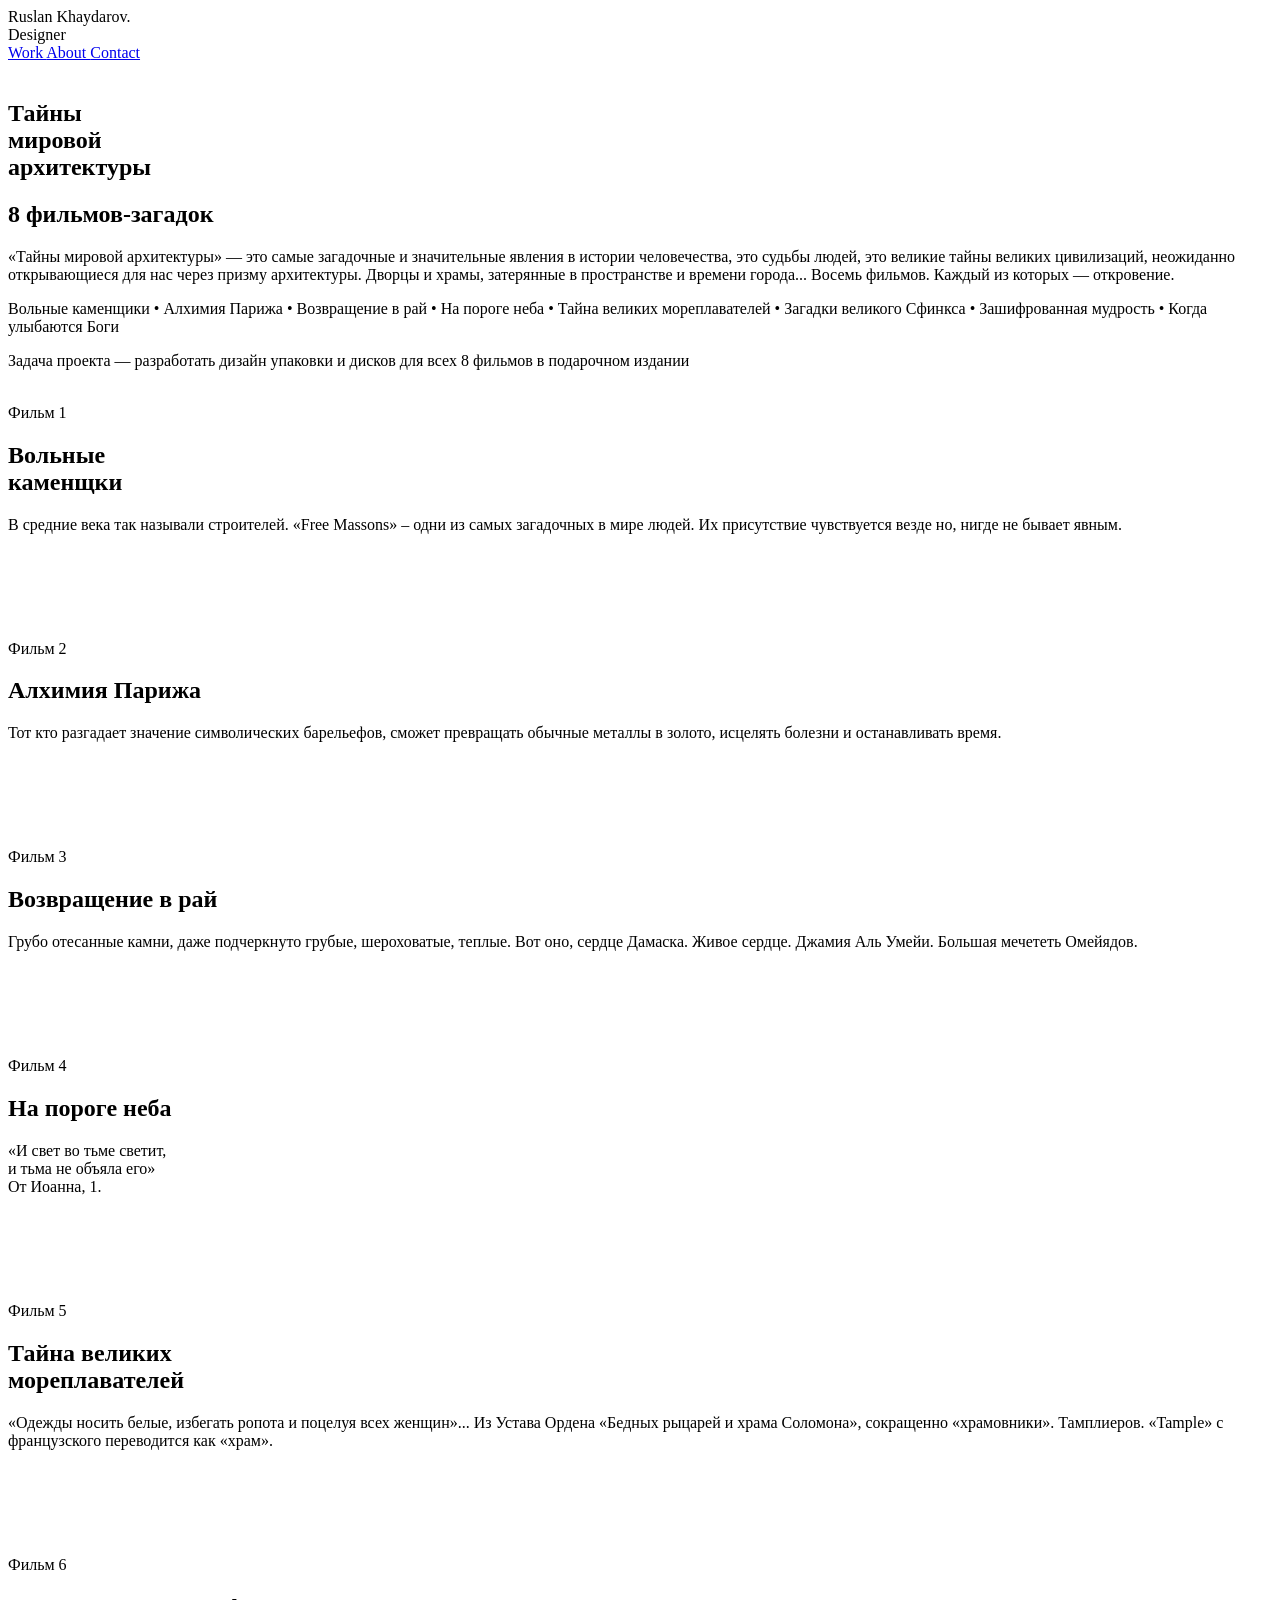
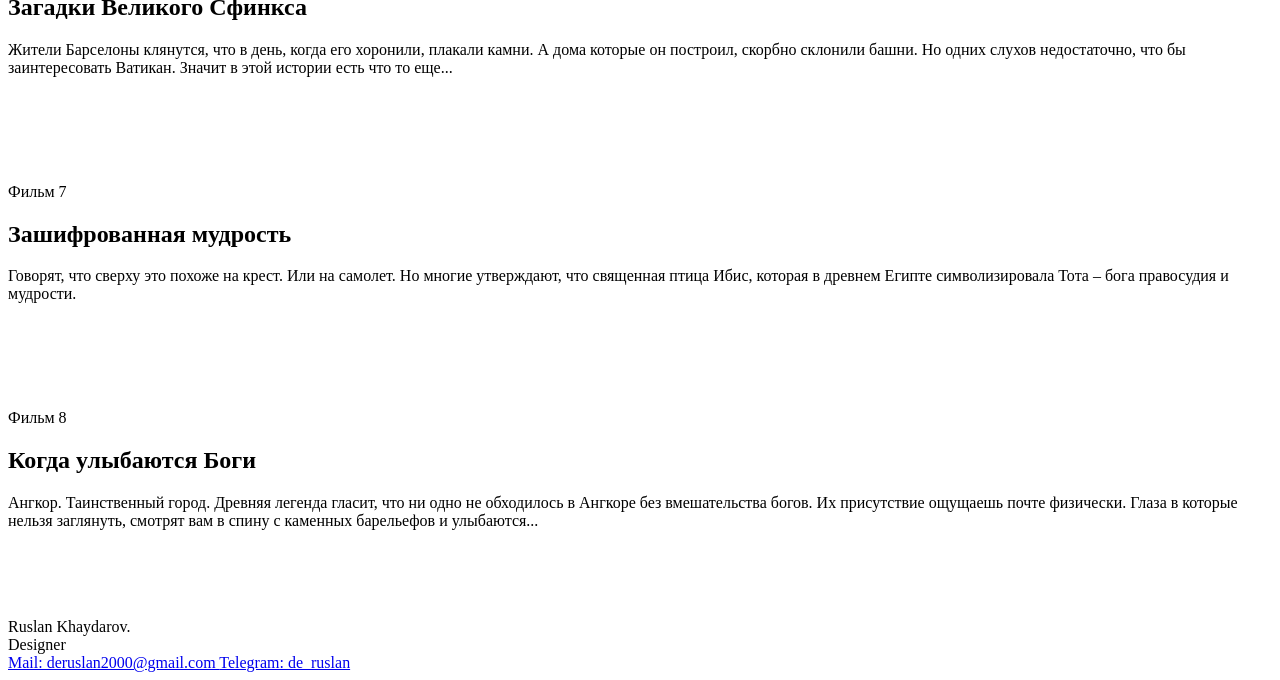
==== index.html @ 14824e4b "Add files via upload" ====
<!DOCTYPE html>
<html lang="ru">
<head>
    <meta charset="UTF-8">
    <meta http-equiv="X-UA-Compatible" content="IE=edge">
    <meta name="viewport" content="width=device-width, initial-scale=1.0">
    <link rel="stylesheet" href="./css/fonts.css">
    <link rel="stylesheet" href="./css/bootstrap-grid.css">
    <link rel="stylesheet" href="./css/bootstrap-reboot.min.css">
    <link rel="stylesheet" href="./css/style.css">
    <title>TMA</title>
</head>
<body>
    <header class="header container">
        <div class="row">
            <div class="header__logo col-3">
                <div class="logo">
                    <div class="logo__text">
                        Ruslan Khaydarov.
                    </div>
                    <div class="logo__text">
                        Designer
                    </div>
                </div>
            </div>
    
            <nav class="header__nav col-3 offset-6">
                <div class="nav row">
                    <a href="#" class="nav__item col">
                        Work
                    </a>
                    <a href="#" class="nav__item col">
                        About
                    </a>
                    <a href="#" class="nav__item col">
                        Contact
                    </a>
                </div>
            </nav>
        </div>
        

    </header>

    <div class="hero u-mb">
        <img 
            class="hero__img"
            srcset="./image/main_img.webp 1x, ./image/main_img_2x.webp 2x"
            src="./image/main_img.webp" 
            alt="" 
            loading="eager"
            fetchpriority="high">
    </div>

    <main class="main container">

        <section class="section-intro u-pb-2x row">
            <div class="section-intro__title col-6">
                <h1 class="section-intro__h1">
                    Тайны <br> мировой <br> архитектуры
                </h1>
            </div>
            <div class="section-intro__text col-6">
                <h2 class="section-intro__h2">
                    8 фильмов-загадок
                </h2>
                <p>
                    «Тайны мировой архитектуры» — это самые загадочные и значительные явления в истории человечества, это судьбы людей, это великие тайны великих цивилизаций, неожиданно открывающиеся для нас через призму архитектуры. Дворцы и храмы, затерянные в пространстве и времени города... Восемь фильмов. Каждый из которых — откровение.
                </p>

                <p>
                    Вольные каменщики • Алхимия Парижа • Возвращение в рай • На пороге неба • Тайна великих мореплавателей • Загадки великого Сфинкса • Зашифрованная мудрость • Когда улыбаются Боги
                </p>

                <p>
                    Задача проекта — разработать дизайн упаковки и дисков для всех 8 фильмов в подарочном издании
                </p>
            </div>
            
        </section>

        <section class="section-book u-pb">
            <div class="section-book__title-img u-mb">
                <img 
                    srcset="./image/section-big-img-1.webp 1x, ./image/section-big-img-1_2x.webp 2x"
                    src="./image/section-big-img-1.webp" 
                    alt="" 
                    loading="lazy">
            </div>
            <div class="section-book__content u-mb row">
                <div class="section-book__text col-3">
                    <span class="section-book__label">Фильм 1</span>
                    <h2 class="section-book__title">Вольные <br> каменщки</h2>
                    <p>
                        В средние века так называли строителей. «Free Massons» – одни из самых загадочных в мире людей. Их присутствие чувствуется везде но, нигде не бывает явным.
                    </p>
                </div>
                <div class="section-book__img col-6 offset-3">
                    <img 
                        srcset="./image/book-img-1.webp 1x, ./image/book-img-1_2x.webp 2x"
                        src="./image/book-img-1.webp.webp" 
                        alt="" 
                        loading="lazy">
                </div>
                
            </div>
            <div class="section-book__gallery u-mb row">
                <div class="section-book__slide col-4">
                    <img 
                        srcset="./image/book-slide-1_1.webp 1x, ./image/book-slide-1_1_2x.webp 2x"
                        src="./image/book-slide-1_1.webp" 
                        alt="" 
                        loading="lazy">
                </div>
                <div class="section-book__slide col-4">
                    <img 
                        srcset="./image/book-slide-1_2.webp 1x, ./image/book-slide-1_2_2x.webp 2x"
                        src="./image/book-slide-1_2.webp" 
                        alt="" 
                        loading="lazy">
                </div>
                <div class="section-book__slide col-4">
                    <img 
                        srcset="./image/book-slide-1_3.webp 1x, ./image/book-slide-1_3_2x.webp 2x"
                        src="./image/book-slide-1_3.webp" 
                        alt="" 
                        loading="lazy">
                </div>
            </div>
        </section>

        <section class="section-book u-pb">
            <div class="section-book__title-img u-mb">
                <img 
                    srcset="./image/section-big-img-2.webp 1x, ./image/section-big-img-2_2x.webp 2x"
                    src="./image/section-big-img-2.webp" 
                    alt="" 
                    loading="lazy">
            </div>
            <div class="section-book__content u-mb row">
                <div class="section-book__text col-3">
                    <span class="section-book__label">Фильм 2</span>
                    <h2 class="section-book__title">Алхимия Парижа</h2>
                    <p>
                        Тот кто разгадает значение символических барельефов, сможет превращать обычные металлы в золото, исцелять болезни и останавливать время.
                    </p>
                </div>
                <div class="section-book__img col-6 offset-3">
                    <img 
                        srcset="./image/book-img-2.webp 1x, ./image/book-img-2_2x.webp 2x"
                        src="./image/book-img-2.webp.webp" 
                        alt="" 
                        loading="lazy">
                </div>
                
            </div>
            <div class="section-book__gallery u-mb row">
                <div class="section-book__slide col-4">
                    <img 
                        srcset="./image/book-slide-2_1.webp 1x, ./image/book-slide-2_1_2x.webp 2x"
                        src="./image/book-slide-2_1.webp" 
                        alt="" 
                        loading="lazy">
                </div>
                <div class="section-book__slide col-4">
                    <img 
                        srcset="./image/book-slide-2_2.webp 1x, ./image/book-slide-2_2_2x.webp 2x"
                        src="./image/book-slide-2_2.webp" 
                        alt="" 
                        loading="lazy">
                </div>
                <div class="section-book__slide col-4">
                    <img 
                        srcset="./image/book-slide-2_3.webp 1x, ./image/book-slide-2_3_2x.webp 2x"
                        src="./image/book-slide-2_3.webp" 
                        alt="" 
                        loading="lazy">
                </div>
            </div>
        </section>

        <section class="section-book u-pb">
            <div class="section-book__title-img u-mb">
                <img 
                    srcset="./image/section-big-img-3.webp 1x, ./image/section-big-img-3_2x.webp 2x"
                    src="./image/section-big-img-3.webp" 
                    alt="" 
                    loading="lazy">
            </div>
            <div class="section-book__content u-mb row">
                <div class="section-book__text col-3">
                    <span class="section-book__label">Фильм 3</span>
                    <h2 class="section-book__title">Возвращение в рай</h2>
                    <p>
                        Грубо отесанные камни, даже подчеркнуто грубые, шероховатые, теплые. Вот оно, сердце Дамаска. Живое сердце. Джамия Аль Умейи. Большая мечететь Омейядов. 
                    </p>
                </div>
                <div class="section-book__img col-6 offset-3">
                    <img 
                        srcset="./image/book-img-3.webp 1x, ./image/book-img-3_2x.webp 2x"
                        src="./image/book-img-3.webp.webp" 
                        alt="" 
                        loading="lazy">
                </div>
                
            </div>
            <div class="section-book__gallery u-mb row">
                <div class="section-book__slide col-4">
                    <img 
                        srcset="./image/book-slide-3_1.webp 1x, ./image/book-slide-3_1_2x.webp 2x"
                        src="./image/book-slide-3_1.webp" 
                        alt="" 
                        loading="lazy">
                </div>
                <div class="section-book__slide col-4">
                    <img 
                        srcset="./image/book-slide-3_2.webp 1x, ./image/book-slide-3_2_2x.webp 2x"
                        src="./image/book-slide-3_2.webp" 
                        alt="" 
                        loading="lazy">
                </div>
                <div class="section-book__slide col-4">
                    <img 
                        srcset="./image/book-slide-3_3.webp 1x, ./image/book-slide-3_3_2x.webp 2x"
                        src="./image/book-slide-3_3.webp" 
                        alt="" 
                        loading="lazy">
                </div>
            </div>
        </section>

        <section class="section-book u-pb">
            <div class="section-book__title-img u-mb">
                <img 
                    srcset="./image/section-big-img-4.webp 1x, ./image/section-big-img-4_2x.webp 2x"
                    src="./image/section-big-img-4.webp" 
                    alt="" 
                    loading="lazy">
            </div>
            <div class="section-book__content u-mb row">
                <div class="section-book__text col-3">
                    <span class="section-book__label">Фильм 4</span>
                    <h2 class="section-book__title">На пороге неба</h2>
                    <p>
                        «И свет во тьме светит, <br> и тьма не объяла его» <br> От Иоанна, 1.
                    </p>
                </div>
                <div class="section-book__img col-6 offset-3">
                    <img 
                        srcset="./image/book-img-4.webp 1x, ./image/book-img-4_2x.webp 2x"
                        src="./image/book-img-4.webp.webp" 
                        alt="" 
                        loading="lazy">
                </div>
                
            </div>
            <div class="section-book__gallery u-mb row">
                <div class="section-book__slide col-4">
                    <img 
                        srcset="./image/book-slide-4_1.webp 1x, ./image/book-slide-4_1_2x.webp 2x"
                        src="./image/book-slide-4_1.webp" 
                        alt="" 
                        loading="lazy">
                </div>
                <div class="section-book__slide col-4">
                    <img 
                        srcset="./image/book-slide-4_2.webp 1x, ./image/book-slide-4_2_2x.webp 2x"
                        src="./image/book-slide-4_2.webp" 
                        alt="" 
                        loading="lazy">
                </div>
                <div class="section-book__slide col-4">
                    <img 
                        srcset="./image/book-slide-4_3.webp 1x, ./image/book-slide-4_3_2x.webp 2x"
                        src="./image/book-slide-4_3.webp" 
                        alt="" 
                        loading="lazy">
                </div>
            </div>
        </section>

        <section class="section-book u-pb">
            <div class="section-book__title-img u-mb">
                <img 
                    srcset="./image/section-big-img-5.webp 1x, ./image/section-big-img-5_2x.webp 2x"
                    src="./image/section-big-img-5.webp" 
                    alt="" 
                    loading="lazy">
            </div>
            <div class="section-book__content u-mb row">
                <div class="section-book__text col-3">
                    <span class="section-book__label">Фильм 5</span>
                    <h2 class="section-book__title">Тайна великих <br> мореплавателей</h2>
                    <p>
                        «Одежды носить белые, избегать ропота и поцелуя всех женщин»... Из Устава Ордена «Бедных рыцарей и храма Соломона», сокращенно «храмовники». Тамплиеров. «Tample» с французского переводится как «храм».
                    </p>
                </div>
                <div class="section-book__img col-6 offset-3">
                    <img 
                        srcset="./image/book-img-5.webp 1x, ./image/book-img-5_2x.webp 2x"
                        src="./image/book-img-5.webp.webp" 
                        alt="" 
                        loading="lazy">
                </div>
                
            </div>
            <div class="section-book__gallery u-mb row">
                <div class="section-book__slide col-4">
                    <img 
                        srcset="./image/book-slide-5_1.webp 1x, ./image/book-slide-5_1_2x.webp 2x"
                        src="./image/book-slide-5_1.webp" 
                        alt="" 
                        loading="lazy">
                </div>
                <div class="section-book__slide col-4">
                    <img 
                        srcset="./image/book-slide-5_2.webp 1x, ./image/book-slide-5_2_2x.webp 2x"
                        src="./image/book-slide-5_2.webp" 
                        alt="" 
                        loading="lazy">
                </div>
                <div class="section-book__slide col-4">
                    <img 
                        srcset="./image/book-slide-5_3.webp 1x, ./image/book-slide-5_3_2x.webp 2x"
                        src="./image/book-slide-5_3.webp" 
                        alt="" 
                        loading="lazy">
                </div>
            </div>
        </section>

        <section class="section-book u-pb">
            <div class="section-book__title-img u-mb">
                <img 
                    srcset="./image/section-big-img-6.webp 1x, ./image/section-big-img-6_2x.webp 2x"
                    src="./image/section-big-img-6.webp" 
                    alt="" 
                    loading="lazy">
            </div>
            <div class="section-book__content u-mb row">
                <div class="section-book__text col-3">
                    <span class="section-book__label">Фильм 6</span>
                    <h2 class="section-book__title">Загадки Великого Сфинкса</h2>
                    <p>
                        Жители Барселоны клянутся, что в день, когда его хоронили, плакали камни. А дома которые он построил, скорбно склонили башни. Но одних слухов недостаточно, что бы заинтересовать Ватикан. Значит в этой истории есть что то еще...
                    </p>
                </div>
                <div class="section-book__img col-6 offset-3">
                    <img 
                        srcset="./image/book-img-6.webp 1x, ./image/book-img-6_2x.webp 2x"
                        src="./image/book-img-6.webp.webp" 
                        alt="" 
                        loading="lazy">
                </div>
                
            </div>
            <div class="section-book__gallery u-mb row">
                <div class="section-book__slide col-4">
                    <img 
                        srcset="./image/book-slide-6_1.webp 1x, ./image/book-slide-6_1_2x.webp 2x"
                        src="./image/book-slide-6_1.webp" 
                        alt="" 
                        loading="lazy">
                </div>
                <div class="section-book__slide col-4">
                    <img 
                        srcset="./image/book-slide-6_2.webp 1x, ./image/book-slide-6_2_2x.webp 2x"
                        src="./image/book-slide-6_2.webp" 
                        alt="" 
                        loading="lazy">
                </div>
                <div class="section-book__slide col-4">
                    <img 
                        srcset="./image/book-slide-6_3.webp 1x, ./image/book-slide-6_3_2x.webp 2x"
                        src="./image/book-slide-6_3.webp" 
                        alt="" 
                        loading="lazy">
                </div>
            </div>
        </section>

        <section class="section-book u-pb">
            <div class="section-book__title-img u-mb">
                <img 
                    srcset="./image/section-big-img-7.webp 1x, ./image/section-big-img-7_2x.webp 2x"
                    src="./image/section-big-img-7.webp" 
                    alt="" 
                    loading="lazy">
            </div>
            <div class="section-book__content u-mb row">
                <div class="section-book__text col-3">
                    <span class="section-book__label">Фильм 7</span>
                    <h2 class="section-book__title">Зашифрованная мудрость</h2>
                    <p>
                        Говорят, что сверху это похоже на крест. Или на самолет. Но многие утверждают, что священная птица Ибис, которая в древнем Египте символизировала Тота – бога правосудия и мудрости.
                    </p>
                </div>
                <div class="section-book__img col-6 offset-3">
                    <img 
                        srcset="./image/book-img-7.webp 1x, ./image/book-img-7_2x.webp 2x"
                        src="./image/book-img-7.webp.webp" 
                        alt="" 
                        loading="lazy">
                </div>
                
            </div>
            <div class="section-book__gallery u-mb row">
                <div class="section-book__slide col-4">
                    <img 
                        srcset="./image/book-slide-7_1.webp 1x, ./image/book-slide-7_1_2x.webp 2x"
                        src="./image/book-slide-7_1.webp" 
                        alt="" 
                        loading="lazy">
                </div>
                <div class="section-book__slide col-4">
                    <img 
                        srcset="./image/book-slide-7_2.webp 1x, ./image/book-slide-7_2_2x.webp 2x"
                        src="./image/book-slide-7_2.webp" 
                        alt="" 
                        loading="lazy">
                </div>
                <div class="section-book__slide col-4">
                    <img 
                        srcset="./image/book-slide-7_3.webp 1x, ./image/book-slide-7_3_2x.webp 2x"
                        src="./image/book-slide-7_3.webp" 
                        alt="" 
                        loading="lazy">
                </div>
            </div>
        </section>

        <section class="section-book u-pb">
            <div class="section-book__title-img u-mb">
                <img 
                    srcset="./image/section-big-img-8.webp 1x, ./image/section-big-img-8_2x.webp 2x"
                    src="./image/section-big-img-8.webp" 
                    alt="" 
                    loading="lazy">
            </div>
            <div class="section-book__content u-mb row">
                <div class="section-book__text col-3">
                    <span class="section-book__label">Фильм 8</span>
                    <h2 class="section-book__title">Когда улыбаются Боги</h2>
                    <p>
                        Ангкор. Таинственный город. Древняя легенда гласит, что ни одно не обходилось в Ангкоре без вмешательства богов. Их присутствие ощущаешь почте физически. Глаза в которые нельзя заглянуть, смотрят вам в спину с каменных барельефов и улыбаются...
                    </p>
                </div>
                <div class="section-book__img col-6 offset-3">
                    <img 
                        srcset="./image/book-img-8.webp 1x, ./image/book-img-8_2x.webp 2x"
                        src="./image/book-img-8.webp.webp" 
                        alt="" 
                        loading="lazy">
                </div>
                
            </div>
            <div class="section-book__gallery u-mb row">
                <div class="section-book__slide col-4">
                    <img 
                        srcset="./image/book-slide-8_1.webp 1x, ./image/book-slide-8_1_2x.webp 2x"
                        src="./image/book-slide-8_1.webp" 
                        alt="" 
                        loading="lazy">
                </div>
                <div class="section-book__slide col-4">
                    <img 
                        srcset="./image/book-slide-8_2.webp 1x, ./image/book-slide-8_2_2x.webp 2x"
                        src="./image/book-slide-8_2.webp" 
                        alt="" 
                        loading="lazy">
                </div>
                <div class="section-book__slide col-4">
                    <img 
                        srcset="./image/book-slide-8_3.webp 1x, ./image/book-slide-8_3_2x.webp 2x"
                        src="./image/book-slide-8_3.webp" 
                        alt="" 
                        loading="lazy">
                </div>
            </div>
        </section>

    </main>

    <footer class="footer">
        <div class="container">
            <div class="row">
                <div class="footer__logo col-3">
                    <div class="logo">
                        <div class="logo__text">
                            Ruslan Khaydarov.
                        </div>
                        <div class="logo__text">
                            Designer
                        </div>
                    </div>
                </div>
                <div class="footer__contacts col-3">
                    <a href="#" class="footer__link">
                        Mail: deruslan2000@gmail.com
                    </a>
                    <a href="#" class="footer__link">
                        Telegram: de_ruslan
                    </a>
                </div>
            </div>
        </div>
    </footer>
</body>
</html>
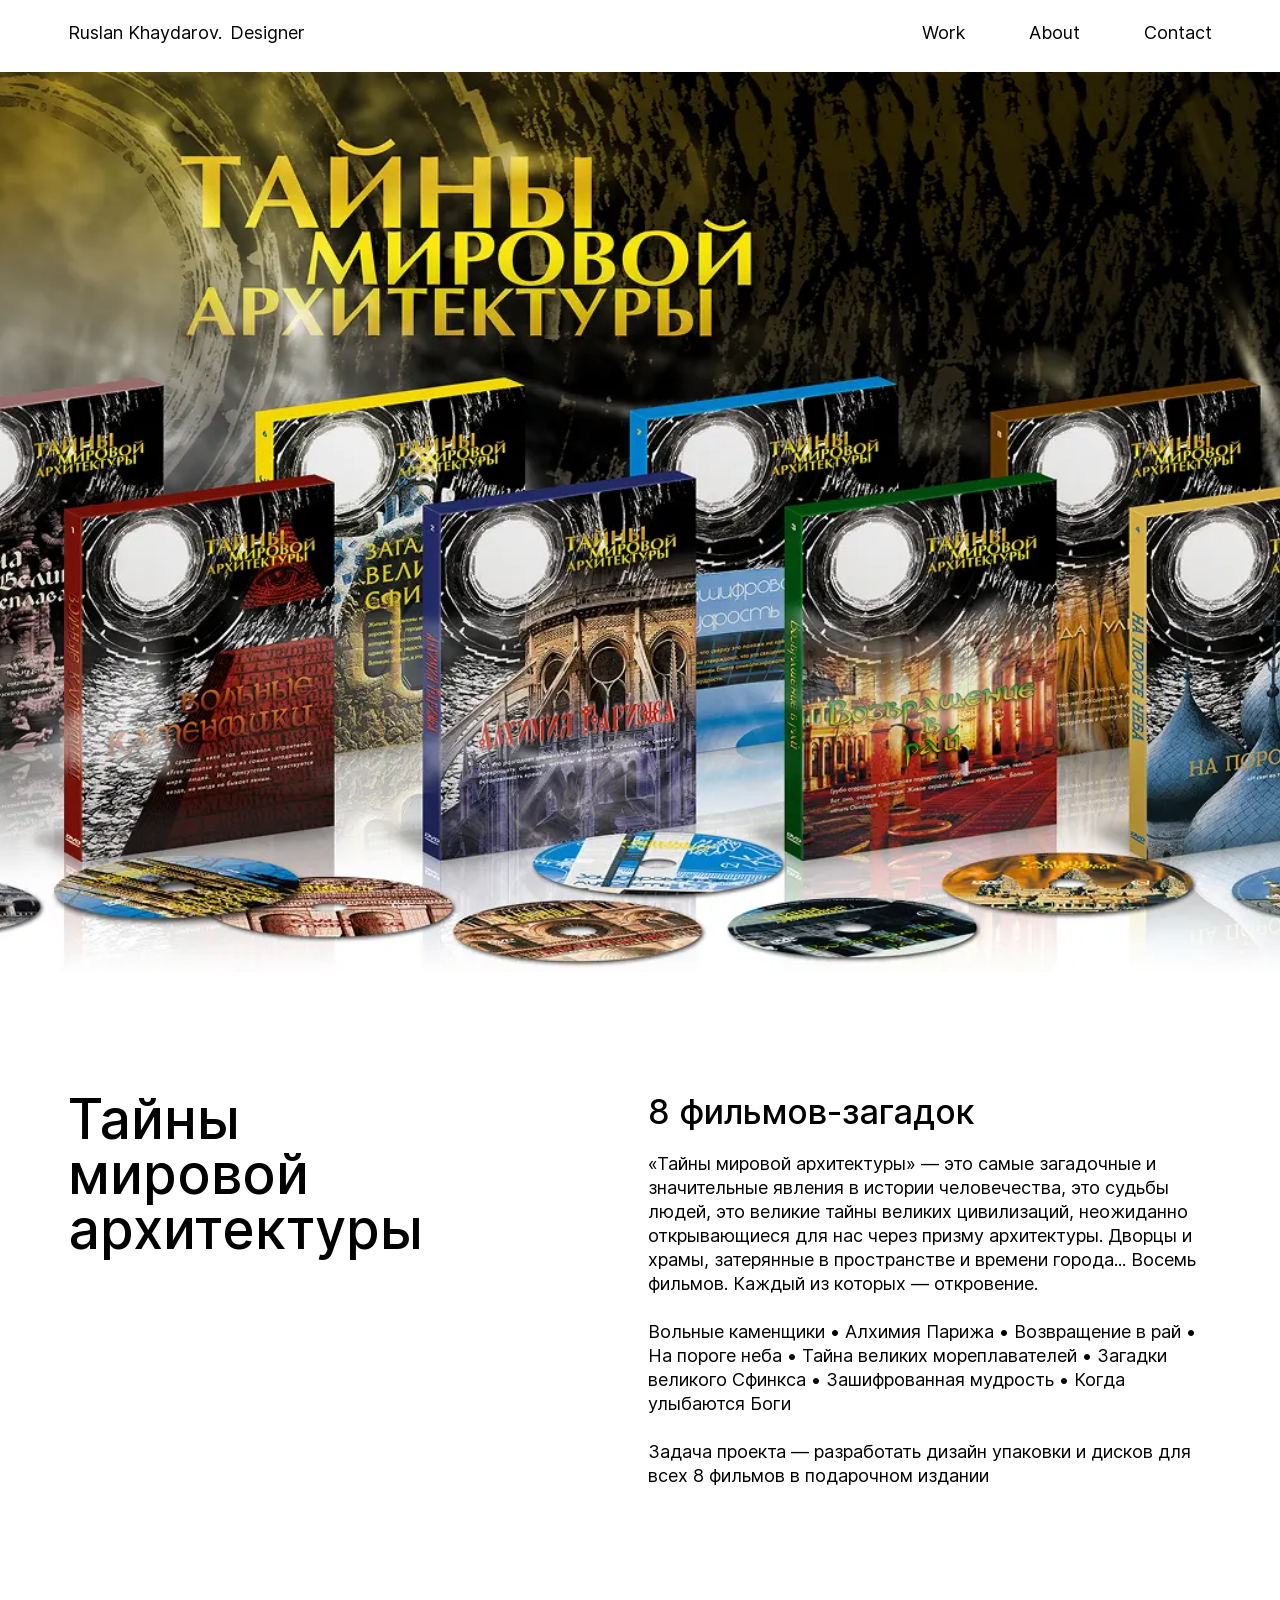
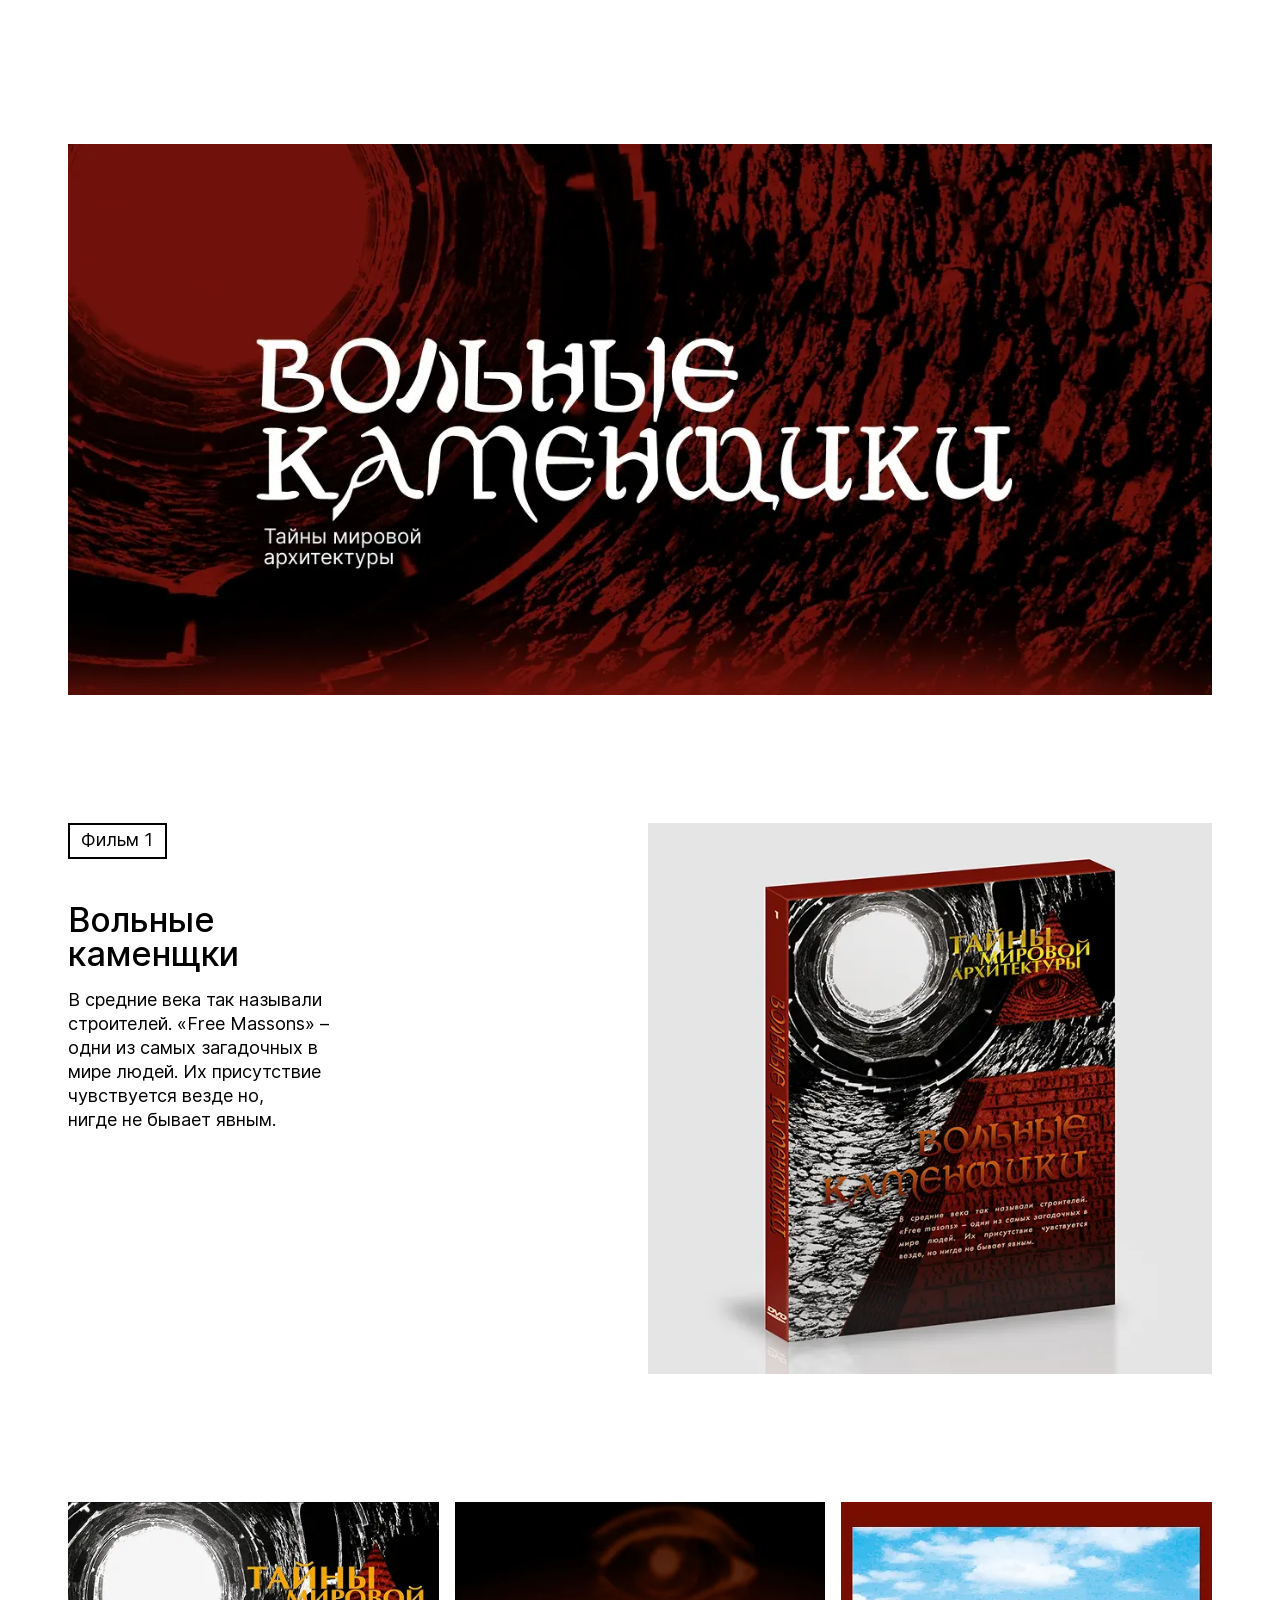
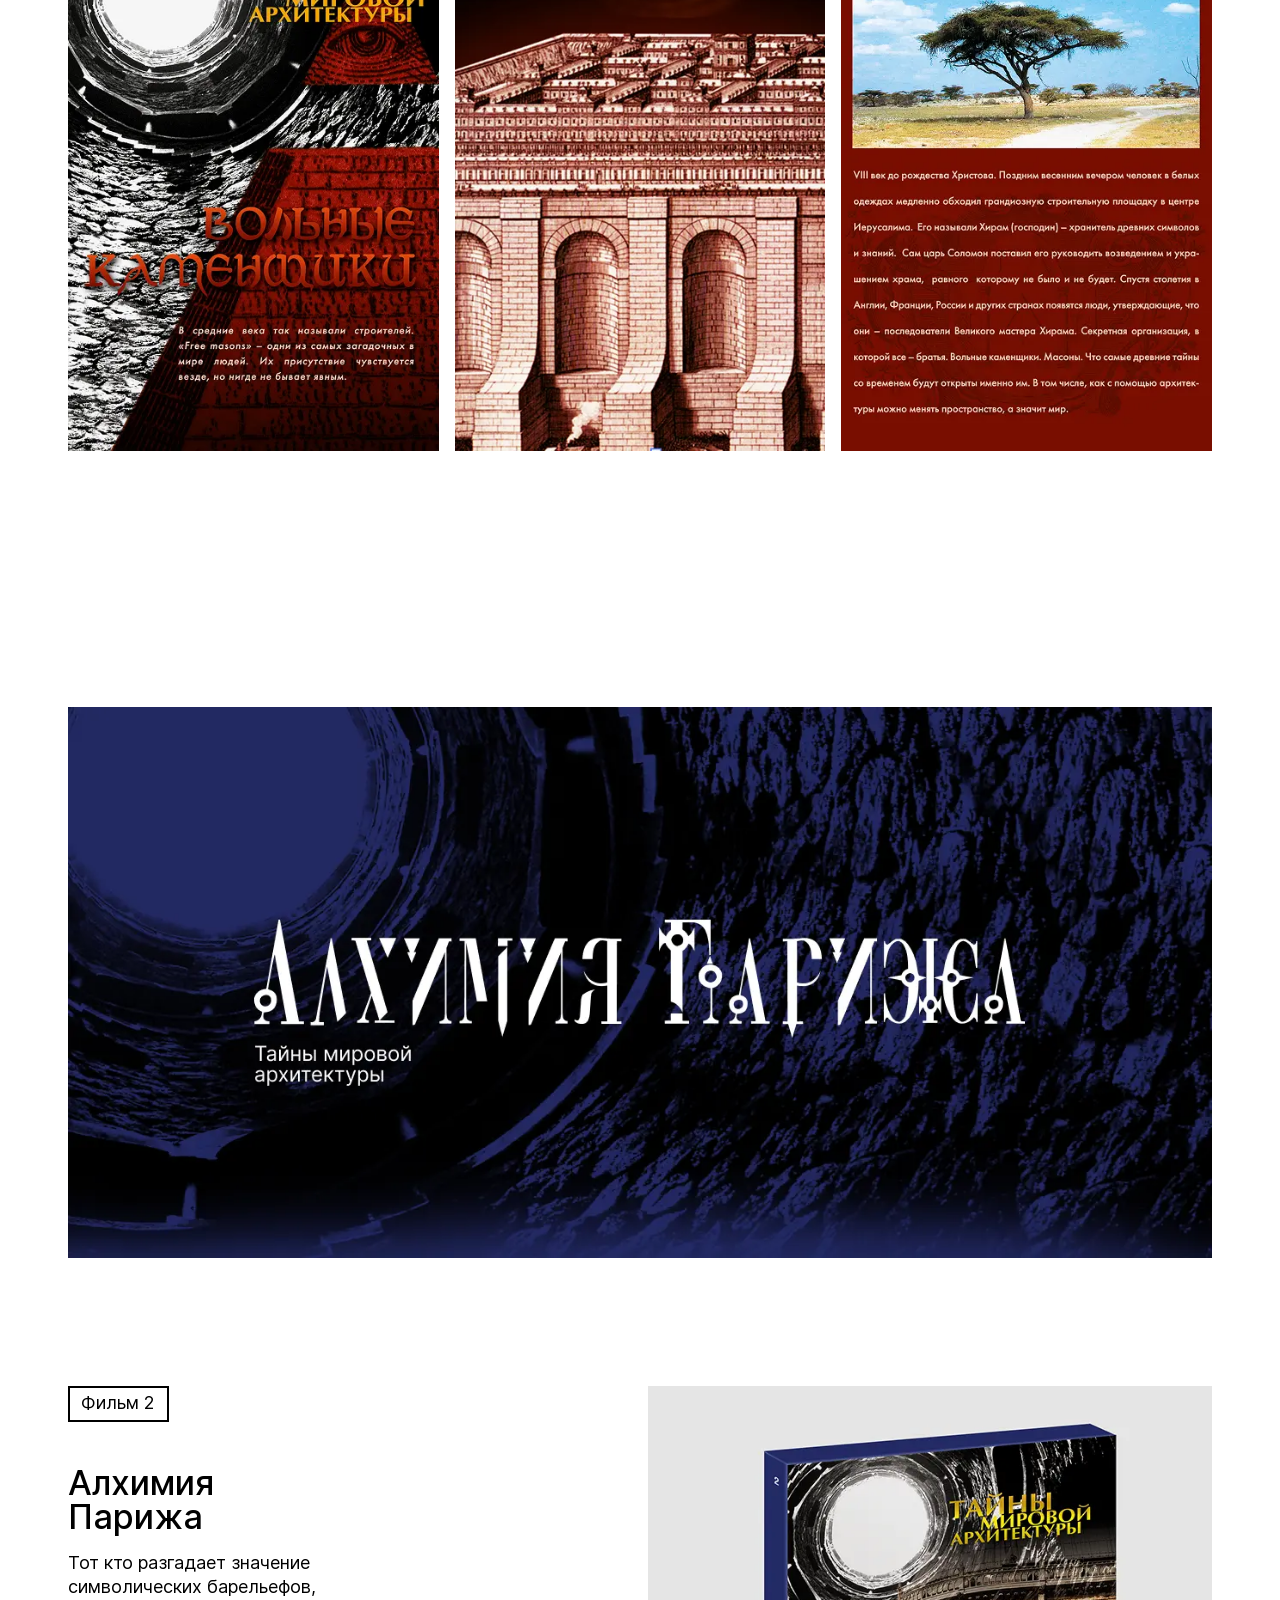
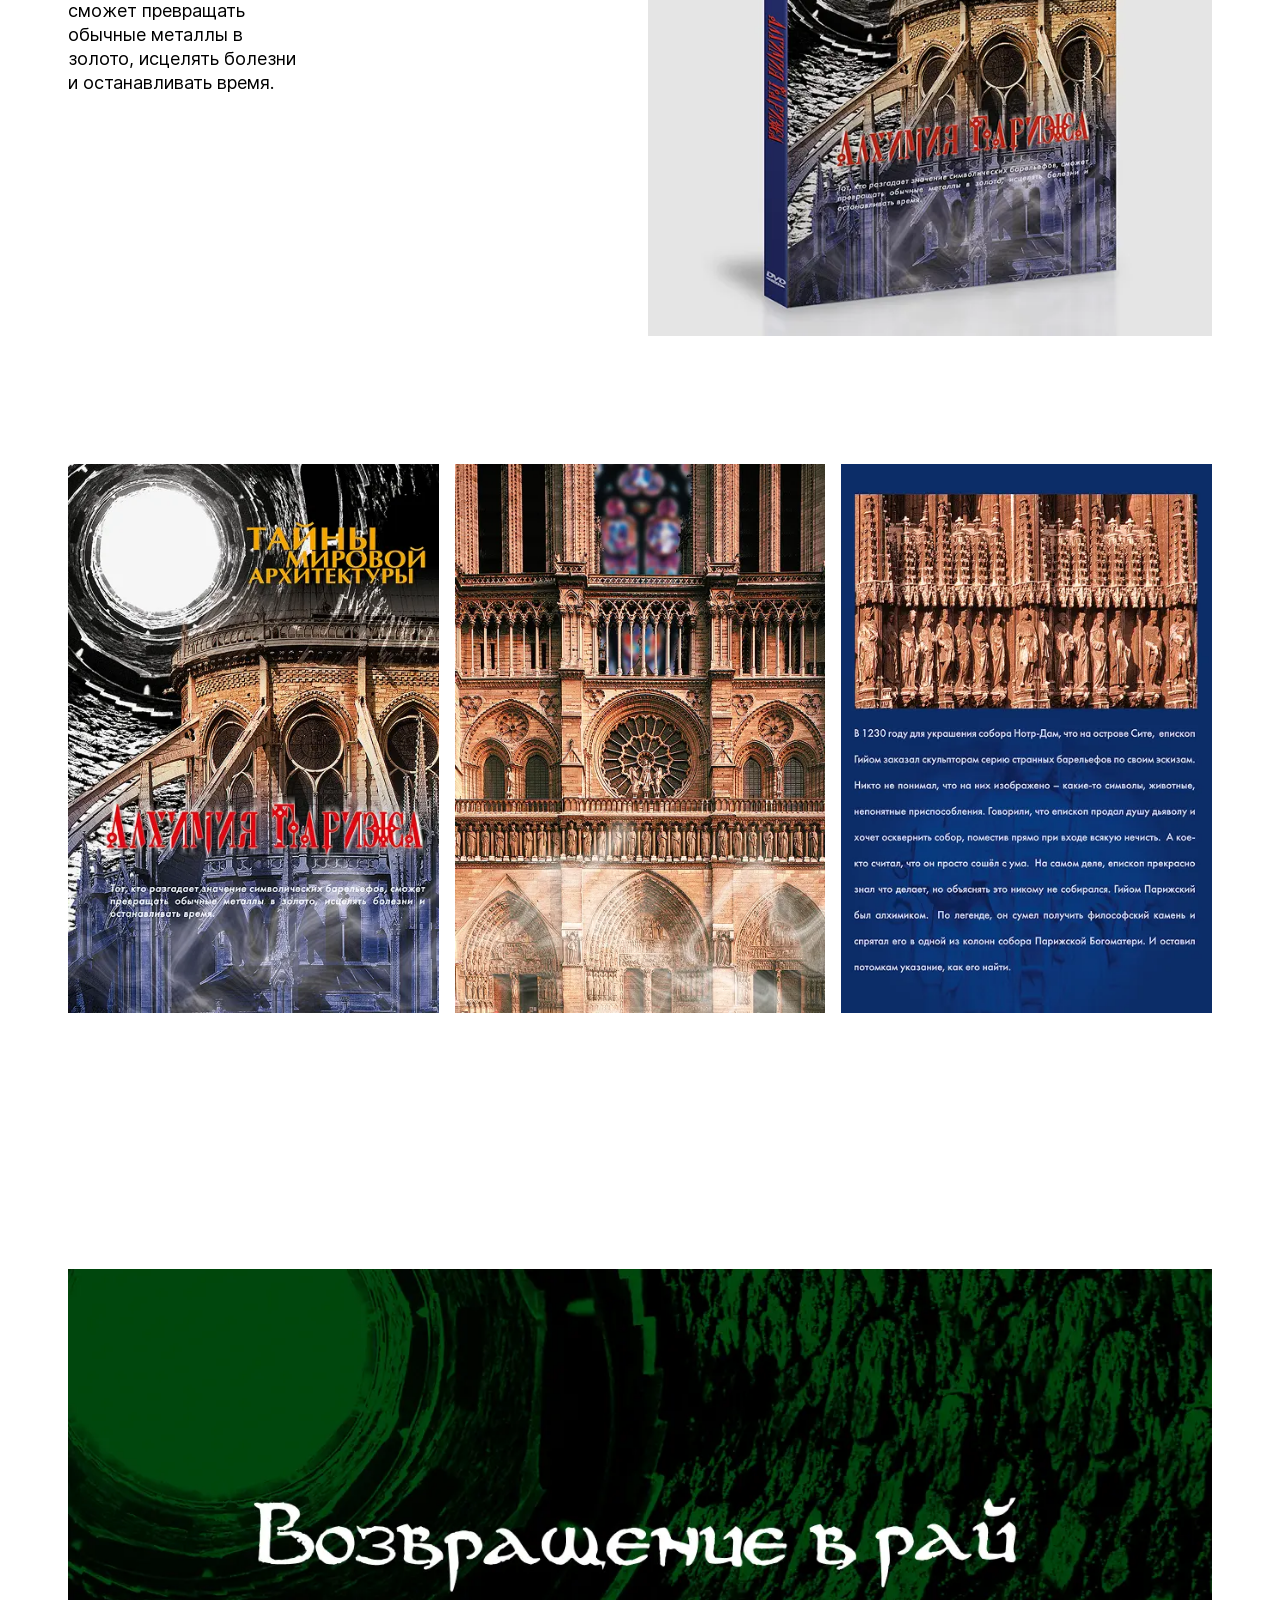
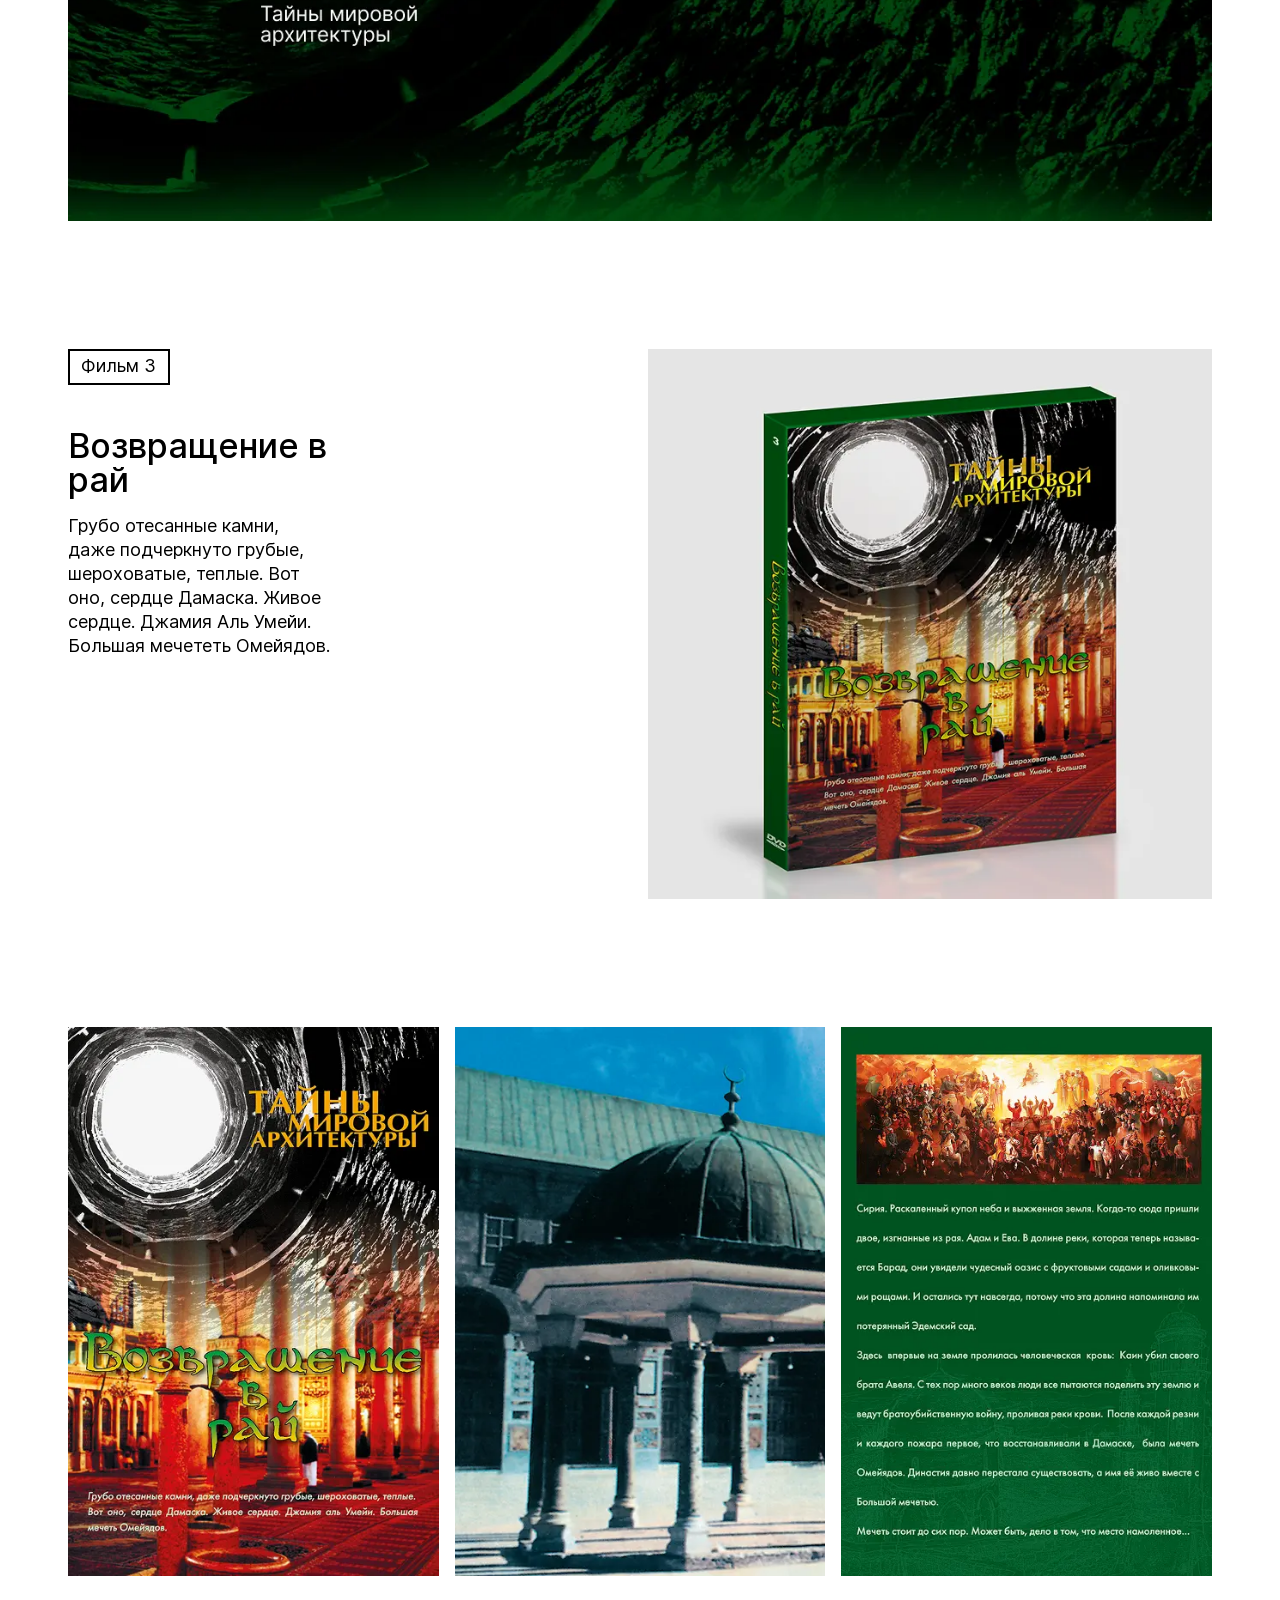
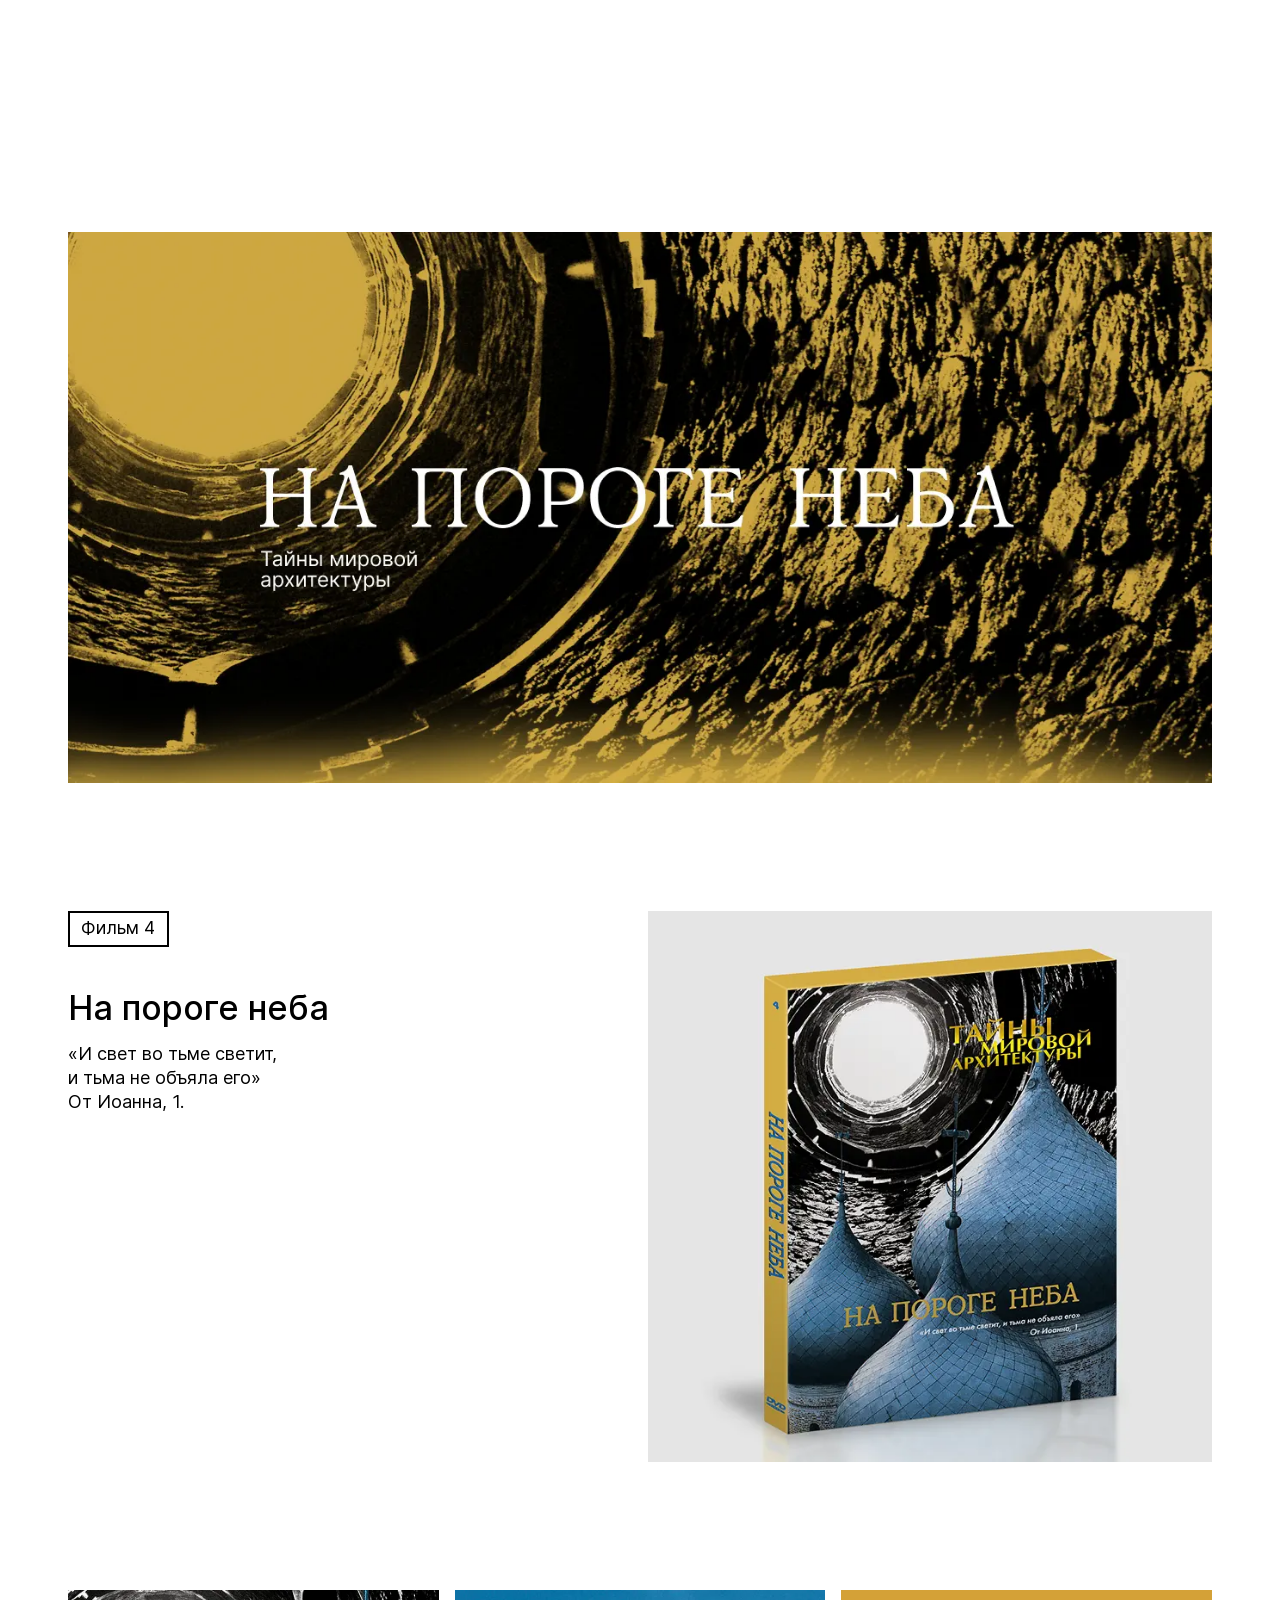
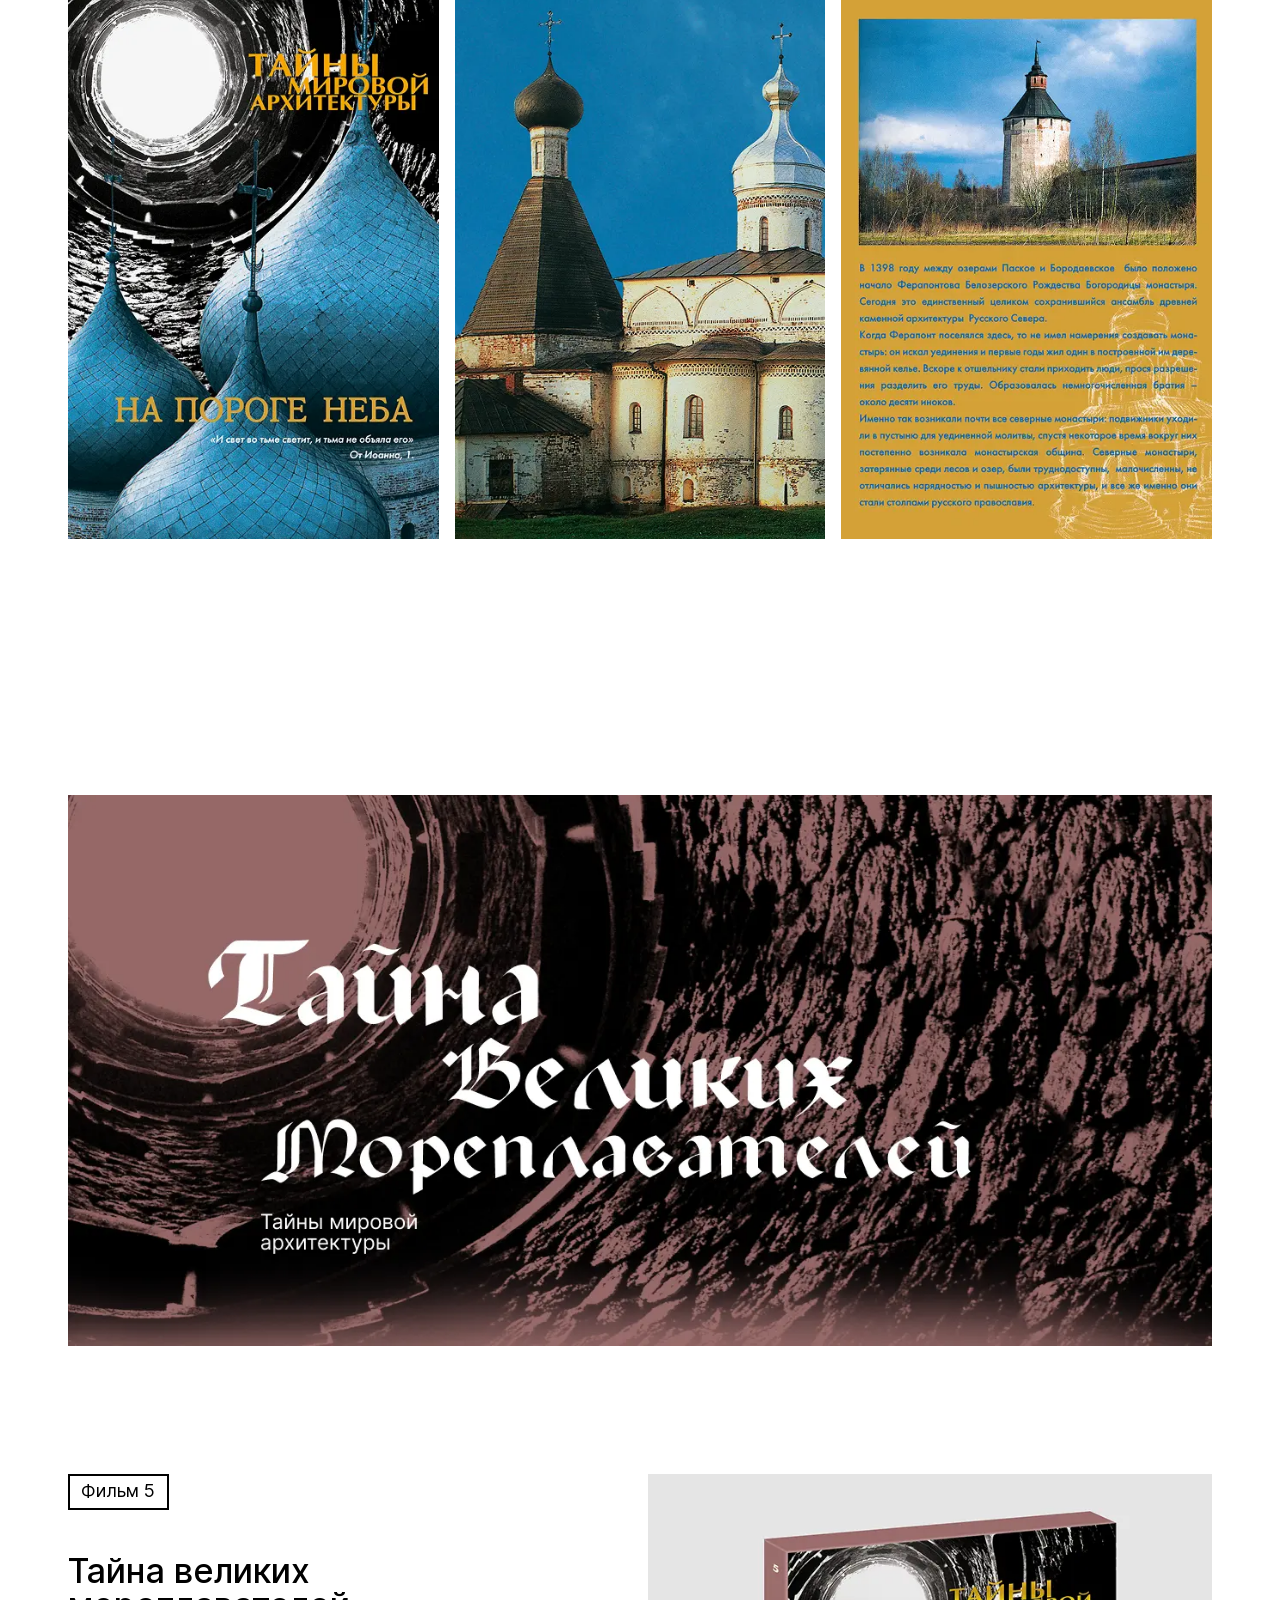
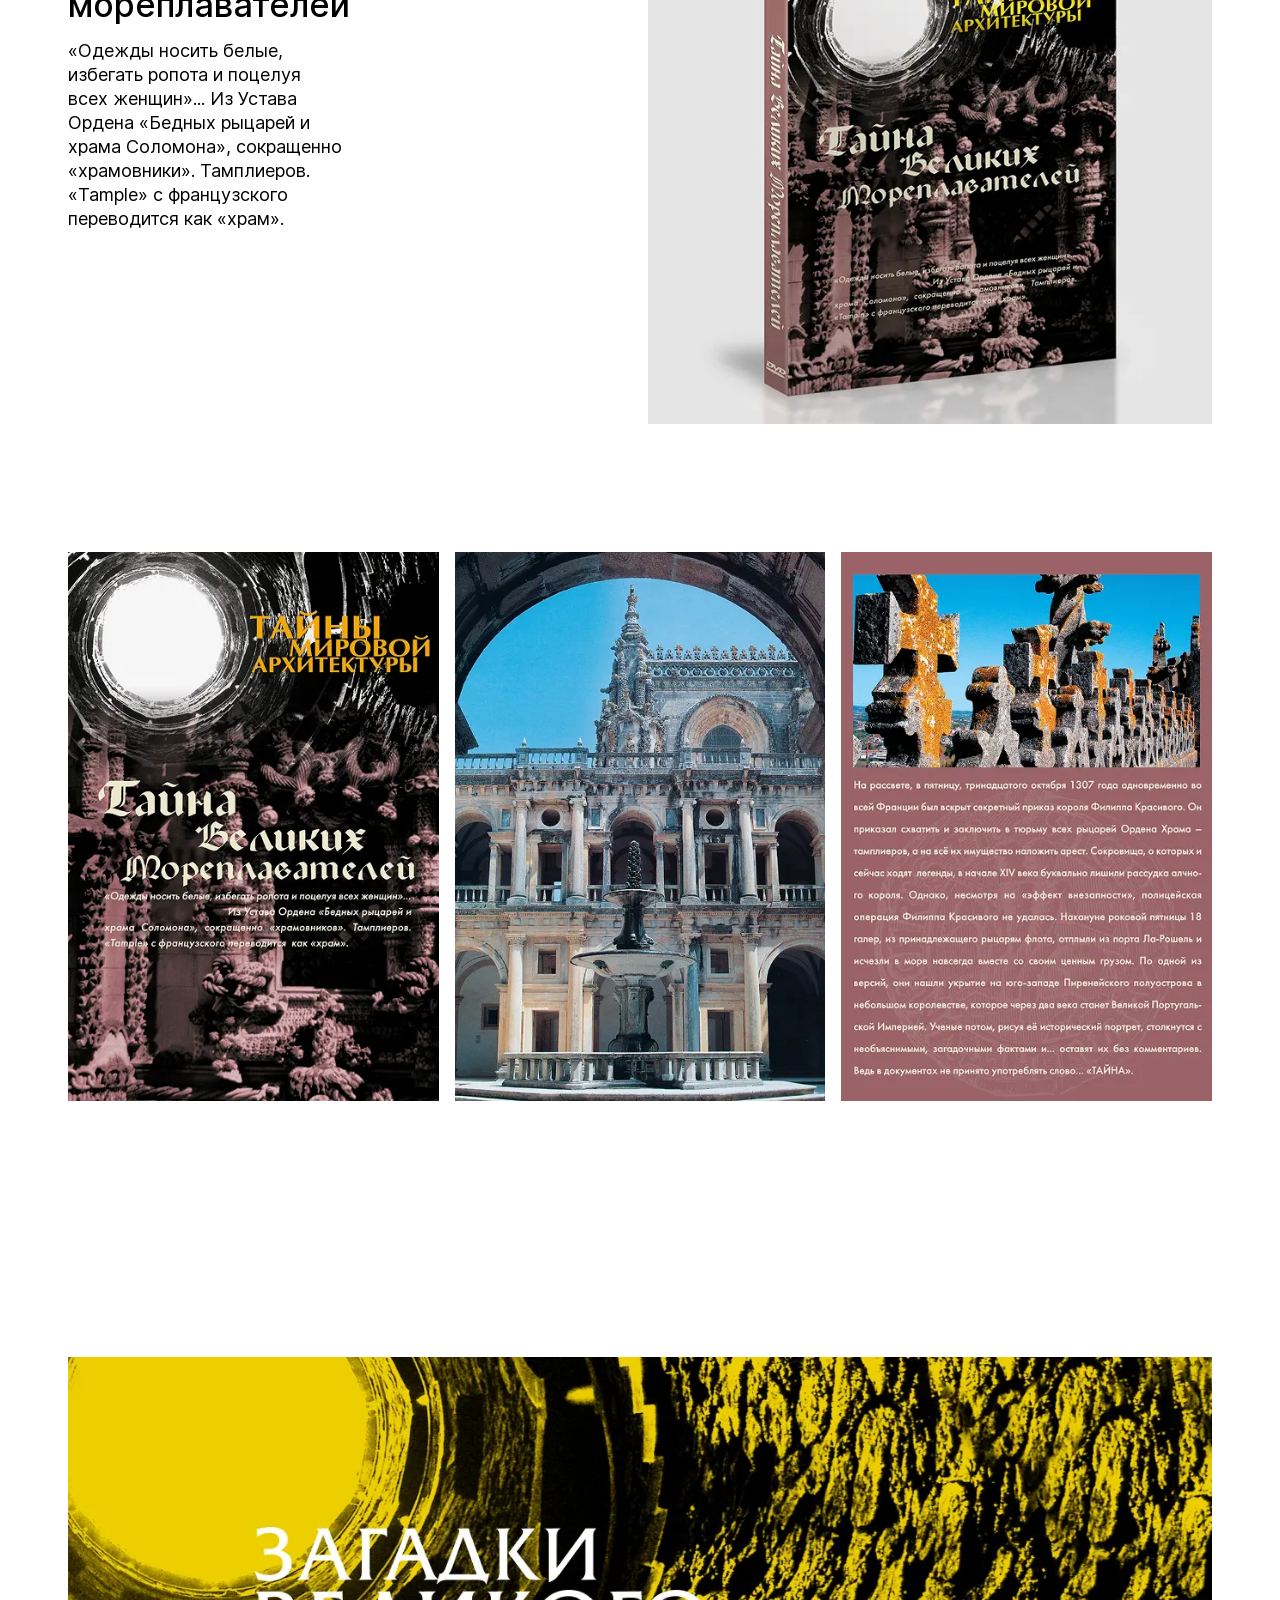
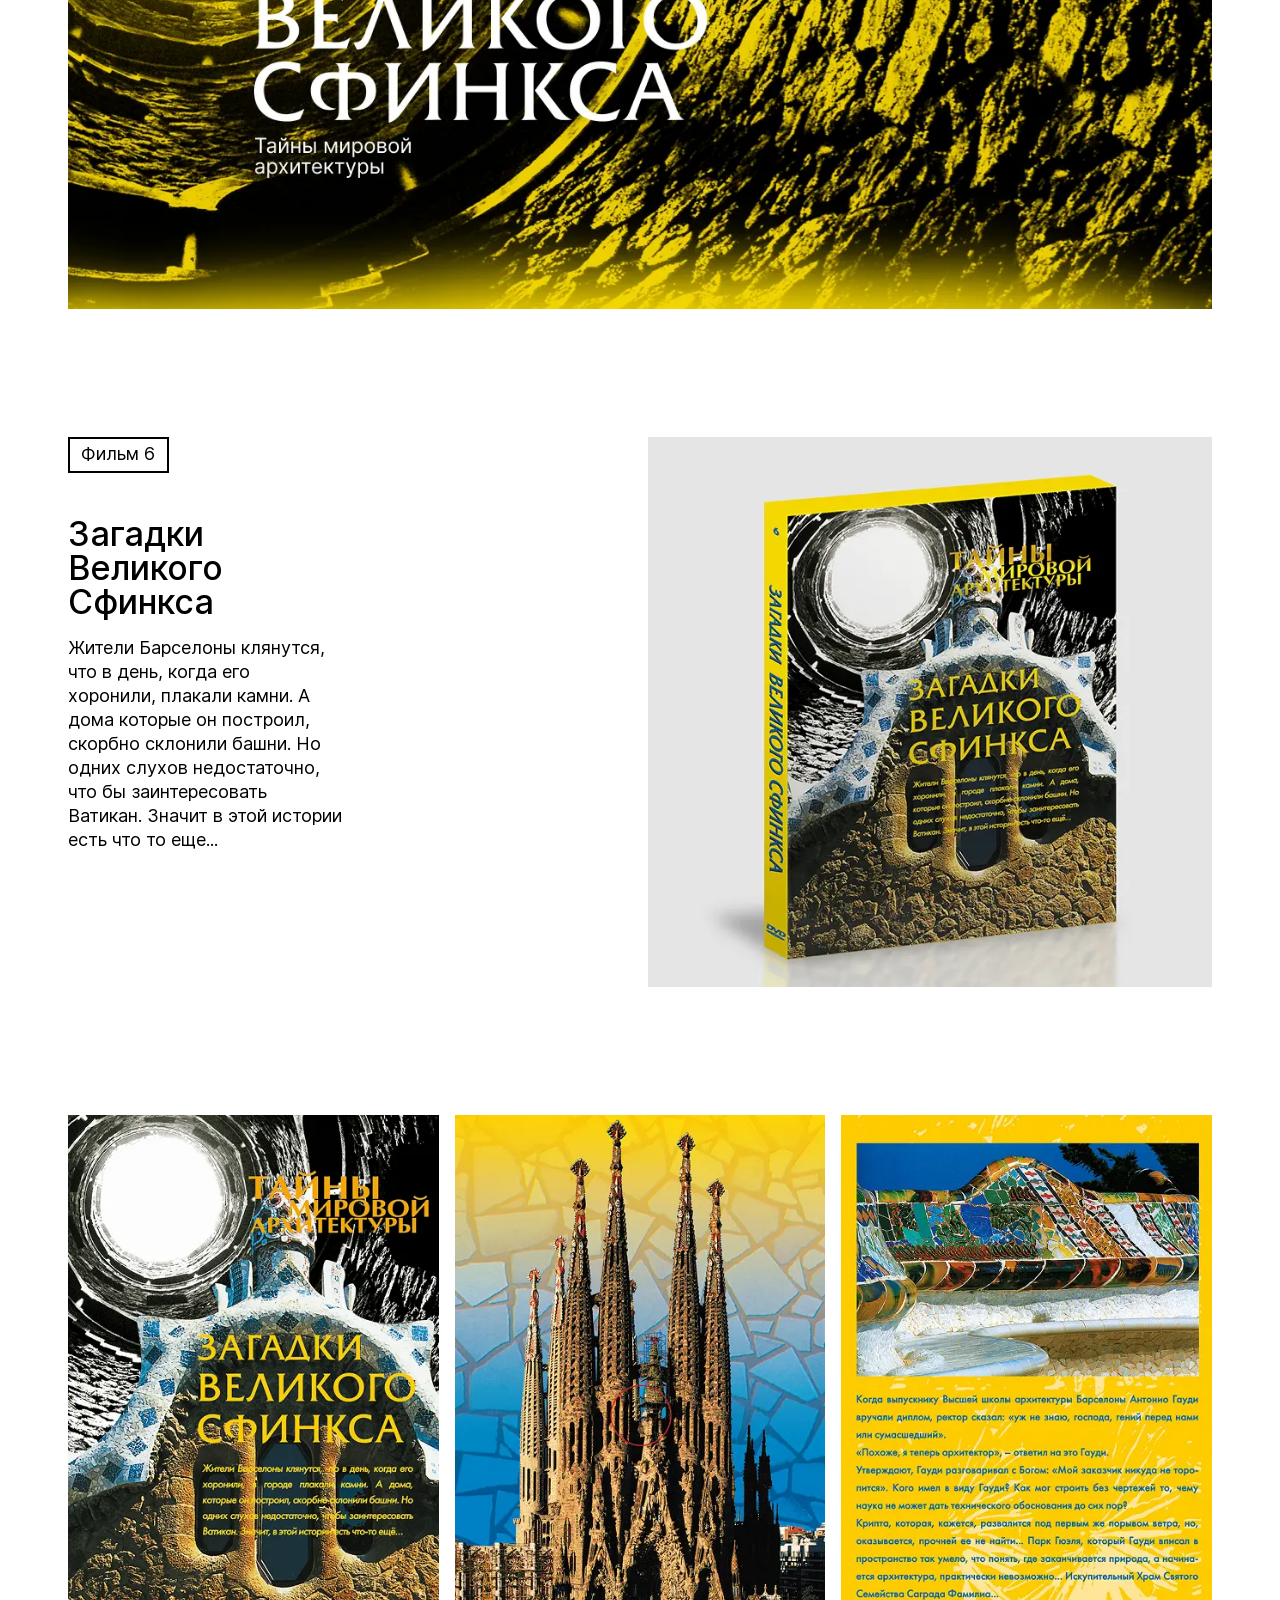
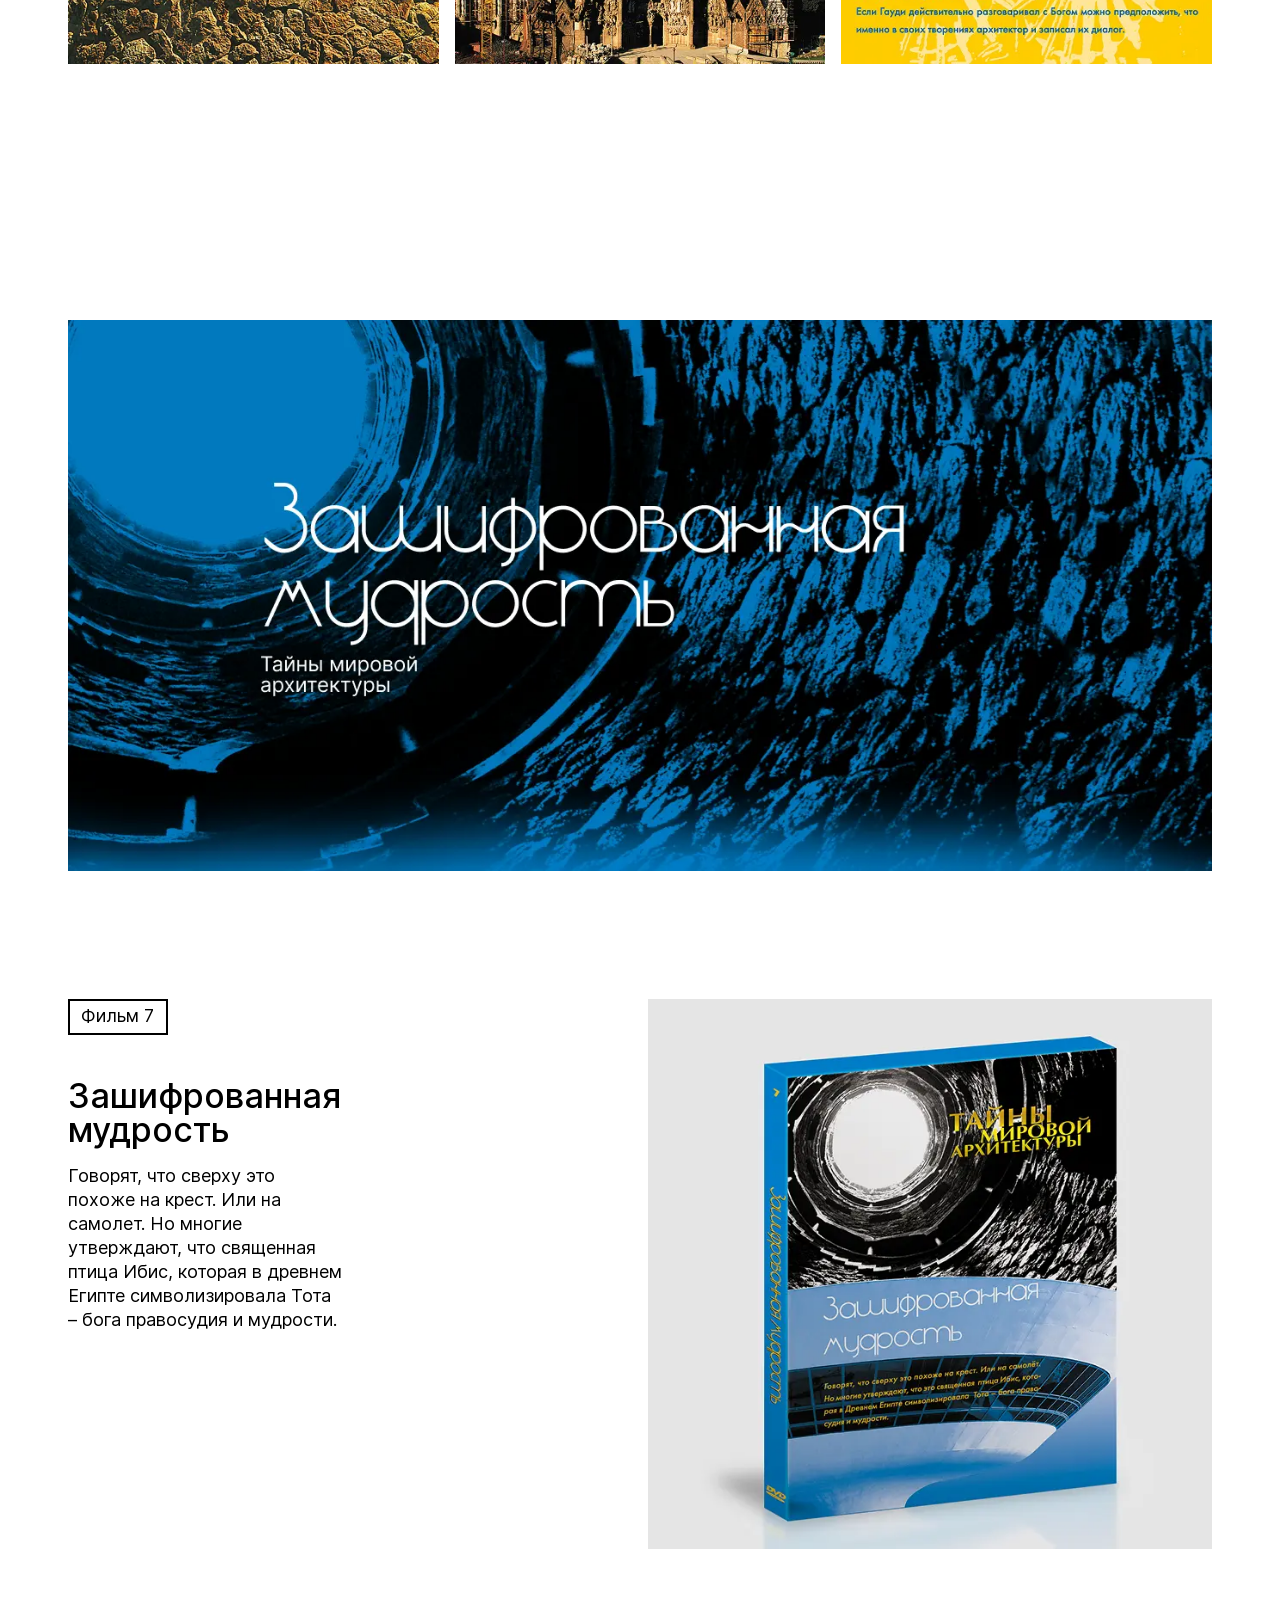
==== commit ec3eafae: "Add files via upload" ====
--- a/index.html
+++ b/index.html
@@ -13,7 +13,7 @@
 <body>
     <header class="header container">
         <div class="row">
-            <div class="header__logo col-3">
+            <div class="header__logo col-4 col-md-3">
                 <div class="logo">
                     <div class="logo__text">
                         Ruslan Khaydarov.
@@ -24,18 +24,25 @@
                 </div>
             </div>
     
-            <nav class="header__nav col-3 offset-6">
-                <div class="nav row">
-                    <a href="#" class="nav__item col">
+            <nav class="header__nav col-8 col-md-9">
+                <button class="burger" type="button" aria-label="Menu" aria-expanded="false">
+                    <span class="burger__line"></span>
+                    <span class="burger__line"></span>
+                </button>
+
+                <div class="nav">
+                    <a href="#" class="nav__item">
                         Work
                     </a>
-                    <a href="#" class="nav__item col">
+                    <a href="#" class="nav__item">
                         About
                     </a>
-                    <a href="#" class="nav__item col">
+                    <a href="#" class="nav__item">
                         Contact
                     </a>
                 </div>
+
+                <div class="nav-overlay" hidden></div>
             </nav>
         </div>
         
@@ -55,12 +62,12 @@
     <main class="main container">
 
         <section class="section-intro u-pb-2x row">
-            <div class="section-intro__title col-6">
+            <div class="section-intro__title col-12 col-md-6">
                 <h1 class="section-intro__h1">
                     Тайны <br> мировой <br> архитектуры
                 </h1>
             </div>
-            <div class="section-intro__text col-6">
+            <div class="section-intro__text col-12 col-md-6">
                 <h2 class="section-intro__h2">
                     8 фильмов-загадок
                 </h2>
@@ -88,14 +95,14 @@
                     loading="lazy">
             </div>
             <div class="section-book__content u-mb row">
-                <div class="section-book__text col-3">
+                <div class="section-book__text col-12 col-md-3">
                     <span class="section-book__label">Фильм 1</span>
                     <h2 class="section-book__title">Вольные <br> каменщки</h2>
                     <p>
                         В средние века так называли строителей. «Free Massons» – одни из самых загадочных в мире людей. Их присутствие чувствуется везде но, нигде не бывает явным.
                     </p>
                 </div>
-                <div class="section-book__img col-6 offset-3">
+                <div class="section-book__img col-12 col-md-6 offset-md-3">
                     <img 
                         srcset="./image/book-img-1.webp 1x, ./image/book-img-1_2x.webp 2x"
                         src="./image/book-img-1.webp.webp" 
@@ -105,21 +112,21 @@
                 
             </div>
             <div class="section-book__gallery u-mb row">
-                <div class="section-book__slide col-4">
+                <div class="section-book__slide col-12 col-md-4">
                     <img 
                         srcset="./image/book-slide-1_1.webp 1x, ./image/book-slide-1_1_2x.webp 2x"
                         src="./image/book-slide-1_1.webp" 
                         alt="" 
                         loading="lazy">
                 </div>
-                <div class="section-book__slide col-4">
+                <div class="section-book__slide col-12 col-md-4">
                     <img 
                         srcset="./image/book-slide-1_2.webp 1x, ./image/book-slide-1_2_2x.webp 2x"
                         src="./image/book-slide-1_2.webp" 
                         alt="" 
                         loading="lazy">
                 </div>
-                <div class="section-book__slide col-4">
+                <div class="section-book__slide col-12 col-md-4">
                     <img 
                         srcset="./image/book-slide-1_3.webp 1x, ./image/book-slide-1_3_2x.webp 2x"
                         src="./image/book-slide-1_3.webp" 
@@ -138,14 +145,14 @@
                     loading="lazy">
             </div>
             <div class="section-book__content u-mb row">
-                <div class="section-book__text col-3">
+                <div class="section-book__text col-12 col-md-3">
                     <span class="section-book__label">Фильм 2</span>
                     <h2 class="section-book__title">Алхимия Парижа</h2>
                     <p>
                         Тот кто разгадает значение символических барельефов, сможет превращать обычные металлы в золото, исцелять болезни и останавливать время.
                     </p>
                 </div>
-                <div class="section-book__img col-6 offset-3">
+                <div class="section-book__img col-12 col-md-6 offset-md-3">
                     <img 
                         srcset="./image/book-img-2.webp 1x, ./image/book-img-2_2x.webp 2x"
                         src="./image/book-img-2.webp.webp" 
@@ -155,21 +162,21 @@
                 
             </div>
             <div class="section-book__gallery u-mb row">
-                <div class="section-book__slide col-4">
+                <div class="section-book__slide col-12 col-md-4">
                     <img 
                         srcset="./image/book-slide-2_1.webp 1x, ./image/book-slide-2_1_2x.webp 2x"
                         src="./image/book-slide-2_1.webp" 
                         alt="" 
                         loading="lazy">
                 </div>
-                <div class="section-book__slide col-4">
+                <div class="section-book__slide col-12 col-md-4">
                     <img 
                         srcset="./image/book-slide-2_2.webp 1x, ./image/book-slide-2_2_2x.webp 2x"
                         src="./image/book-slide-2_2.webp" 
                         alt="" 
                         loading="lazy">
                 </div>
-                <div class="section-book__slide col-4">
+                <div class="section-book__slide col-12 col-md-4">
                     <img 
                         srcset="./image/book-slide-2_3.webp 1x, ./image/book-slide-2_3_2x.webp 2x"
                         src="./image/book-slide-2_3.webp" 
@@ -188,14 +195,14 @@
                     loading="lazy">
             </div>
             <div class="section-book__content u-mb row">
-                <div class="section-book__text col-3">
+                <div class="section-book__text col-12 col-md-3">
                     <span class="section-book__label">Фильм 3</span>
                     <h2 class="section-book__title">Возвращение в рай</h2>
                     <p>
                         Грубо отесанные камни, даже подчеркнуто грубые, шероховатые, теплые. Вот оно, сердце Дамаска. Живое сердце. Джамия Аль Умейи. Большая мечететь Омейядов. 
                     </p>
                 </div>
-                <div class="section-book__img col-6 offset-3">
+                <div class="section-book__img col-12 col-md-6 offset-md-3">
                     <img 
                         srcset="./image/book-img-3.webp 1x, ./image/book-img-3_2x.webp 2x"
                         src="./image/book-img-3.webp.webp" 
@@ -205,21 +212,21 @@
                 
             </div>
             <div class="section-book__gallery u-mb row">
-                <div class="section-book__slide col-4">
+                <div class="section-book__slide col-12 col-md-4">
                     <img 
                         srcset="./image/book-slide-3_1.webp 1x, ./image/book-slide-3_1_2x.webp 2x"
                         src="./image/book-slide-3_1.webp" 
                         alt="" 
                         loading="lazy">
                 </div>
-                <div class="section-book__slide col-4">
+                <div class="section-book__slide col-12 col-md-4">
                     <img 
                         srcset="./image/book-slide-3_2.webp 1x, ./image/book-slide-3_2_2x.webp 2x"
                         src="./image/book-slide-3_2.webp" 
                         alt="" 
                         loading="lazy">
                 </div>
-                <div class="section-book__slide col-4">
+                <div class="section-book__slide col-12 col-md-4">
                     <img 
                         srcset="./image/book-slide-3_3.webp 1x, ./image/book-slide-3_3_2x.webp 2x"
                         src="./image/book-slide-3_3.webp" 
@@ -238,14 +245,14 @@
                     loading="lazy">
             </div>
             <div class="section-book__content u-mb row">
-                <div class="section-book__text col-3">
+                <div class="section-book__text col-12 col-md-3">
                     <span class="section-book__label">Фильм 4</span>
                     <h2 class="section-book__title">На пороге неба</h2>
                     <p>
                         «И свет во тьме светит, <br> и тьма не объяла его» <br> От Иоанна, 1.
                     </p>
                 </div>
-                <div class="section-book__img col-6 offset-3">
+                <div class="section-book__img col-12 col-md-6 offset-md-3">
                     <img 
                         srcset="./image/book-img-4.webp 1x, ./image/book-img-4_2x.webp 2x"
                         src="./image/book-img-4.webp.webp" 
@@ -255,21 +262,21 @@
                 
             </div>
             <div class="section-book__gallery u-mb row">
-                <div class="section-book__slide col-4">
+                <div class="section-book__slide col-12 col-md-4">
                     <img 
                         srcset="./image/book-slide-4_1.webp 1x, ./image/book-slide-4_1_2x.webp 2x"
                         src="./image/book-slide-4_1.webp" 
                         alt="" 
                         loading="lazy">
                 </div>
-                <div class="section-book__slide col-4">
+                <div class="section-book__slide col-12 col-md-4">
                     <img 
                         srcset="./image/book-slide-4_2.webp 1x, ./image/book-slide-4_2_2x.webp 2x"
                         src="./image/book-slide-4_2.webp" 
                         alt="" 
                         loading="lazy">
                 </div>
-                <div class="section-book__slide col-4">
+                <div class="section-book__slide col-12 col-md-4">
                     <img 
                         srcset="./image/book-slide-4_3.webp 1x, ./image/book-slide-4_3_2x.webp 2x"
                         src="./image/book-slide-4_3.webp" 
@@ -288,14 +295,14 @@
                     loading="lazy">
             </div>
             <div class="section-book__content u-mb row">
-                <div class="section-book__text col-3">
+                <div class="section-book__text col-12 col-md-3">
                     <span class="section-book__label">Фильм 5</span>
                     <h2 class="section-book__title">Тайна великих <br> мореплавателей</h2>
                     <p>
                         «Одежды носить белые, избегать ропота и поцелуя всех женщин»... Из Устава Ордена «Бедных рыцарей и храма Соломона», сокращенно «храмовники». Тамплиеров. «Tample» с французского переводится как «храм».
                     </p>
                 </div>
-                <div class="section-book__img col-6 offset-3">
+                <div class="section-book__img col-12 col-md-6 offset-md-3">
                     <img 
                         srcset="./image/book-img-5.webp 1x, ./image/book-img-5_2x.webp 2x"
                         src="./image/book-img-5.webp.webp" 
@@ -305,21 +312,21 @@
                 
             </div>
             <div class="section-book__gallery u-mb row">
-                <div class="section-book__slide col-4">
+                <div class="section-book__slide col-12 col-md-4">
                     <img 
                         srcset="./image/book-slide-5_1.webp 1x, ./image/book-slide-5_1_2x.webp 2x"
                         src="./image/book-slide-5_1.webp" 
                         alt="" 
                         loading="lazy">
                 </div>
-                <div class="section-book__slide col-4">
+                <div class="section-book__slide col-12 col-md-4">
                     <img 
                         srcset="./image/book-slide-5_2.webp 1x, ./image/book-slide-5_2_2x.webp 2x"
                         src="./image/book-slide-5_2.webp" 
                         alt="" 
                         loading="lazy">
                 </div>
-                <div class="section-book__slide col-4">
+                <div class="section-book__slide col-12 col-md-4">
                     <img 
                         srcset="./image/book-slide-5_3.webp 1x, ./image/book-slide-5_3_2x.webp 2x"
                         src="./image/book-slide-5_3.webp" 
@@ -338,14 +345,14 @@
                     loading="lazy">
             </div>
             <div class="section-book__content u-mb row">
-                <div class="section-book__text col-3">
+                <div class="section-book__text col-12 col-md-3">
                     <span class="section-book__label">Фильм 6</span>
                     <h2 class="section-book__title">Загадки Великого Сфинкса</h2>
                     <p>
                         Жители Барселоны клянутся, что в день, когда его хоронили, плакали камни. А дома которые он построил, скорбно склонили башни. Но одних слухов недостаточно, что бы заинтересовать Ватикан. Значит в этой истории есть что то еще...
                     </p>
                 </div>
-                <div class="section-book__img col-6 offset-3">
+                <div class="section-book__img col-12 col-md-6 offset-md-3">
                     <img 
                         srcset="./image/book-img-6.webp 1x, ./image/book-img-6_2x.webp 2x"
                         src="./image/book-img-6.webp.webp" 
@@ -355,21 +362,21 @@
                 
             </div>
             <div class="section-book__gallery u-mb row">
-                <div class="section-book__slide col-4">
+                <div class="section-book__slide col-12 col-md-4">
                     <img 
                         srcset="./image/book-slide-6_1.webp 1x, ./image/book-slide-6_1_2x.webp 2x"
                         src="./image/book-slide-6_1.webp" 
                         alt="" 
                         loading="lazy">
                 </div>
-                <div class="section-book__slide col-4">
+                <div class="section-book__slide col-12 col-md-4">
                     <img 
                         srcset="./image/book-slide-6_2.webp 1x, ./image/book-slide-6_2_2x.webp 2x"
                         src="./image/book-slide-6_2.webp" 
                         alt="" 
                         loading="lazy">
                 </div>
-                <div class="section-book__slide col-4">
+                <div class="section-book__slide col-12 col-md-4">
                     <img 
                         srcset="./image/book-slide-6_3.webp 1x, ./image/book-slide-6_3_2x.webp 2x"
                         src="./image/book-slide-6_3.webp" 
@@ -388,14 +395,14 @@
                     loading="lazy">
             </div>
             <div class="section-book__content u-mb row">
-                <div class="section-book__text col-3">
+                <div class="section-book__text col-12 col-md-3">
                     <span class="section-book__label">Фильм 7</span>
                     <h2 class="section-book__title">Зашифрованная мудрость</h2>
                     <p>
                         Говорят, что сверху это похоже на крест. Или на самолет. Но многие утверждают, что священная птица Ибис, которая в древнем Египте символизировала Тота – бога правосудия и мудрости.
                     </p>
                 </div>
-                <div class="section-book__img col-6 offset-3">
+                <div class="section-book__img col-12 col-md-6 offset-md-3">
                     <img 
                         srcset="./image/book-img-7.webp 1x, ./image/book-img-7_2x.webp 2x"
                         src="./image/book-img-7.webp.webp" 
@@ -405,21 +412,21 @@
                 
             </div>
             <div class="section-book__gallery u-mb row">
-                <div class="section-book__slide col-4">
+                <div class="section-book__slide col-12 col-md-4">
                     <img 
                         srcset="./image/book-slide-7_1.webp 1x, ./image/book-slide-7_1_2x.webp 2x"
                         src="./image/book-slide-7_1.webp" 
                         alt="" 
                         loading="lazy">
                 </div>
-                <div class="section-book__slide col-4">
+                <div class="section-book__slide col-12 col-md-4">
                     <img 
                         srcset="./image/book-slide-7_2.webp 1x, ./image/book-slide-7_2_2x.webp 2x"
                         src="./image/book-slide-7_2.webp" 
                         alt="" 
                         loading="lazy">
                 </div>
-                <div class="section-book__slide col-4">
+                <div class="section-book__slide col-12 col-md-4">
                     <img 
                         srcset="./image/book-slide-7_3.webp 1x, ./image/book-slide-7_3_2x.webp 2x"
                         src="./image/book-slide-7_3.webp" 
@@ -438,14 +445,14 @@
                     loading="lazy">
             </div>
             <div class="section-book__content u-mb row">
-                <div class="section-book__text col-3">
+                <div class="section-book__text col-12 col-md-3">
                     <span class="section-book__label">Фильм 8</span>
                     <h2 class="section-book__title">Когда улыбаются Боги</h2>
                     <p>
                         Ангкор. Таинственный город. Древняя легенда гласит, что ни одно не обходилось в Ангкоре без вмешательства богов. Их присутствие ощущаешь почте физически. Глаза в которые нельзя заглянуть, смотрят вам в спину с каменных барельефов и улыбаются...
                     </p>
                 </div>
-                <div class="section-book__img col-6 offset-3">
+                <div class="section-book__img col-12 col-md-6 offset-md-3">
                     <img 
                         srcset="./image/book-img-8.webp 1x, ./image/book-img-8_2x.webp 2x"
                         src="./image/book-img-8.webp.webp" 
@@ -455,21 +462,21 @@
                 
             </div>
             <div class="section-book__gallery u-mb row">
-                <div class="section-book__slide col-4">
+                <div class="section-book__slide col-12 col-md-4">
                     <img 
                         srcset="./image/book-slide-8_1.webp 1x, ./image/book-slide-8_1_2x.webp 2x"
                         src="./image/book-slide-8_1.webp" 
                         alt="" 
                         loading="lazy">
                 </div>
-                <div class="section-book__slide col-4">
+                <div class="section-book__slide col-12 col-md-4">
                     <img 
                         srcset="./image/book-slide-8_2.webp 1x, ./image/book-slide-8_2_2x.webp 2x"
                         src="./image/book-slide-8_2.webp" 
                         alt="" 
                         loading="lazy">
                 </div>
-                <div class="section-book__slide col-4">
+                <div class="section-book__slide col-12 col-md-4">
                     <img 
                         srcset="./image/book-slide-8_3.webp 1x, ./image/book-slide-8_3_2x.webp 2x"
                         src="./image/book-slide-8_3.webp" 
@@ -484,7 +491,7 @@
     <footer class="footer">
         <div class="container">
             <div class="row">
-                <div class="footer__logo col-3">
+                <div class="footer__logo col-12 col-md-3">
                     <div class="logo">
                         <div class="logo__text">
                             Ruslan Khaydarov.
@@ -494,7 +501,7 @@
                         </div>
                     </div>
                 </div>
-                <div class="footer__contacts col-3">
+                <div class="footer__contacts col-12 col-md-3">
                     <a href="#" class="footer__link">
                         Mail: deruslan2000@gmail.com
                     </a>
@@ -505,5 +512,7 @@
             </div>
         </div>
     </footer>
+
+    <script src="./js/main.js"></script>
 </body>
 </html>
--- a/css/fonts.css
+++ b/css/fonts.css
@@ -0,0 +1,143 @@
+@font-face {
+    font-family: 'Inter';
+    src: url('../fonts/Inter-BoldItalic.woff2') format('woff2');
+    font-weight: 700;
+    font-style: italic;
+    font-display: swap;
+}
+
+@font-face {
+    font-family: 'Inter';
+    src: url('../fonts/Inter-MediumItalic.woff2') format('woff2');
+    font-weight: 500;
+    font-style: italic;
+    font-display: swap;
+}
+
+@font-face {
+    font-family: 'Inter';
+    src: url('../fonts/Inter-ThinItalicBETA.woff2') format('woff2');
+    font-weight: 100;
+    font-style: italic;
+    font-display: swap;
+}
+
+@font-face {
+    font-family: 'Inter';
+    src: url('../fonts/Inter-Regular.woff2') format('woff2');
+    font-weight: 400;
+    font-style: normal;
+    font-display: swap;
+}
+
+@font-face {
+    font-family: 'Inter';
+    src: url('../fonts/Inter-Black.woff2') format('woff2');
+    font-weight: 900;
+    font-style: normal;
+    font-display: swap;
+}
+
+@font-face {
+    font-family: 'Inter';
+    src: url('../fonts/Inter-BlackItalic.woff2') format('woff2');
+    font-weight: 900;
+    font-style: italic;
+    font-display: swap;
+}
+
+@font-face {
+    font-family: 'Inter';
+    src: url('../fonts/Inter-LightBETA.woff2') format('woff2');
+    font-weight: 300;
+    font-style: normal;
+    font-display: swap;
+}
+
+@font-face {
+    font-family: 'Inter';
+    src: url('../fonts/Inter-SemiBold.woff2') format('woff2');
+    font-weight: 600;
+    font-style: normal;
+    font-display: swap;
+}
+
+@font-face {
+    font-family: 'Inter';
+    src: url('../fonts/Inter-ExtraBoldItalic.woff2') format('woff2');
+    font-weight: 800;
+    font-style: italic;
+    font-display: swap;
+}
+
+@font-face {
+    font-family: 'Inter';
+    src: url('../fonts/Inter-Bold.woff2') format('woff2');
+    font-weight: 700;
+    font-style: normal;
+    font-display: swap;
+}
+
+@font-face {
+    font-family: 'Inter';
+    src: url('../fonts/Inter-ExtraLightItalicBETA.woff2') format('woff2');
+    font-weight: 200;
+    font-style: italic;
+    font-display: swap;
+}
+
+@font-face {
+    font-family: 'Inter';
+    src: url('../fonts/Inter-ExtraLightBETA.woff2') format('woff2');
+    font-weight: 200;
+    font-style: normal;
+    font-display: swap;
+}
+
+@font-face {
+    font-family: 'Inter';
+    src: url('../fonts/Inter-ExtraBold.woff2') format('woff2');
+    font-weight: 800;
+    font-style: normal;
+    font-display: swap;
+}
+
+@font-face {
+    font-family: 'Inter';
+    src: url('../fonts/Inter-ThinBETA.woff2') format('woff2');
+    font-weight: 100;
+    font-style: normal;
+    font-display: swap;
+}
+
+@font-face {
+    font-family: 'Inter';
+    src: url('../fonts/Inter-LightItalicBETA.woff2') format('woff2');
+    font-weight: 300;
+    font-style: italic;
+    font-display: swap;
+}
+
+@font-face {
+    font-family: 'Inter';
+    src: url('../fonts/Inter-Italic.woff2') format('woff2');
+    font-weight: 400;
+    font-style: italic;
+    font-display: swap;
+}
+
+@font-face {
+    font-family: 'Inter';
+    src: url('../fonts/Inter-SemiBoldItalic.woff2') format('woff2');
+    font-weight: 600;
+    font-style: italic;
+    font-display: swap;
+}
+
+@font-face {
+    font-family: 'Inter';
+    src: url('../fonts/Inter-Medium.woff2') format('woff2');
+    font-weight: 500;
+    font-style: normal;
+    font-display: swap;
+}
--- a/css/style.css
+++ b/css/style.css
@@ -0,0 +1,315 @@
+.row {
+    --bs-gutter-x: 16px
+}
+
+.container,
+.container-fluid,
+.container-xxl,
+.container-xl,
+.container-lg,
+.container-md,
+.container-sm {
+    max-width: calc(100% - 32px);
+}
+
+@media (min-width: 576px) {
+    .container-sm, .container {
+      max-width: calc(100% - 32px);
+    }
+  }
+@media (min-width: 768px) {
+    .container-md, .container-sm, .container {
+        max-width: calc(100% - 112px);
+    }
+}
+@media (min-width: 992px) {
+    .container-lg, .container-md, .container-sm, .container {
+        max-width: calc(100% - 112px);
+    }
+}
+@media (min-width: 1200px) {
+    .container-xl, .container-lg, .container-md, .container-sm, .container {
+        max-width: calc(100% - 112px);
+    }
+}
+@media (min-width: 1400px) {
+    .container-xxl, .container-xl, .container-lg, .container-md, .container-sm, .container {
+        max-width: calc(100% - 112px);
+    }
+}
+
+body {
+    font-family: "Inter";
+    font-size: 18px;
+    line-height: 24px;
+    color: #000;
+}
+
+a {
+    color: inherit;
+    text-decoration: none;
+}
+
+img {
+    width: 100%;
+    height: auto;
+}
+
+h1 {
+    font-size: 55px;
+    line-height: 1;
+}
+
+h2 {
+    font-size: 34px;
+    line-height: 1;
+}
+
+h3 {
+    font-size: 24px;
+}
+
+p {
+    margin-bottom: 24px;
+}
+
+p:last-child {
+    margin-bottom: 0;
+}
+
+.u-mb {
+    margin-bottom: 128px;
+}
+
+.u-pb {
+    padding-bottom: 128px;
+}
+
+.u-pb-2x {
+    padding-bottom: 256px;
+}
+
+.header {
+    padding-top: 21px;
+    padding-bottom: 27px;
+}
+
+.logo {
+    display: flex;
+    flex-wrap: wrap;
+}
+
+.logo__text {
+    white-space: nowrap;
+}
+
+.logo__text:nth-child(1) {
+    margin-right: 8px;
+}
+
+.nav {
+    display: flex;
+    gap: 64px;
+    justify-content: flex-end;
+}
+
+.burger{
+    display:none;
+    width:32px;
+    height:32px;
+    padding:20px;
+    border:0;
+    background:transparent;
+    cursor:pointer;
+    position:relative;
+    z-index:1002;
+    margin-left: auto;
+  }
+
+  .burger__line{
+    position:absolute;
+    left:4px;
+    width:32px;
+    height:2px;
+    background:#000;
+    transition: transform .25s ease, top .25s ease;
+  }
+  .burger__line:first-child{ top:9px; }
+  .burger__line:last-child{ top:23px; }
+  
+  .nav-overlay{ display:none; }
+
+.hero {
+    width: 100%;
+    height: 100vh;
+}
+
+.hero__img {
+    height: 100vh;
+    object-fit: cover;
+}
+
+.section-intro__h1 {
+    position: relative;
+    top: -8px;
+}
+
+.section-intro__h2 {
+    position: relative;
+    top: -5px;
+    margin-bottom: 18px;
+}
+
+.section-book__label {
+    display: inline-block;
+    border: 2px solid #000;
+    padding: 3px 12px 5px 11px;
+    margin-bottom: 44px;
+}
+
+.section-book__title {
+    margin-bottom: 17px;
+}
+
+.section-book__text p {
+    text-wrap: balance;
+}
+
+.section-book__slide img {
+    max-height: 640px;
+    object-fit: cover;
+}
+
+.footer {
+    background-color: #000;
+    color: #fff;
+    padding-top: 21px;
+    padding-bottom: 347px;
+}
+
+.footer__logo .logo {
+    display: flex;
+    flex-direction: column;
+    gap: 0;
+}
+
+.footer__contacts {
+    display: flex;
+    flex-direction: column;
+}
+
+@media(max-width: 1024px) {
+    .nav {
+        gap: 32px;
+    }
+}
+
+@media(max-width: 768px) {
+    .section-book__slide {
+        margin-bottom: 16px;
+    }
+
+    .section-book__title br {
+        display: none;
+    }
+
+    .footer__logo {
+        margin-bottom: 16px;
+    }
+
+    .section-book__text {
+        margin-bottom: 64px;
+      }
+
+      .u-mb {
+        margin-bottom: 64px;
+      }
+
+      .u-pb {
+        padding-bottom: 64px;
+      }
+      .hero__img {
+        height: auto;
+      }
+      .hero {
+        height: auto;
+      }
+      .u-pb-2x {
+        padding-bottom: 128px;
+      }
+
+      .section-intro__title {
+        margin-bottom: 23px;
+      }
+
+      p {
+        margin-bottom: 20px;
+      }
+
+      .section-intro__h2 {
+        margin-bottom: 20px;
+      }
+}
+
+@media(max-width: 576px) {
+    body {
+        font-size: 16px;
+        line-height: 20px;
+    }
+    .burger{ display:block; }
+
+  .nav{
+    position: absolute;
+    right: 0;
+    top: 100%;
+    padding: 16px 16px;
+    background: #c8c8c8;
+    display: flex;
+    width: 200px;
+    flex-direction: column;
+    align-items: flex-start;
+    gap: 12px;
+    transform-origin: top;
+    transform: scaleY(0);
+    opacity: 0;
+    pointer-events: none;
+    transition: transform .25s ease, opacity .2s ease;
+    z-index: 1001;
+  }
+
+  .header__nav.is-open .nav{
+    transform: scaleY(1);
+    opacity: 1;
+    pointer-events: auto;
+  }
+
+  /* оверлей для клика вне */
+  .nav-overlay{
+    position: fixed;
+    inset: 0;
+    /* background: rgba(0,0,0,.35); */
+    z-index: 1000;
+  }
+  .header__nav.is-open .nav-overlay{ display:block; }
+
+  /* бургер -> крестик */
+  .header__nav.is-open .burger__line:first-child{
+    top: 20px;
+    transform: rotate(45deg);
+  }
+  .header__nav.is-open .burger__line:last-child{
+    top: 20px;
+    transform: rotate(-45deg);
+  }
+  .is-open .burger {
+    background: #c8c8c8;
+  }
+  
+  .section-book__title br {
+    display: none;
+  }
+
+  .section-book__text {
+    margin-bottom: 64px;
+  }
+}
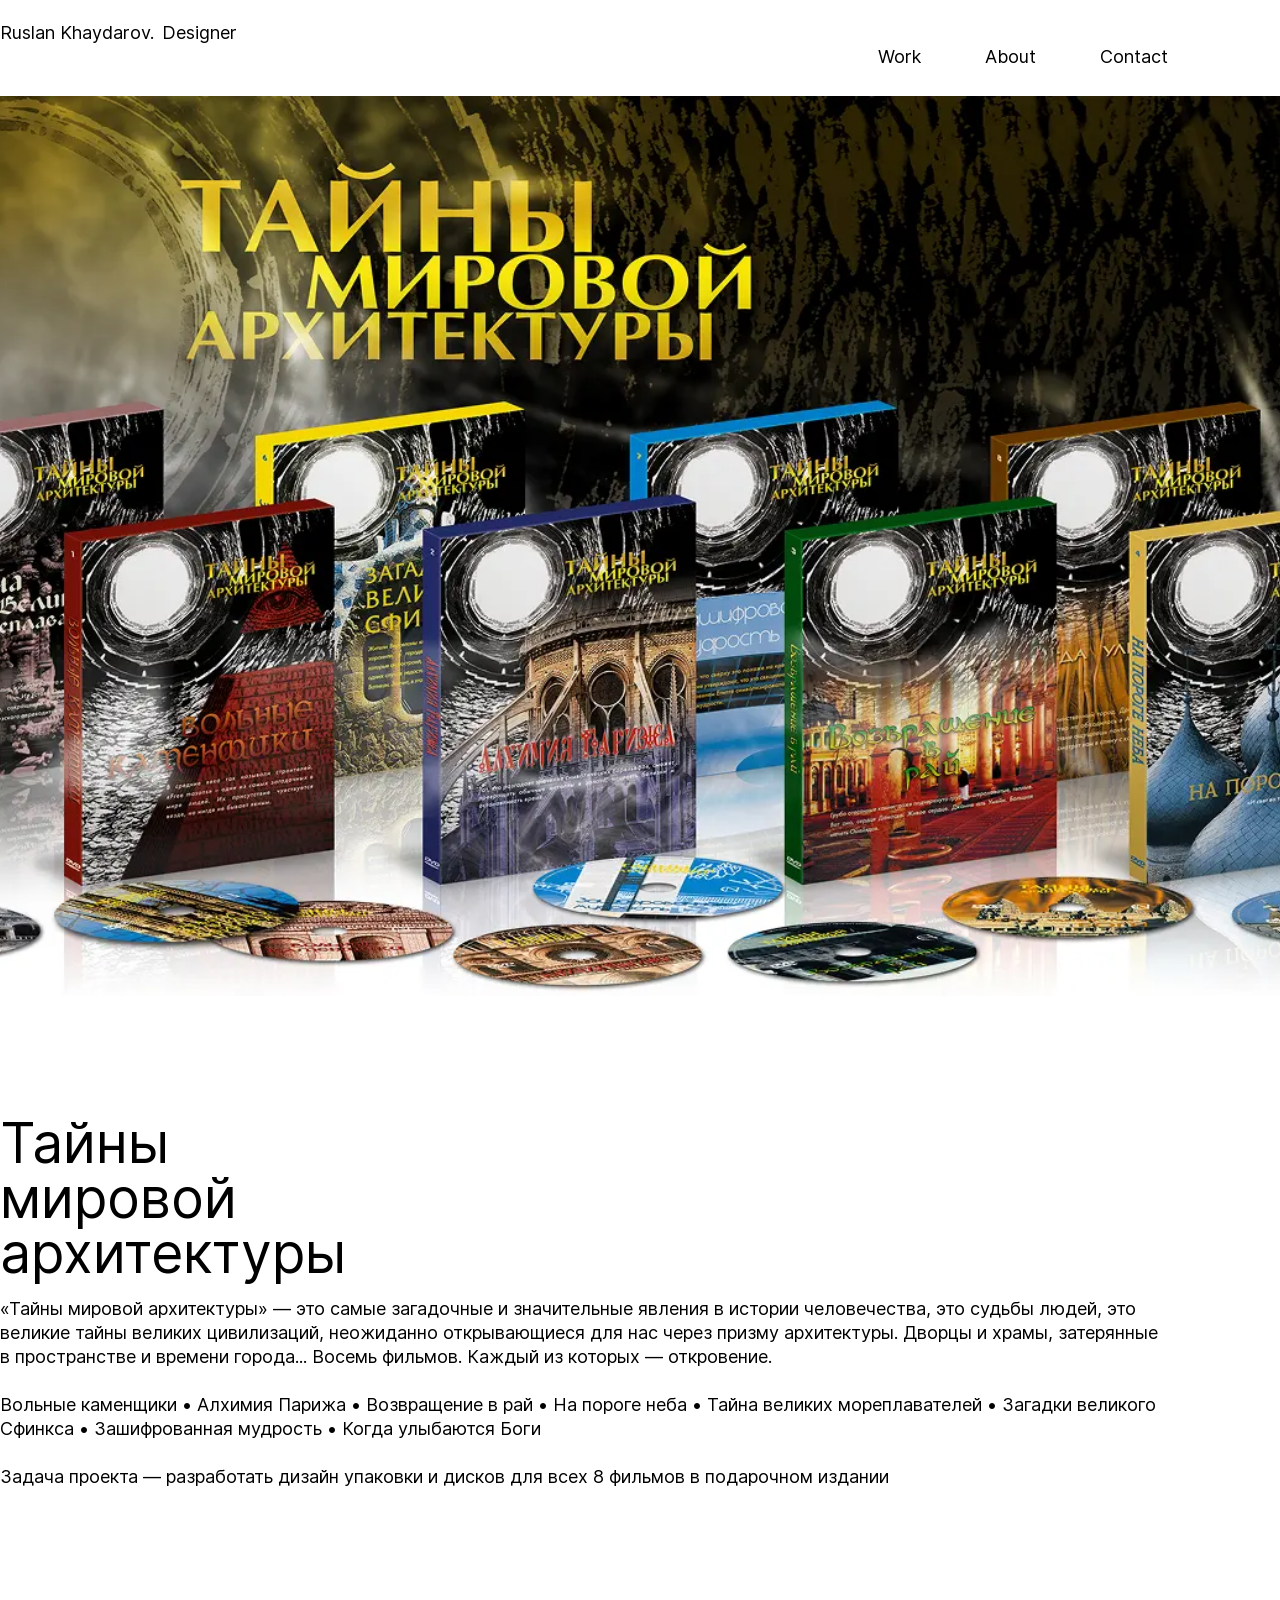
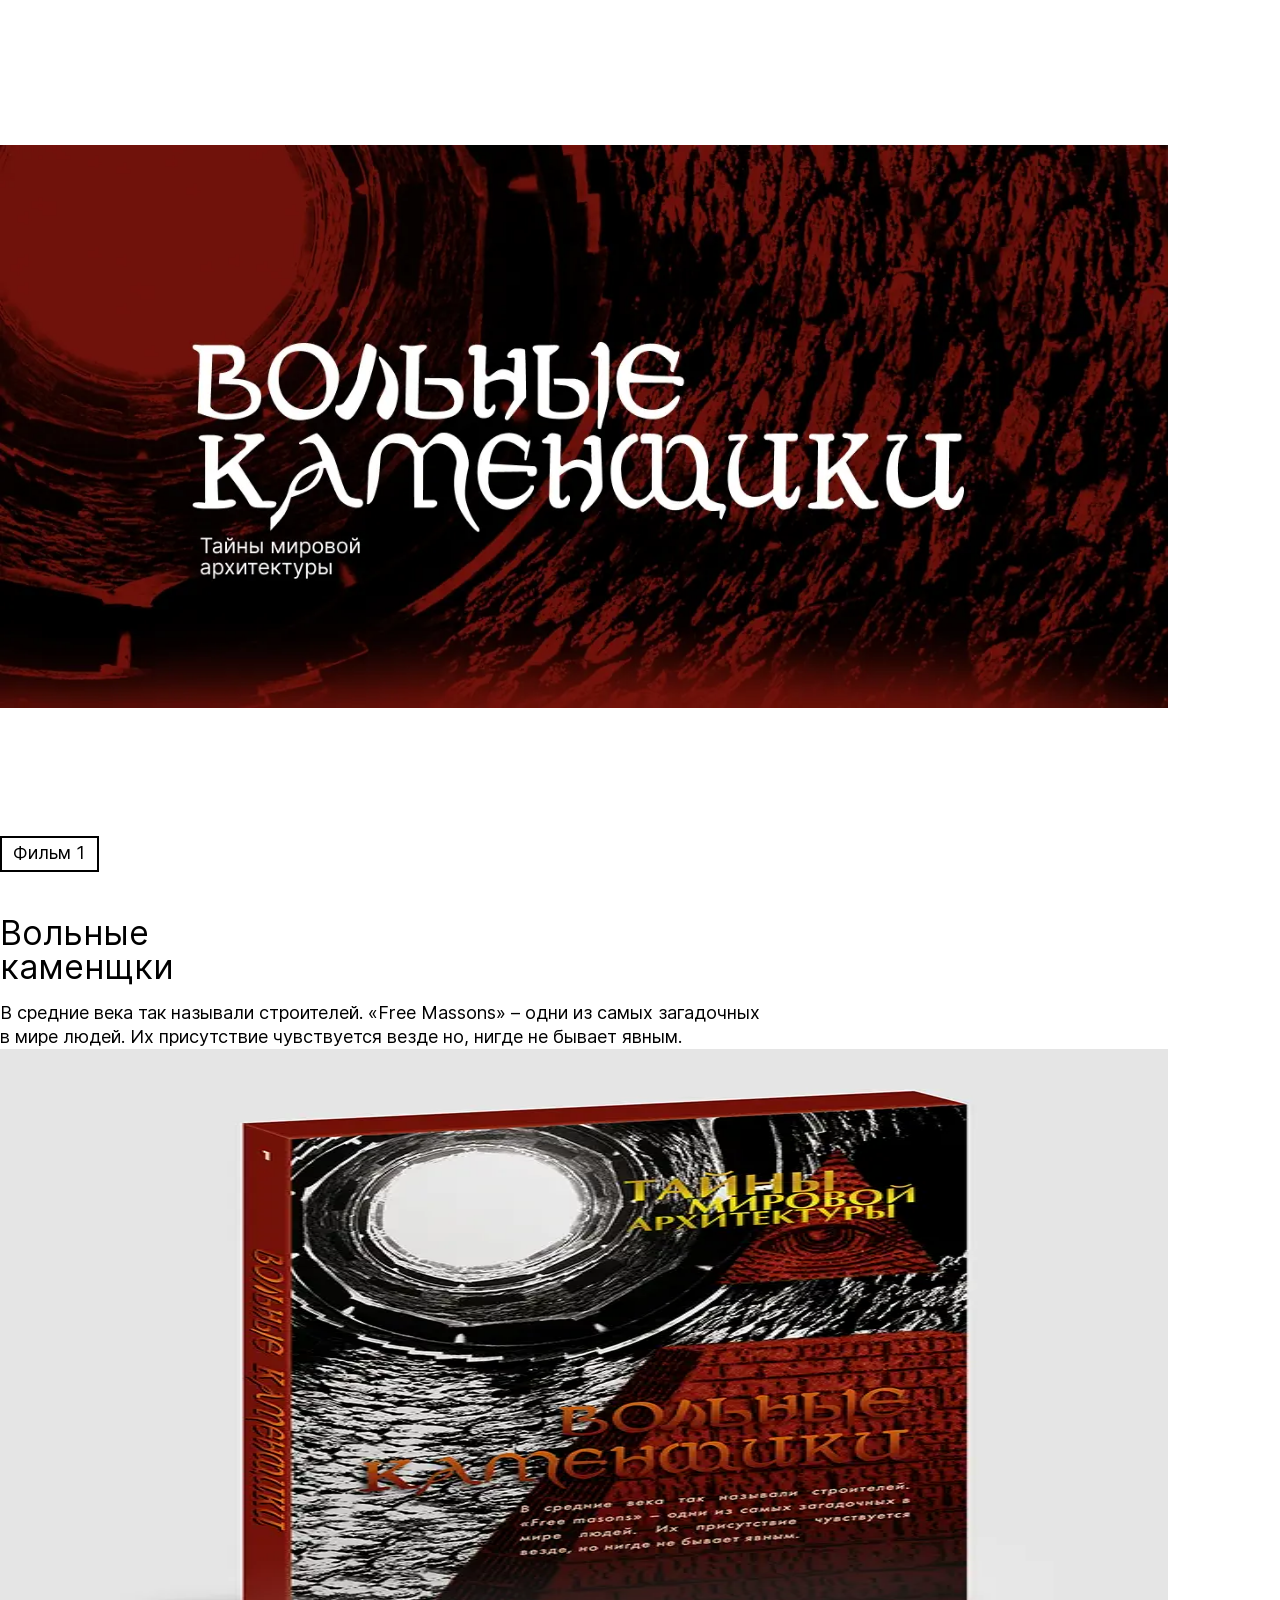
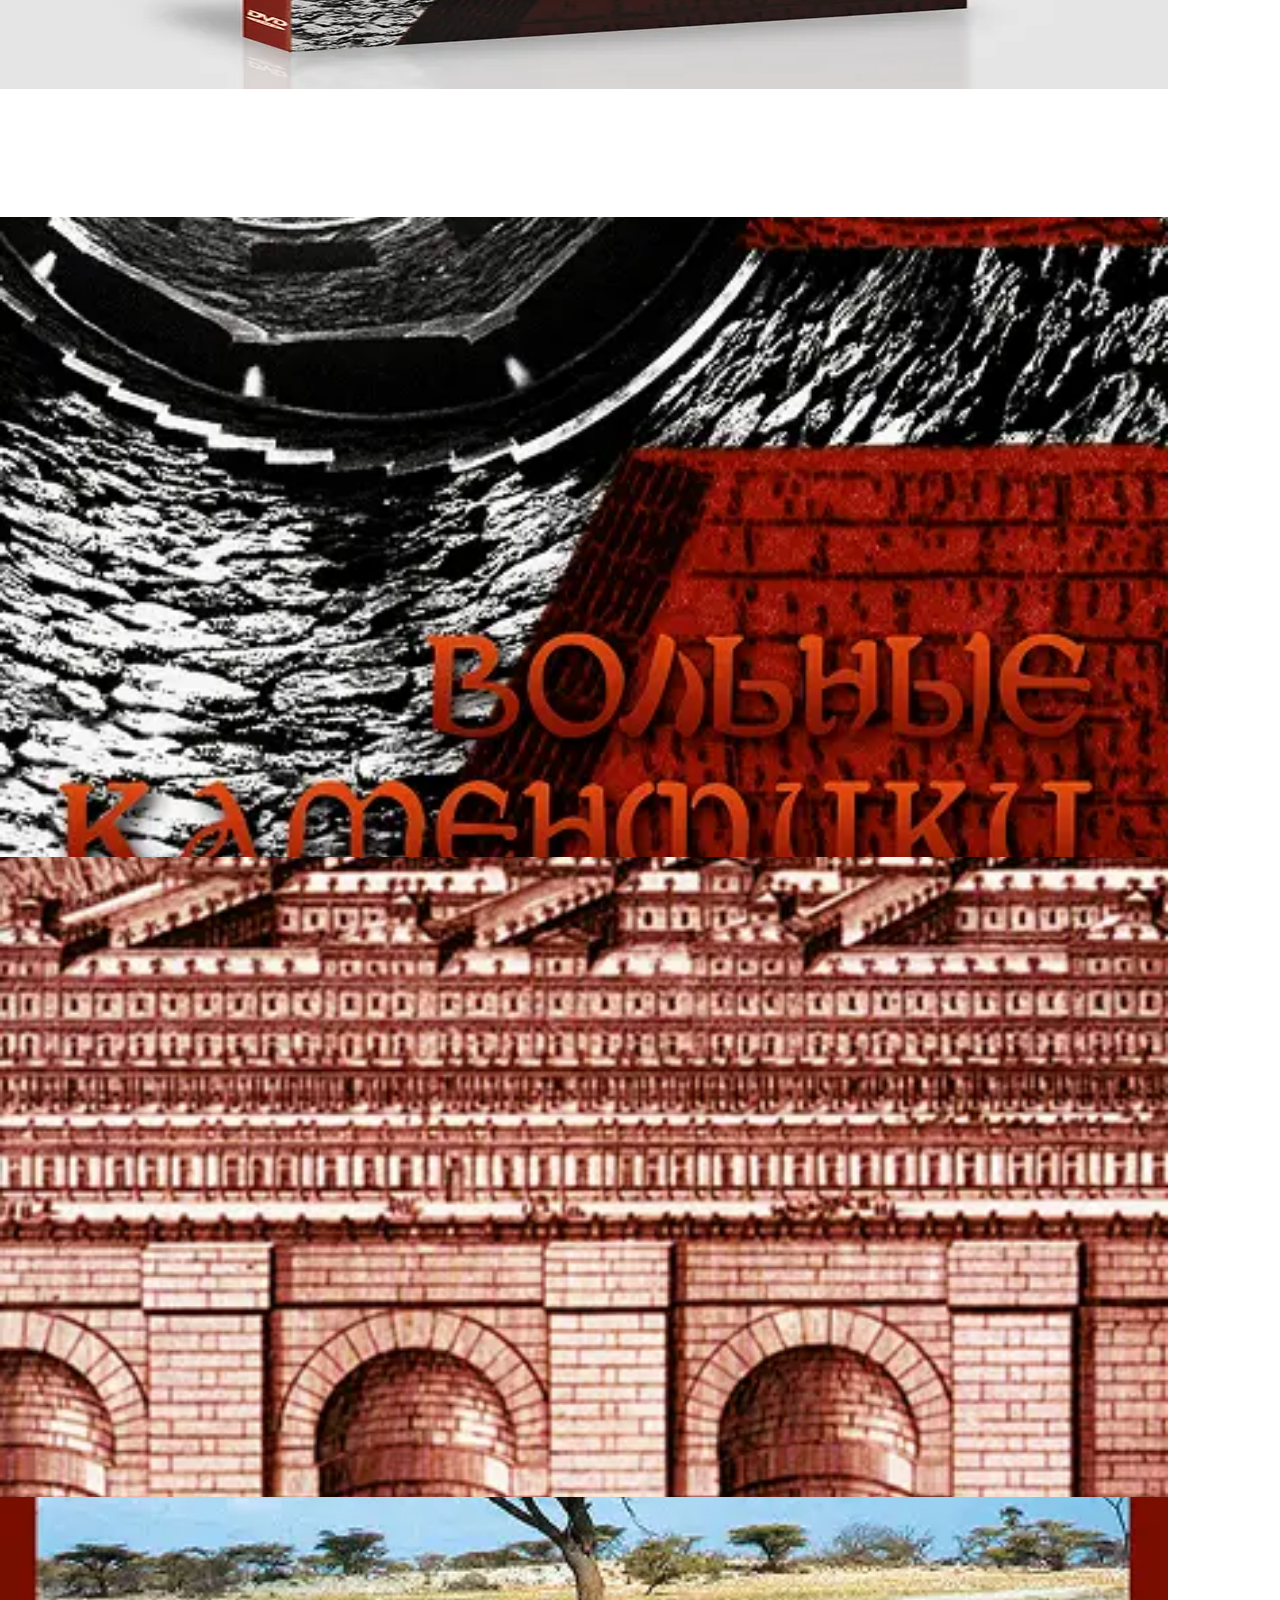
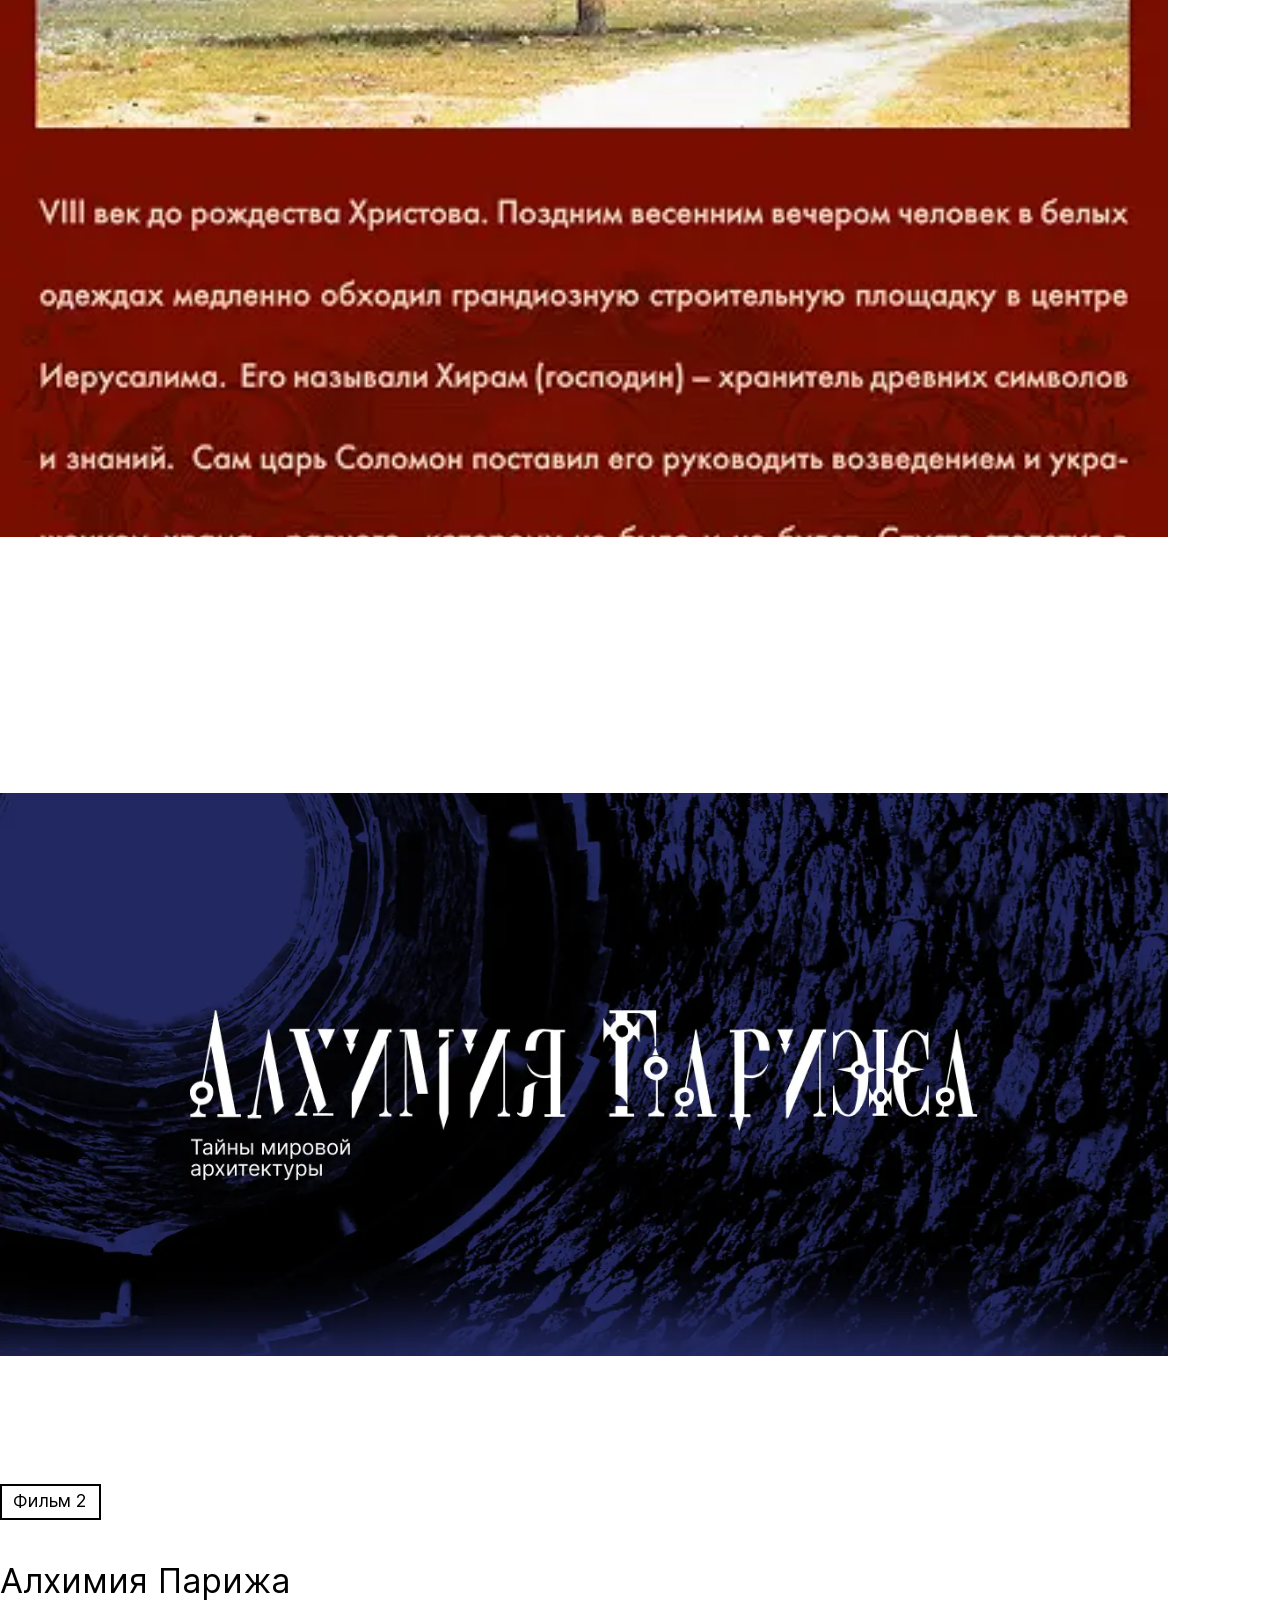
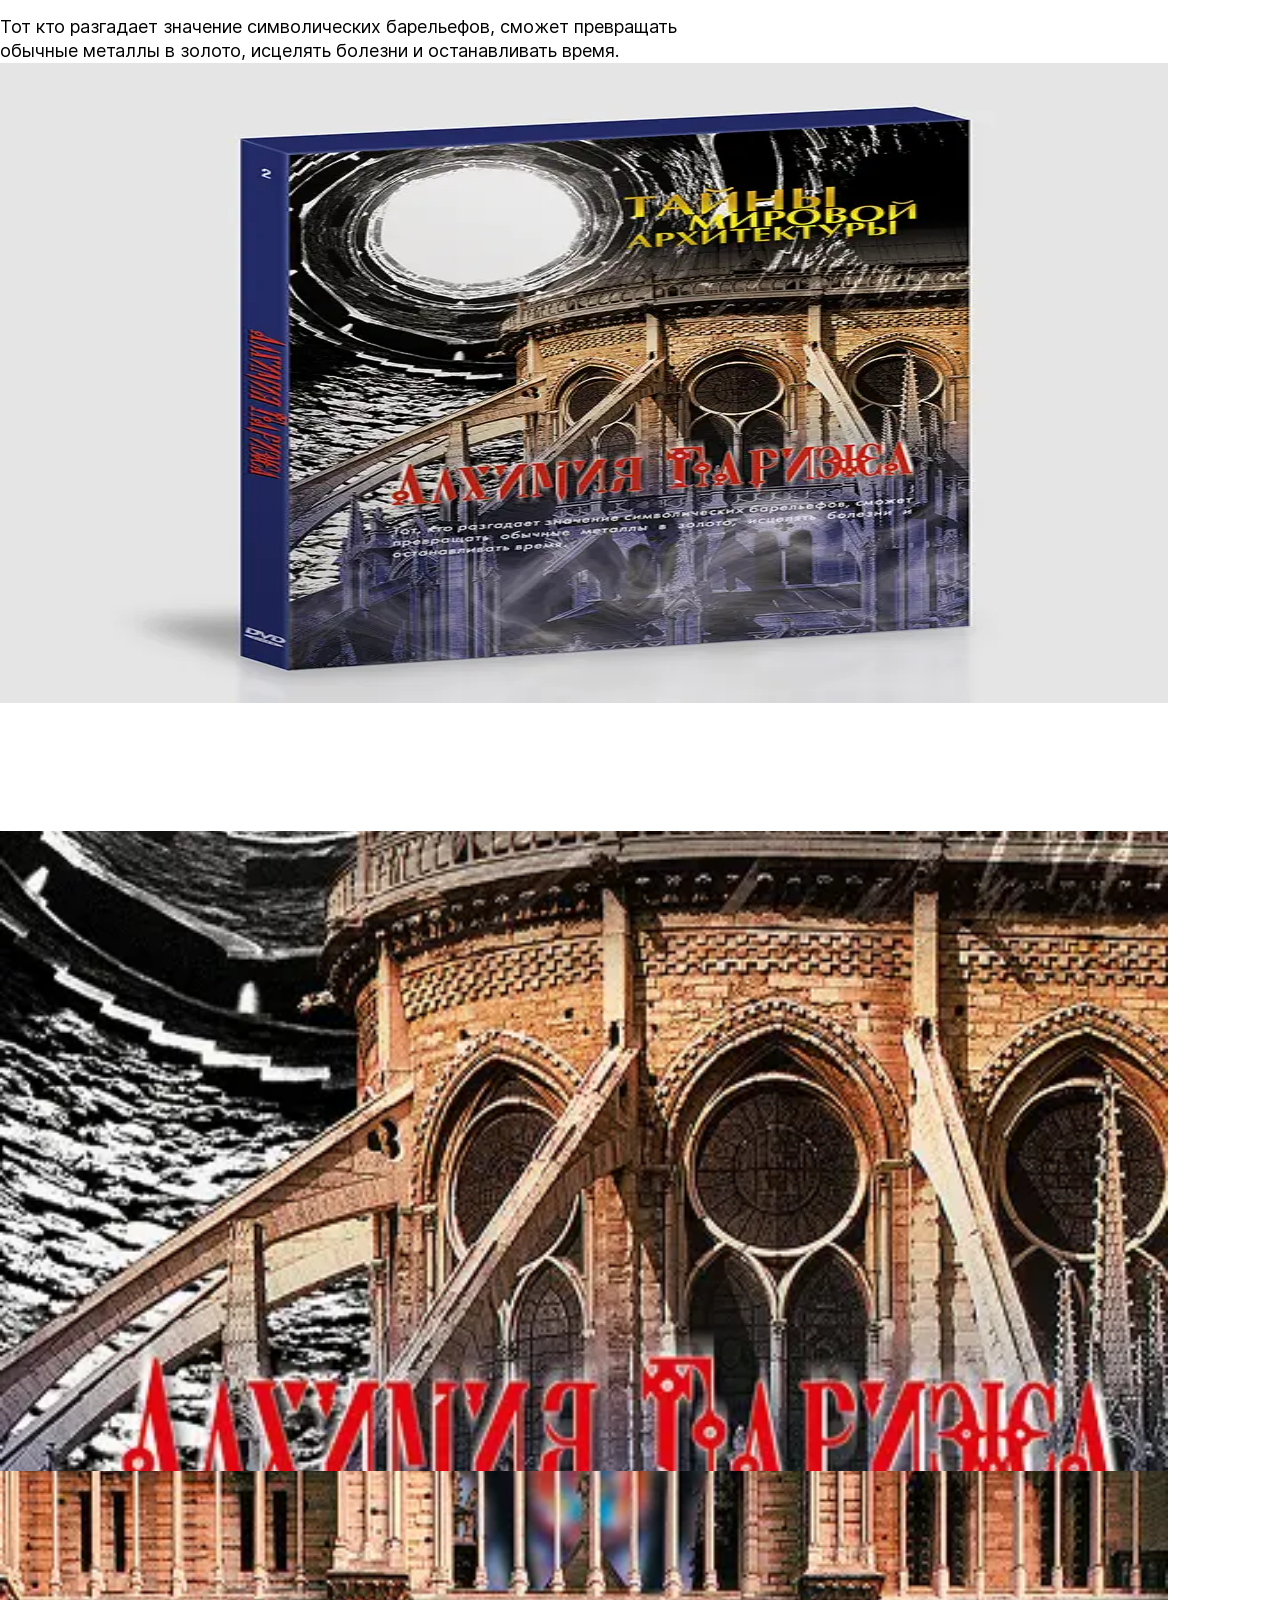
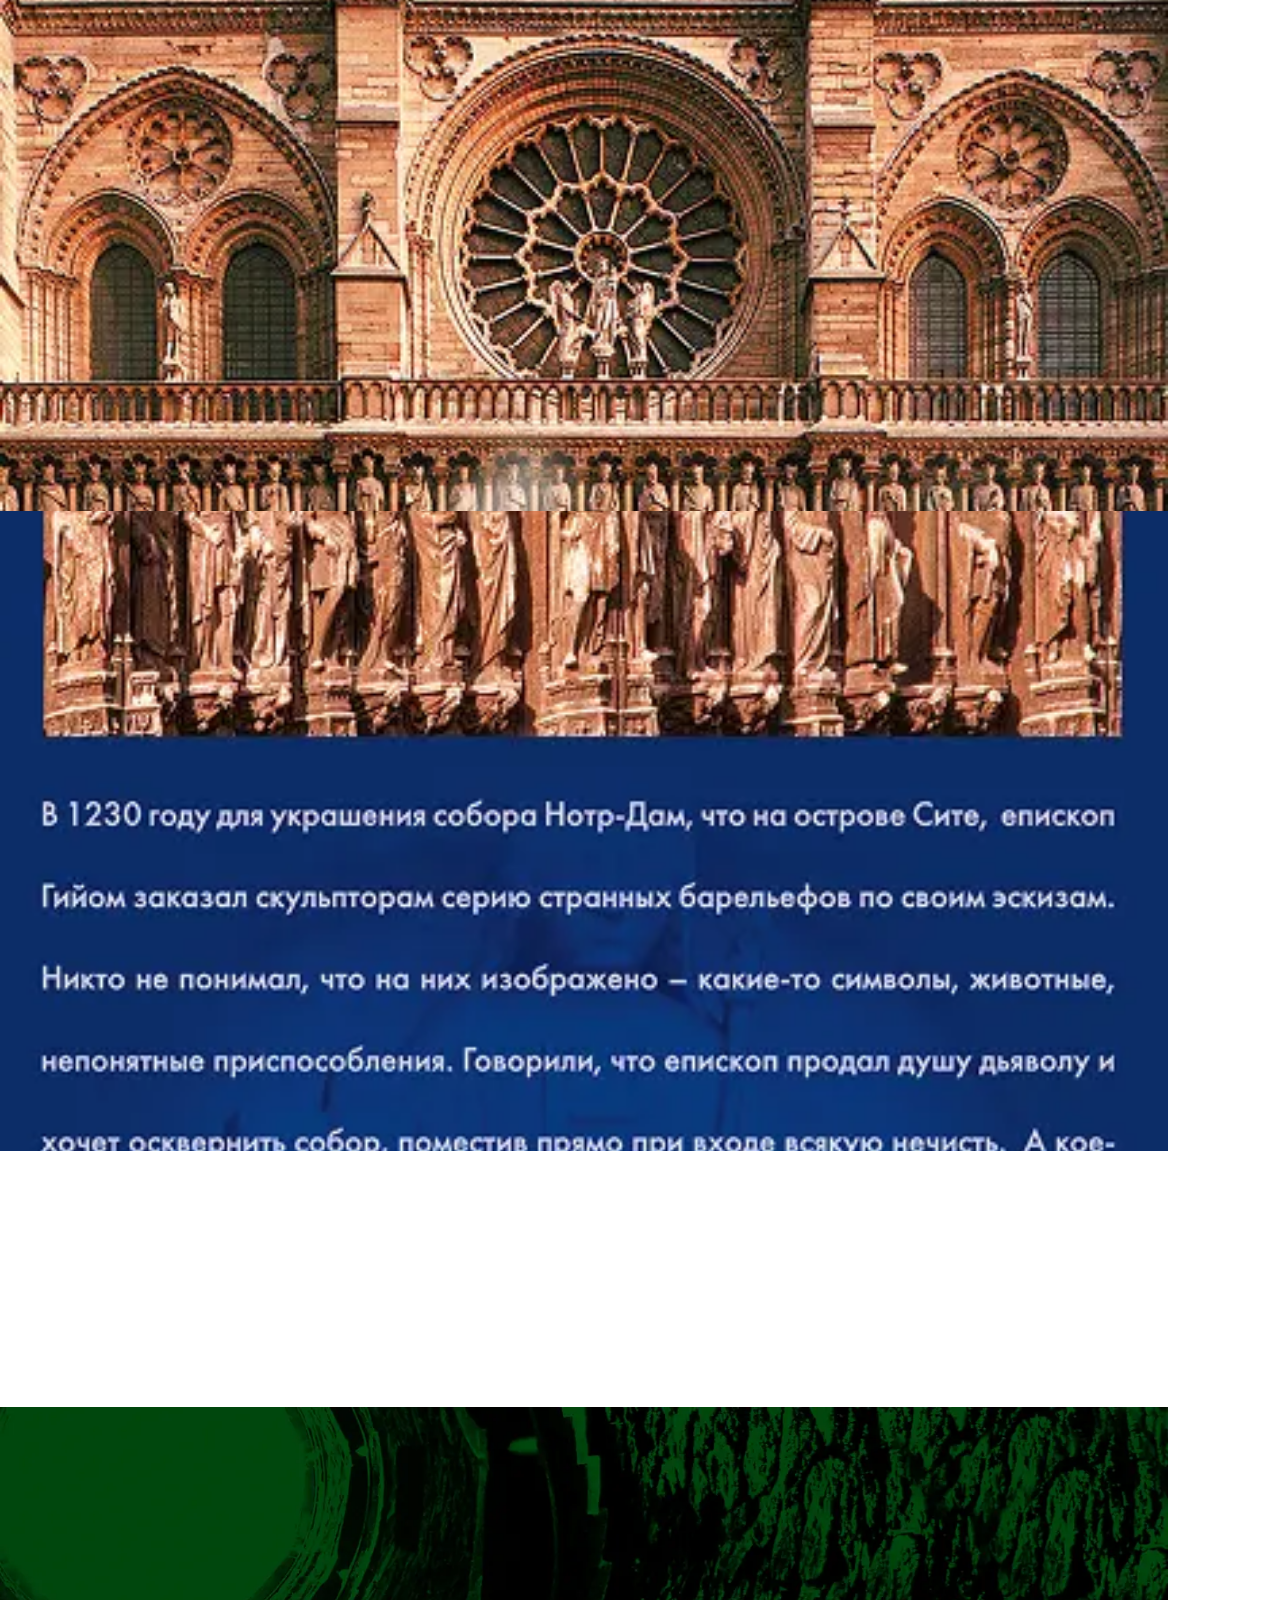
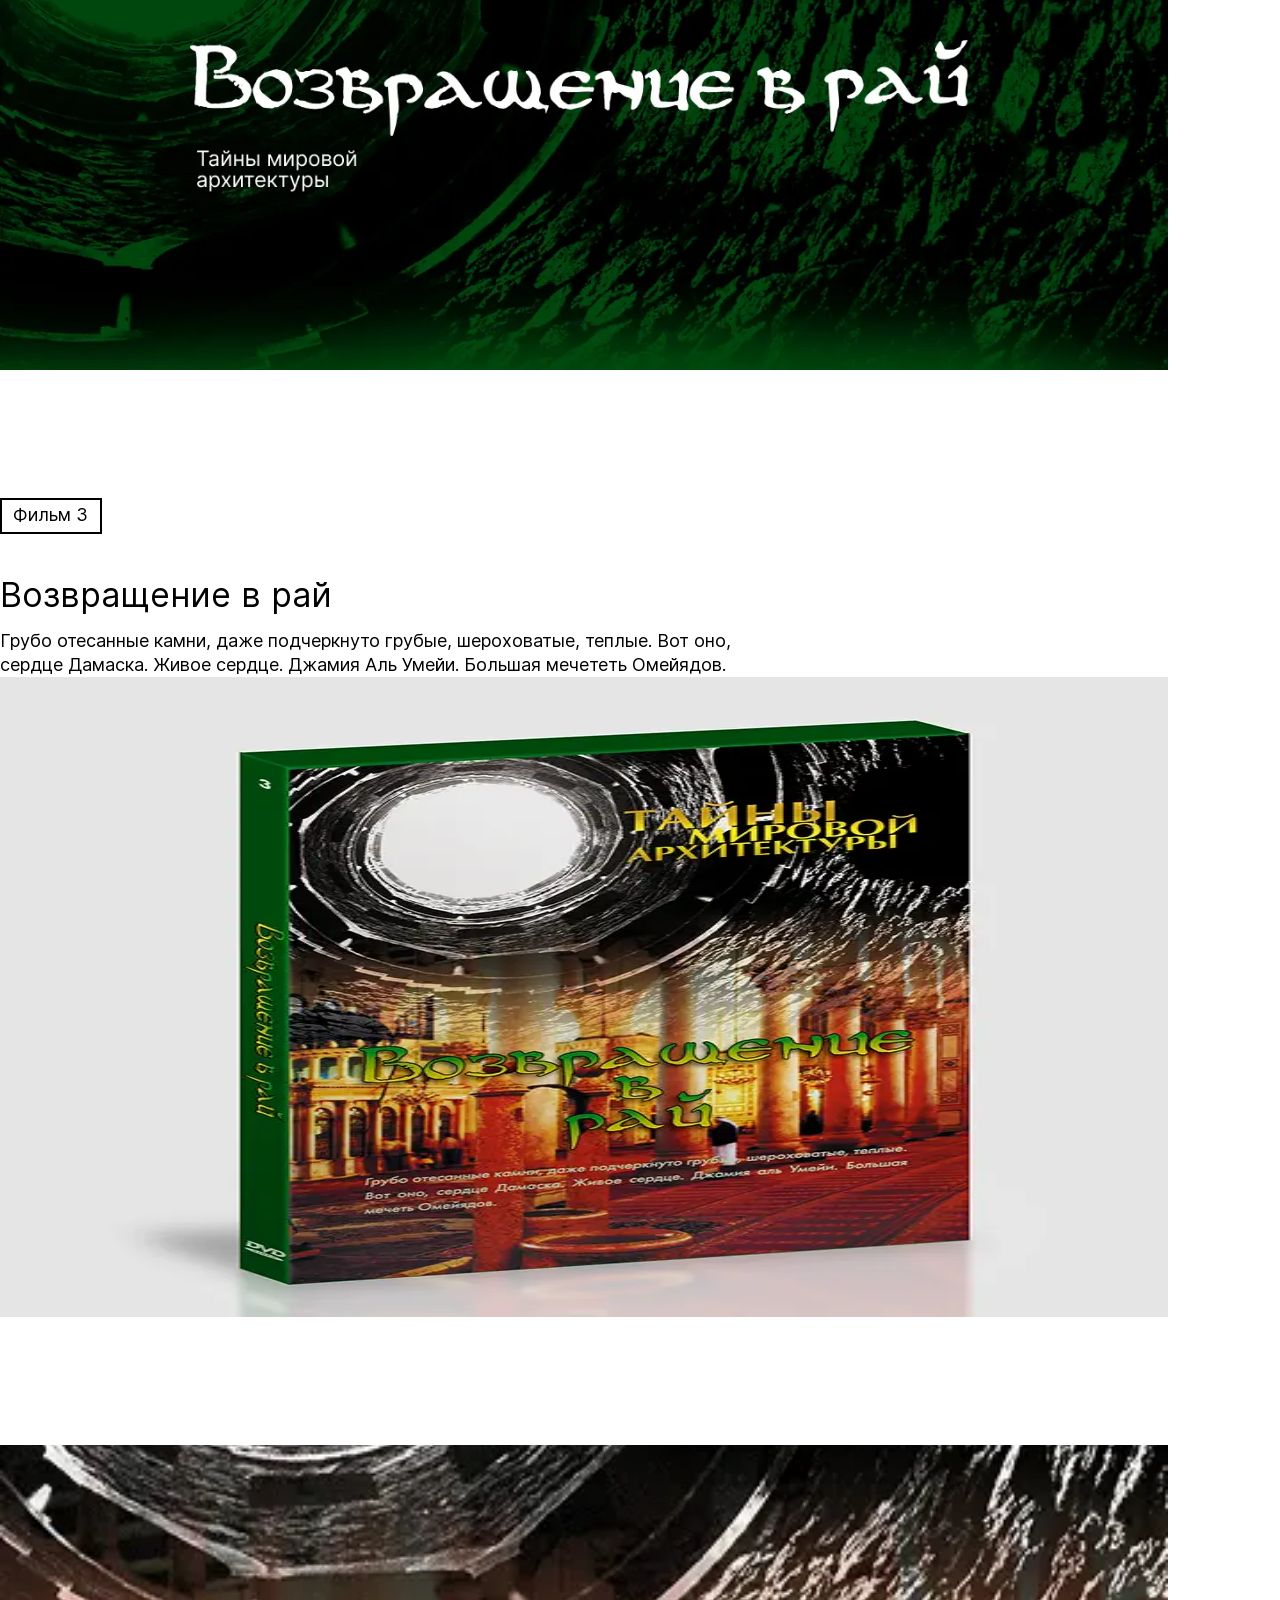
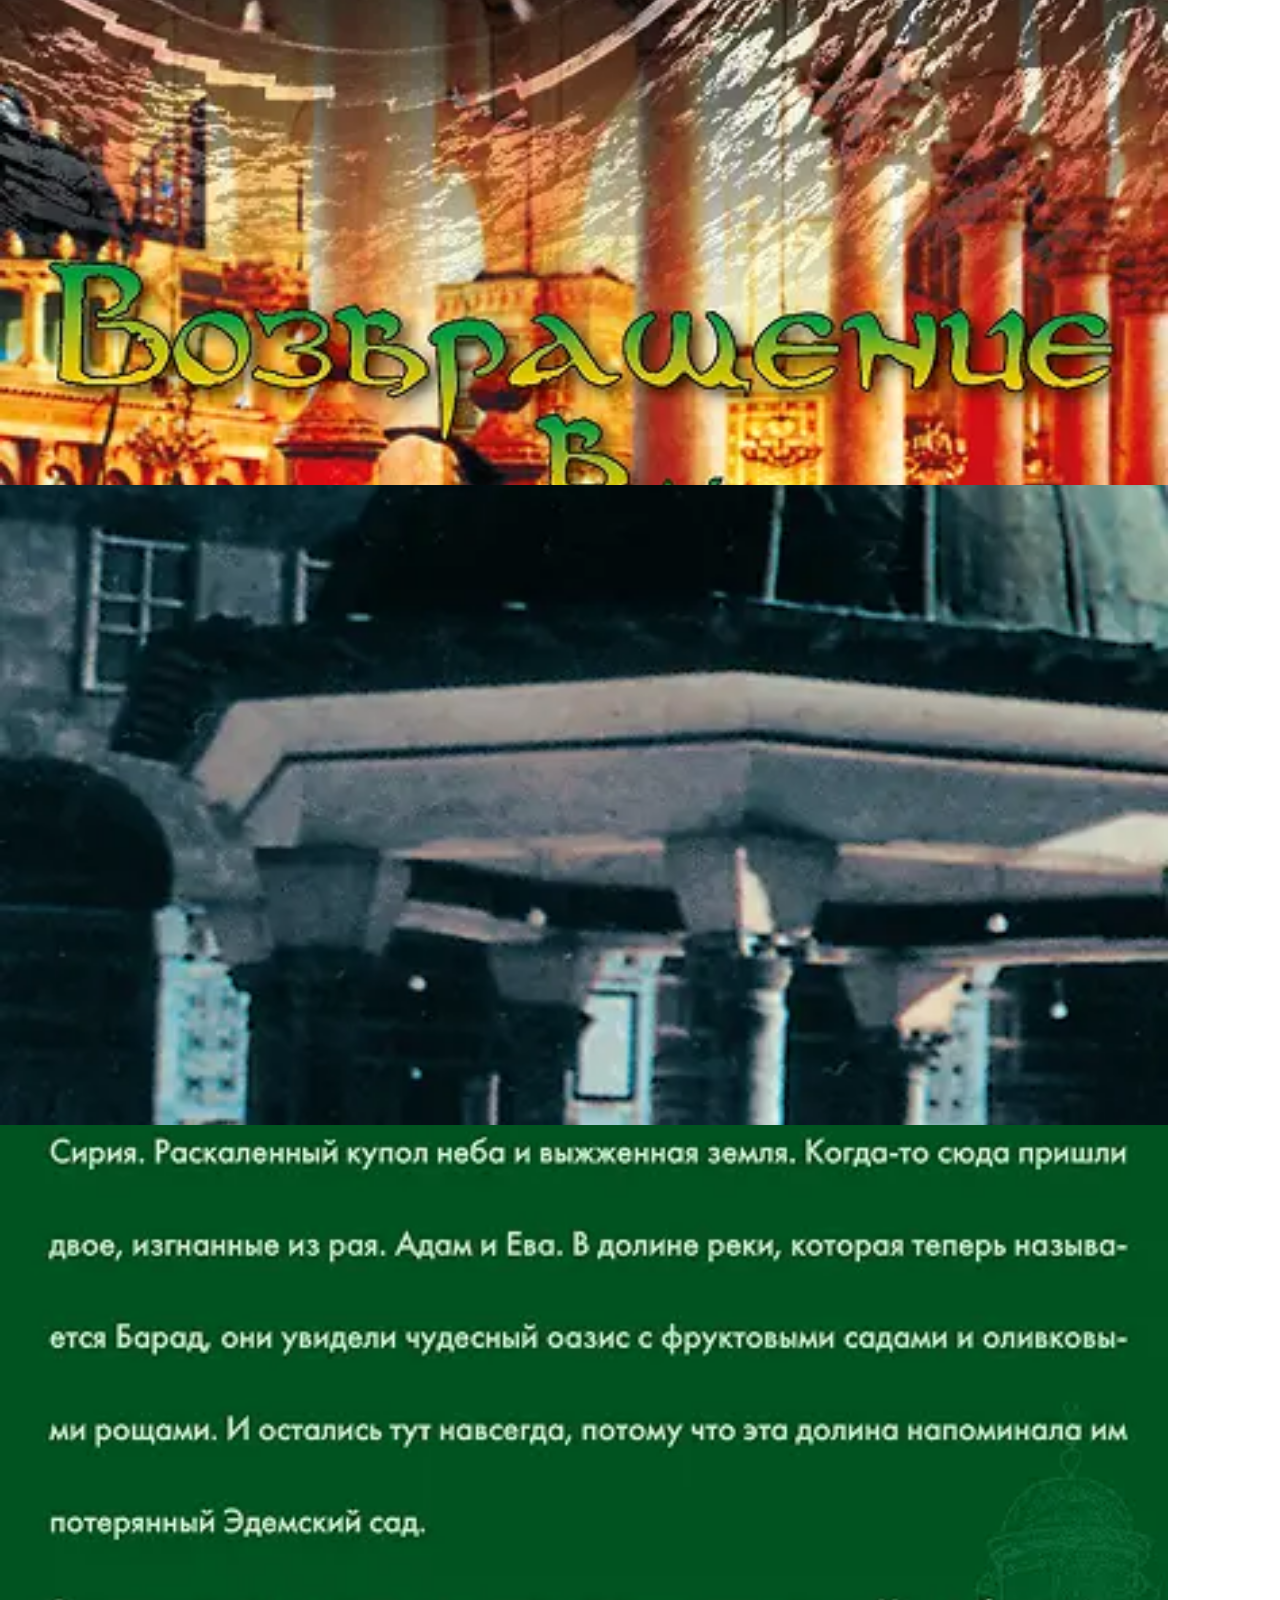
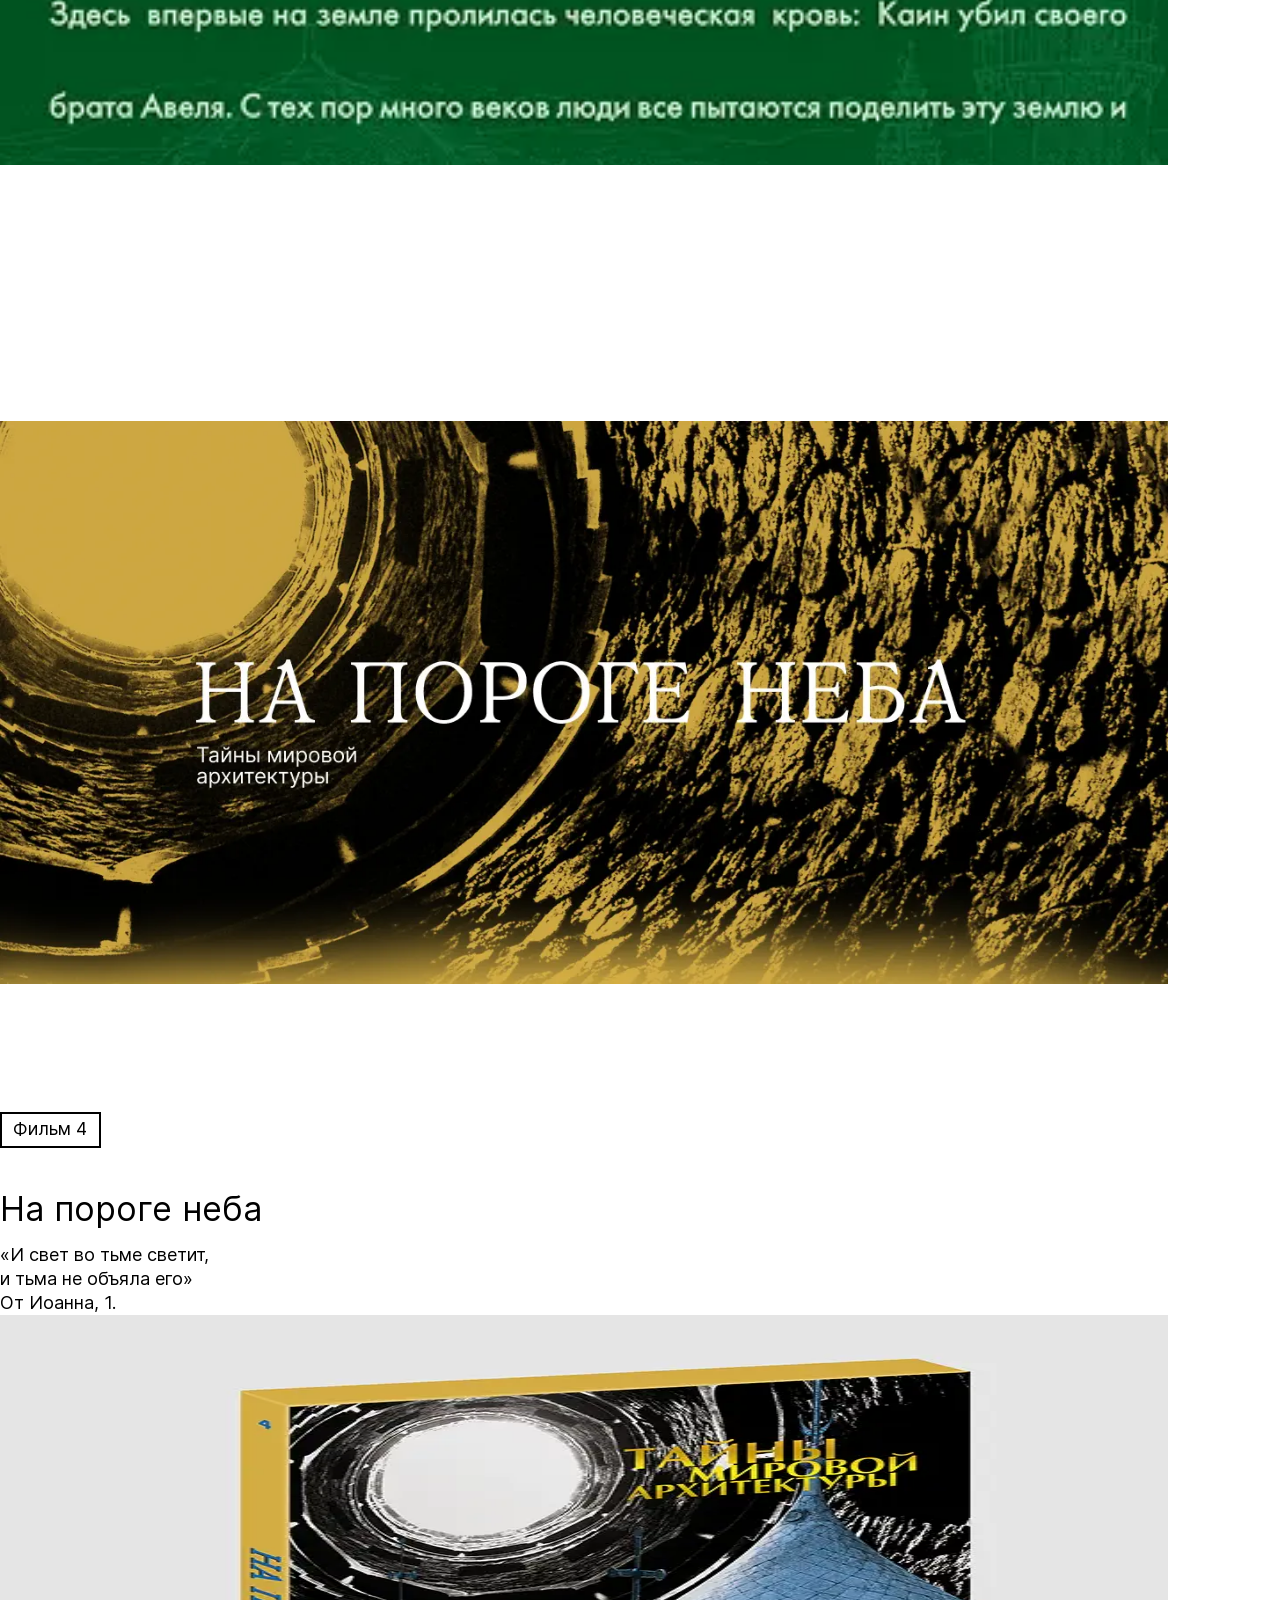
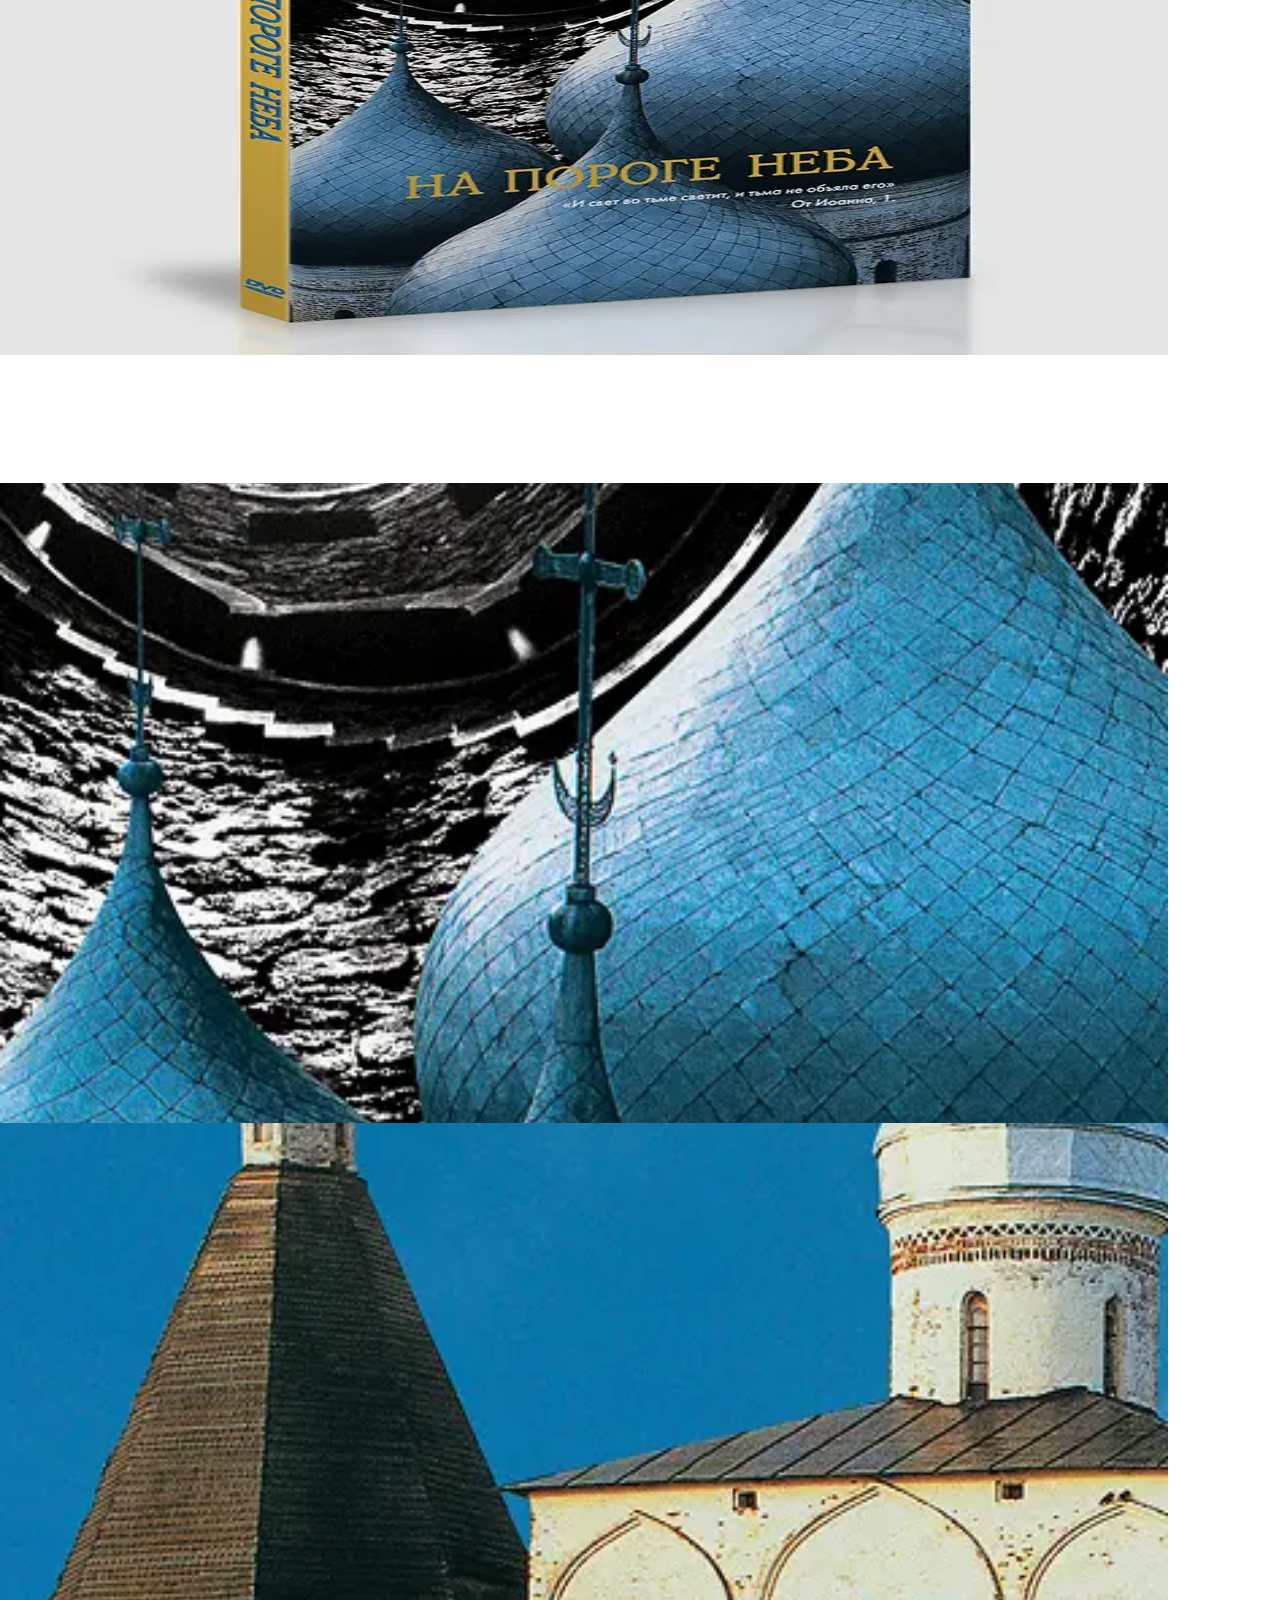
==== commit 44930f72: "Add files via upload" ====
--- a/index.html
+++ b/index.html
@@ -5,46 +5,44 @@
     <meta http-equiv="X-UA-Compatible" content="IE=edge">
     <meta name="viewport" content="width=device-width, initial-scale=1.0">
     <link rel="stylesheet" href="./css/fonts.css">
-    <link rel="stylesheet" href="./css/bootstrap-grid.css">
     <link rel="stylesheet" href="./css/bootstrap-reboot.min.css">
     <link rel="stylesheet" href="./css/style.css">
     <title>TMA</title>
 </head>
 <body>
     <header class="header container">
-        <div class="row">
-            <div class="header__logo col-4 col-md-3">
-                <div class="logo">
-                    <div class="logo__text">
-                        Ruslan Khaydarov.
-                    </div>
-                    <div class="logo__text">
-                        Designer
-                    </div>
-                </div>
-            </div>
-    
-            <nav class="header__nav col-8 col-md-9">
-                <button class="burger" type="button" aria-label="Menu" aria-expanded="false">
-                    <span class="burger__line"></span>
-                    <span class="burger__line"></span>
-                </button>
-
-                <div class="nav">
-                    <a href="#" class="nav__item">
-                        Work
-                    </a>
-                    <a href="#" class="nav__item">
-                        About
-                    </a>
-                    <a href="#" class="nav__item">
-                        Contact
-                    </a>
-                </div>
-
-                <div class="nav-overlay" hidden></div>
-            </nav>
+
+        <div class="header__logo">
+            <div class="logo">
+                <div class="logo__text">
+                    Ruslan Khaydarov.
+                </div>
+                <div class="logo__text">
+                    Designer
+                </div>
+            </div>
         </div>
+
+        <nav class="header__nav">
+            <button class="burger" type="button" aria-label="Menu" aria-expanded="false">
+                <span class="burger__line"></span>
+                <span class="burger__line"></span>
+            </button>
+
+            <div class="nav">
+                <a href="#" class="nav__item">
+                    Work
+                </a>
+                <a href="#" class="nav__item">
+                    About
+                </a>
+                <a href="#" class="nav__item">
+                    Contact
+                </a>
+            </div>
+
+            <div class="nav-overlay" hidden></div>
+        </nav>
         
 
     </header>
@@ -61,16 +59,16 @@
 
     <main class="main container">
 
-        <section class="section-intro u-pb-2x row">
-            <div class="section-intro__title col-12 col-md-6">
+        <section class="section-intro u-pb-2x">
+            <div class="section-intro__title">
                 <h1 class="section-intro__h1">
                     Тайны <br> мировой <br> архитектуры
                 </h1>
             </div>
-            <div class="section-intro__text col-12 col-md-6">
-                <h2 class="section-intro__h2">
+            <div class="section-intro__text">
+                <!-- <h2 class="section-intro__h2">
                     8 фильмов-загадок
-                </h2>
+                </h2> -->
                 <p>
                     «Тайны мировой архитектуры» — это самые загадочные и значительные явления в истории человечества, это судьбы людей, это великие тайны великих цивилизаций, неожиданно открывающиеся для нас через призму архитектуры. Дворцы и храмы, затерянные в пространстве и времени города... Восемь фильмов. Каждый из которых — откровение.
                 </p>
@@ -94,15 +92,15 @@
                     alt="" 
                     loading="lazy">
             </div>
-            <div class="section-book__content u-mb row">
-                <div class="section-book__text col-12 col-md-3">
+            <div class="section-book__content u-mb">
+                <div class="section-book__text">
                     <span class="section-book__label">Фильм 1</span>
                     <h2 class="section-book__title">Вольные <br> каменщки</h2>
                     <p>
                         В средние века так называли строителей. «Free Massons» – одни из самых загадочных в мире людей. Их присутствие чувствуется везде но, нигде не бывает явным.
                     </p>
                 </div>
-                <div class="section-book__img col-12 col-md-6 offset-md-3">
+                <div class="section-book__img">
                     <img 
                         srcset="./image/book-img-1.webp 1x, ./image/book-img-1_2x.webp 2x"
                         src="./image/book-img-1.webp.webp" 
@@ -111,22 +109,22 @@
                 </div>
                 
             </div>
-            <div class="section-book__gallery u-mb row">
-                <div class="section-book__slide col-12 col-md-4">
+            <div class="section-book__gallery u-mb">
+                <div class="section-book__slide">
                     <img 
                         srcset="./image/book-slide-1_1.webp 1x, ./image/book-slide-1_1_2x.webp 2x"
                         src="./image/book-slide-1_1.webp" 
                         alt="" 
                         loading="lazy">
                 </div>
-                <div class="section-book__slide col-12 col-md-4">
+                <div class="section-book__slide">
                     <img 
                         srcset="./image/book-slide-1_2.webp 1x, ./image/book-slide-1_2_2x.webp 2x"
                         src="./image/book-slide-1_2.webp" 
                         alt="" 
                         loading="lazy">
                 </div>
-                <div class="section-book__slide col-12 col-md-4">
+                <div class="section-book__slide">
                     <img 
                         srcset="./image/book-slide-1_3.webp 1x, ./image/book-slide-1_3_2x.webp 2x"
                         src="./image/book-slide-1_3.webp" 
@@ -144,15 +142,15 @@
                     alt="" 
                     loading="lazy">
             </div>
-            <div class="section-book__content u-mb row">
-                <div class="section-book__text col-12 col-md-3">
+            <div class="section-book__content u-mb">
+                <div class="section-book__text">
                     <span class="section-book__label">Фильм 2</span>
                     <h2 class="section-book__title">Алхимия Парижа</h2>
                     <p>
                         Тот кто разгадает значение символических барельефов, сможет превращать обычные металлы в золото, исцелять болезни и останавливать время.
                     </p>
                 </div>
-                <div class="section-book__img col-12 col-md-6 offset-md-3">
+                <div class="section-book__img">
                     <img 
                         srcset="./image/book-img-2.webp 1x, ./image/book-img-2_2x.webp 2x"
                         src="./image/book-img-2.webp.webp" 
@@ -161,22 +159,22 @@
                 </div>
                 
             </div>
-            <div class="section-book__gallery u-mb row">
-                <div class="section-book__slide col-12 col-md-4">
+            <div class="section-book__gallery u-mb">
+                <div class="section-book__slide">
                     <img 
                         srcset="./image/book-slide-2_1.webp 1x, ./image/book-slide-2_1_2x.webp 2x"
                         src="./image/book-slide-2_1.webp" 
                         alt="" 
                         loading="lazy">
                 </div>
-                <div class="section-book__slide col-12 col-md-4">
+                <div class="section-book__slide">
                     <img 
                         srcset="./image/book-slide-2_2.webp 1x, ./image/book-slide-2_2_2x.webp 2x"
                         src="./image/book-slide-2_2.webp" 
                         alt="" 
                         loading="lazy">
                 </div>
-                <div class="section-book__slide col-12 col-md-4">
+                <div class="section-book__slide">
                     <img 
                         srcset="./image/book-slide-2_3.webp 1x, ./image/book-slide-2_3_2x.webp 2x"
                         src="./image/book-slide-2_3.webp" 
@@ -194,15 +192,15 @@
                     alt="" 
                     loading="lazy">
             </div>
-            <div class="section-book__content u-mb row">
-                <div class="section-book__text col-12 col-md-3">
+            <div class="section-book__content u-mb">
+                <div class="section-book__text">
                     <span class="section-book__label">Фильм 3</span>
                     <h2 class="section-book__title">Возвращение в рай</h2>
                     <p>
                         Грубо отесанные камни, даже подчеркнуто грубые, шероховатые, теплые. Вот оно, сердце Дамаска. Живое сердце. Джамия Аль Умейи. Большая мечететь Омейядов. 
                     </p>
                 </div>
-                <div class="section-book__img col-12 col-md-6 offset-md-3">
+                <div class="section-book__img">
                     <img 
                         srcset="./image/book-img-3.webp 1x, ./image/book-img-3_2x.webp 2x"
                         src="./image/book-img-3.webp.webp" 
@@ -211,22 +209,22 @@
                 </div>
                 
             </div>
-            <div class="section-book__gallery u-mb row">
-                <div class="section-book__slide col-12 col-md-4">
+            <div class="section-book__gallery u-mb">
+                <div class="section-book__slide">
                     <img 
                         srcset="./image/book-slide-3_1.webp 1x, ./image/book-slide-3_1_2x.webp 2x"
                         src="./image/book-slide-3_1.webp" 
                         alt="" 
                         loading="lazy">
                 </div>
-                <div class="section-book__slide col-12 col-md-4">
+                <div class="section-book__slide">
                     <img 
                         srcset="./image/book-slide-3_2.webp 1x, ./image/book-slide-3_2_2x.webp 2x"
                         src="./image/book-slide-3_2.webp" 
                         alt="" 
                         loading="lazy">
                 </div>
-                <div class="section-book__slide col-12 col-md-4">
+                <div class="section-book__slide">
                     <img 
                         srcset="./image/book-slide-3_3.webp 1x, ./image/book-slide-3_3_2x.webp 2x"
                         src="./image/book-slide-3_3.webp" 
@@ -244,15 +242,15 @@
                     alt="" 
                     loading="lazy">
             </div>
-            <div class="section-book__content u-mb row">
-                <div class="section-book__text col-12 col-md-3">
+            <div class="section-book__content u-mb">
+                <div class="section-book__text">
                     <span class="section-book__label">Фильм 4</span>
                     <h2 class="section-book__title">На пороге неба</h2>
                     <p>
                         «И свет во тьме светит, <br> и тьма не объяла его» <br> От Иоанна, 1.
                     </p>
                 </div>
-                <div class="section-book__img col-12 col-md-6 offset-md-3">
+                <div class="section-book__img">
                     <img 
                         srcset="./image/book-img-4.webp 1x, ./image/book-img-4_2x.webp 2x"
                         src="./image/book-img-4.webp.webp" 
@@ -261,22 +259,22 @@
                 </div>
                 
             </div>
-            <div class="section-book__gallery u-mb row">
-                <div class="section-book__slide col-12 col-md-4">
+            <div class="section-book__gallery u-mb">
+                <div class="section-book__slide">
                     <img 
                         srcset="./image/book-slide-4_1.webp 1x, ./image/book-slide-4_1_2x.webp 2x"
                         src="./image/book-slide-4_1.webp" 
                         alt="" 
                         loading="lazy">
                 </div>
-                <div class="section-book__slide col-12 col-md-4">
+                <div class="section-book__slide">
                     <img 
                         srcset="./image/book-slide-4_2.webp 1x, ./image/book-slide-4_2_2x.webp 2x"
                         src="./image/book-slide-4_2.webp" 
                         alt="" 
                         loading="lazy">
                 </div>
-                <div class="section-book__slide col-12 col-md-4">
+                <div class="section-book__slide">
                     <img 
                         srcset="./image/book-slide-4_3.webp 1x, ./image/book-slide-4_3_2x.webp 2x"
                         src="./image/book-slide-4_3.webp" 
@@ -294,15 +292,15 @@
                     alt="" 
                     loading="lazy">
             </div>
-            <div class="section-book__content u-mb row">
-                <div class="section-book__text col-12 col-md-3">
+            <div class="section-book__content u-mb">
+                <div class="section-book__text">
                     <span class="section-book__label">Фильм 5</span>
                     <h2 class="section-book__title">Тайна великих <br> мореплавателей</h2>
                     <p>
                         «Одежды носить белые, избегать ропота и поцелуя всех женщин»... Из Устава Ордена «Бедных рыцарей и храма Соломона», сокращенно «храмовники». Тамплиеров. «Tample» с французского переводится как «храм».
                     </p>
                 </div>
-                <div class="section-book__img col-12 col-md-6 offset-md-3">
+                <div class="section-book__img">
                     <img 
                         srcset="./image/book-img-5.webp 1x, ./image/book-img-5_2x.webp 2x"
                         src="./image/book-img-5.webp.webp" 
@@ -311,22 +309,22 @@
                 </div>
                 
             </div>
-            <div class="section-book__gallery u-mb row">
-                <div class="section-book__slide col-12 col-md-4">
+            <div class="section-book__gallery u-mb">
+                <div class="section-book__slide">
                     <img 
                         srcset="./image/book-slide-5_1.webp 1x, ./image/book-slide-5_1_2x.webp 2x"
                         src="./image/book-slide-5_1.webp" 
                         alt="" 
                         loading="lazy">
                 </div>
-                <div class="section-book__slide col-12 col-md-4">
+                <div class="section-book__slide">
                     <img 
                         srcset="./image/book-slide-5_2.webp 1x, ./image/book-slide-5_2_2x.webp 2x"
                         src="./image/book-slide-5_2.webp" 
                         alt="" 
                         loading="lazy">
                 </div>
-                <div class="section-book__slide col-12 col-md-4">
+                <div class="section-book__slide">
                     <img 
                         srcset="./image/book-slide-5_3.webp 1x, ./image/book-slide-5_3_2x.webp 2x"
                         src="./image/book-slide-5_3.webp" 
@@ -344,15 +342,15 @@
                     alt="" 
                     loading="lazy">
             </div>
-            <div class="section-book__content u-mb row">
-                <div class="section-book__text col-12 col-md-3">
+            <div class="section-book__content u-mb">
+                <div class="section-book__text">
                     <span class="section-book__label">Фильм 6</span>
                     <h2 class="section-book__title">Загадки Великого Сфинкса</h2>
                     <p>
                         Жители Барселоны клянутся, что в день, когда его хоронили, плакали камни. А дома которые он построил, скорбно склонили башни. Но одних слухов недостаточно, что бы заинтересовать Ватикан. Значит в этой истории есть что то еще...
                     </p>
                 </div>
-                <div class="section-book__img col-12 col-md-6 offset-md-3">
+                <div class="section-book__img">
                     <img 
                         srcset="./image/book-img-6.webp 1x, ./image/book-img-6_2x.webp 2x"
                         src="./image/book-img-6.webp.webp" 
@@ -361,22 +359,22 @@
                 </div>
                 
             </div>
-            <div class="section-book__gallery u-mb row">
-                <div class="section-book__slide col-12 col-md-4">
+            <div class="section-book__gallery u-mb">
+                <div class="section-book__slide">
                     <img 
                         srcset="./image/book-slide-6_1.webp 1x, ./image/book-slide-6_1_2x.webp 2x"
                         src="./image/book-slide-6_1.webp" 
                         alt="" 
                         loading="lazy">
                 </div>
-                <div class="section-book__slide col-12 col-md-4">
+                <div class="section-book__slide">
                     <img 
                         srcset="./image/book-slide-6_2.webp 1x, ./image/book-slide-6_2_2x.webp 2x"
                         src="./image/book-slide-6_2.webp" 
                         alt="" 
                         loading="lazy">
                 </div>
-                <div class="section-book__slide col-12 col-md-4">
+                <div class="section-book__slide">
                     <img 
                         srcset="./image/book-slide-6_3.webp 1x, ./image/book-slide-6_3_2x.webp 2x"
                         src="./image/book-slide-6_3.webp" 
@@ -394,15 +392,15 @@
                     alt="" 
                     loading="lazy">
             </div>
-            <div class="section-book__content u-mb row">
-                <div class="section-book__text col-12 col-md-3">
+            <div class="section-book__content u-mb">
+                <div class="section-book__text">
                     <span class="section-book__label">Фильм 7</span>
                     <h2 class="section-book__title">Зашифрованная мудрость</h2>
                     <p>
                         Говорят, что сверху это похоже на крест. Или на самолет. Но многие утверждают, что священная птица Ибис, которая в древнем Египте символизировала Тота – бога правосудия и мудрости.
                     </p>
                 </div>
-                <div class="section-book__img col-12 col-md-6 offset-md-3">
+                <div class="section-book__img">
                     <img 
                         srcset="./image/book-img-7.webp 1x, ./image/book-img-7_2x.webp 2x"
                         src="./image/book-img-7.webp.webp" 
@@ -411,22 +409,22 @@
                 </div>
                 
             </div>
-            <div class="section-book__gallery u-mb row">
-                <div class="section-book__slide col-12 col-md-4">
+            <div class="section-book__gallery u-mb">
+                <div class="section-book__slide">
                     <img 
                         srcset="./image/book-slide-7_1.webp 1x, ./image/book-slide-7_1_2x.webp 2x"
                         src="./image/book-slide-7_1.webp" 
                         alt="" 
                         loading="lazy">
                 </div>
-                <div class="section-book__slide col-12 col-md-4">
+                <div class="section-book__slide">
                     <img 
                         srcset="./image/book-slide-7_2.webp 1x, ./image/book-slide-7_2_2x.webp 2x"
                         src="./image/book-slide-7_2.webp" 
                         alt="" 
                         loading="lazy">
                 </div>
-                <div class="section-book__slide col-12 col-md-4">
+                <div class="section-book__slide">
                     <img 
                         srcset="./image/book-slide-7_3.webp 1x, ./image/book-slide-7_3_2x.webp 2x"
                         src="./image/book-slide-7_3.webp" 
@@ -444,15 +442,15 @@
                     alt="" 
                     loading="lazy">
             </div>
-            <div class="section-book__content u-mb row">
-                <div class="section-book__text col-12 col-md-3">
+            <div class="section-book__content u-mb">
+                <div class="section-book__text">
                     <span class="section-book__label">Фильм 8</span>
                     <h2 class="section-book__title">Когда улыбаются Боги</h2>
                     <p>
                         Ангкор. Таинственный город. Древняя легенда гласит, что ни одно не обходилось в Ангкоре без вмешательства богов. Их присутствие ощущаешь почте физически. Глаза в которые нельзя заглянуть, смотрят вам в спину с каменных барельефов и улыбаются...
                     </p>
                 </div>
-                <div class="section-book__img col-12 col-md-6 offset-md-3">
+                <div class="section-book__img">
                     <img 
                         srcset="./image/book-img-8.webp 1x, ./image/book-img-8_2x.webp 2x"
                         src="./image/book-img-8.webp.webp" 
@@ -461,22 +459,22 @@
                 </div>
                 
             </div>
-            <div class="section-book__gallery u-mb row">
-                <div class="section-book__slide col-12 col-md-4">
+            <div class="section-book__gallery u-mb">
+                <div class="section-book__slide">
                     <img 
                         srcset="./image/book-slide-8_1.webp 1x, ./image/book-slide-8_1_2x.webp 2x"
                         src="./image/book-slide-8_1.webp" 
                         alt="" 
                         loading="lazy">
                 </div>
-                <div class="section-book__slide col-12 col-md-4">
+                <div class="section-book__slide">
                     <img 
                         srcset="./image/book-slide-8_2.webp 1x, ./image/book-slide-8_2_2x.webp 2x"
                         src="./image/book-slide-8_2.webp" 
                         alt="" 
                         loading="lazy">
                 </div>
-                <div class="section-book__slide col-12 col-md-4">
+                <div class="section-book__slide">
                     <img 
                         srcset="./image/book-slide-8_3.webp 1x, ./image/book-slide-8_3_2x.webp 2x"
                         src="./image/book-slide-8_3.webp" 
@@ -489,26 +487,24 @@
     </main>
 
     <footer class="footer">
-        <div class="container">
-            <div class="row">
-                <div class="footer__logo col-12 col-md-3">
-                    <div class="logo">
-                        <div class="logo__text">
-                            Ruslan Khaydarov.
-                        </div>
-                        <div class="logo__text">
-                            Designer
-                        </div>
+        <div class="container footer__container">
+            <div class="footer__logo">
+                <div class="logo">
+                    <div class="logo__text">
+                        Ruslan Khaydarov.
                     </div>
-                </div>
-                <div class="footer__contacts col-12 col-md-3">
-                    <a href="#" class="footer__link">
-                        Mail: deruslan2000@gmail.com
-                    </a>
-                    <a href="#" class="footer__link">
-                        Telegram: de_ruslan
-                    </a>
-                </div>
+                    <div class="logo__text">
+                        Designer
+                    </div>
+                </div>
+            </div>
+            <div class="footer__contacts">
+                <a href="#" class="footer__link">
+                    Mail: deruslan2000@gmail.com
+                </a>
+                <a href="#" class="footer__link">
+                    Telegram: de_ruslan
+                </a>
             </div>
         </div>
     </footer>
--- a/css/style.css
+++ b/css/style.css
@@ -40,9 +40,17 @@
 
 body {
     font-family: "Inter";
+    font-weight: 400;
     font-size: 18px;
     line-height: 24px;
     color: #000;
+    -webkit-font-smoothing: antialiased;
+    -moz-osx-font-smoothing: grayscale;
+    text-rendering: optimizeLegibility;
+}
+
+h1, h2, h3, h4, h5, h6 {
+    font-weight: 400;
 }
 
 a {
@@ -167,6 +175,10 @@
     margin-bottom: 44px;
 }
 
+.section-book__img img {
+    max-height: 640px;
+}
+
 .section-book__title {
     margin-bottom: 17px;
 }
@@ -249,6 +261,16 @@
       .section-intro__h2 {
         margin-bottom: 20px;
       }
+
+      h1 {
+        font-size: 34px;
+        line-height: 32px;
+    }
+    
+    h2 {
+        font-size: 24px;
+        line-height: 1;
+    }
 }
 
 @media(max-width: 576px) {
@@ -313,3 +335,13 @@
     margin-bottom: 64px;
   }
 }
+
+@media(min-width: 1441px) {
+    .section-book__slide img {
+        max-height: none;
+    }
+
+    .section-book__img img {
+        max-height: none;
+    }
+}
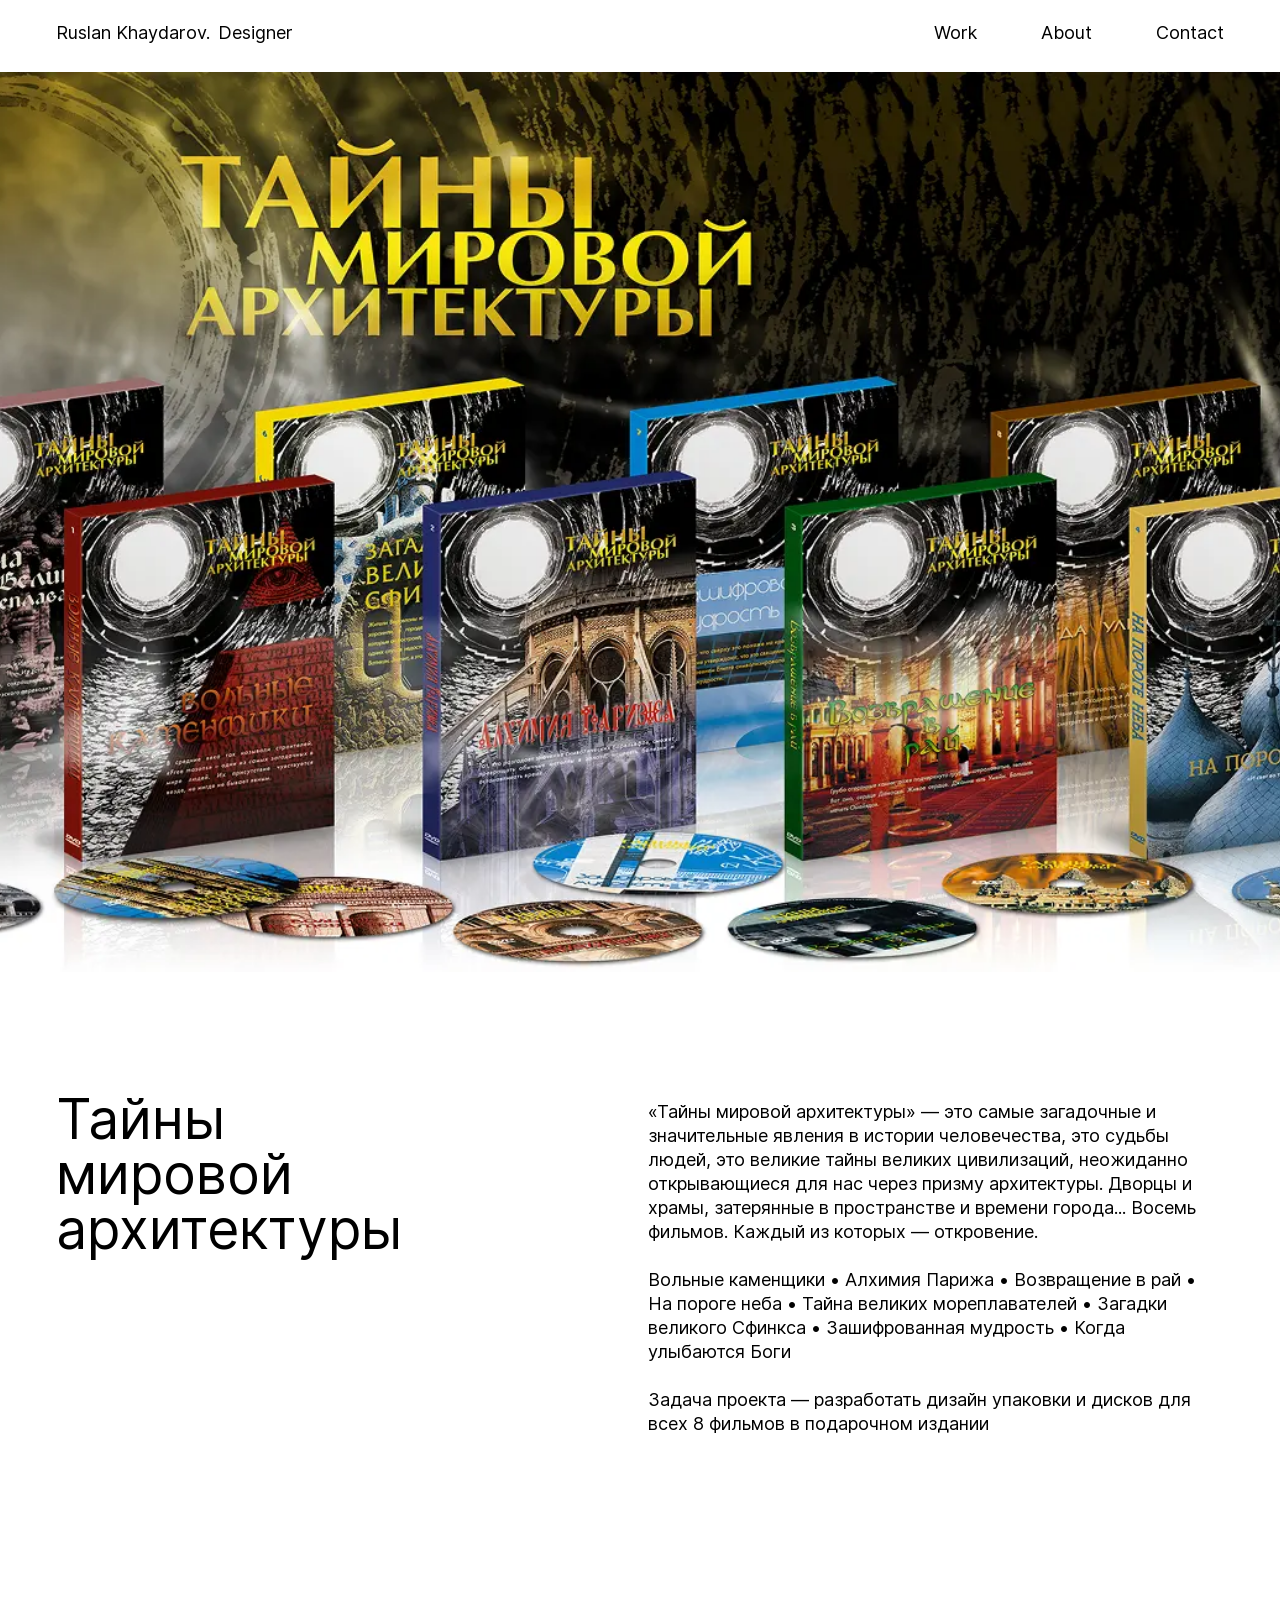
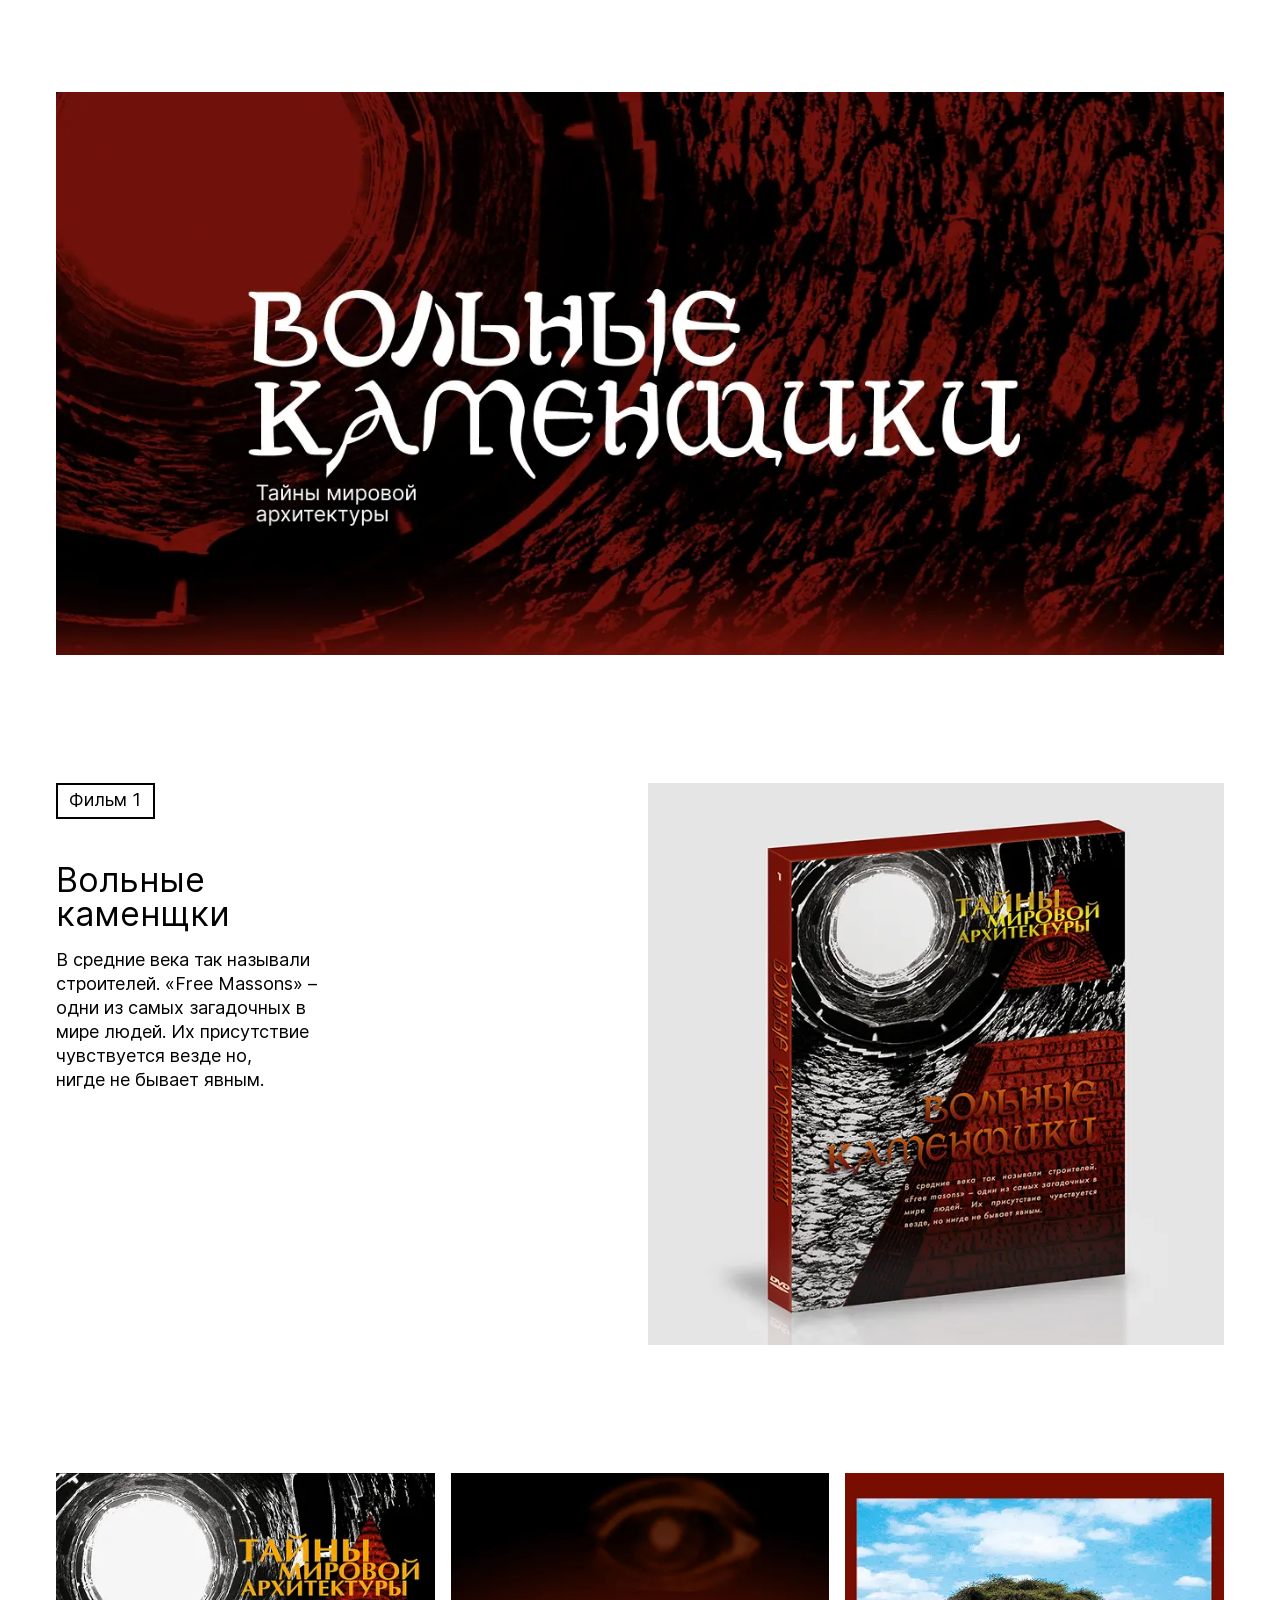
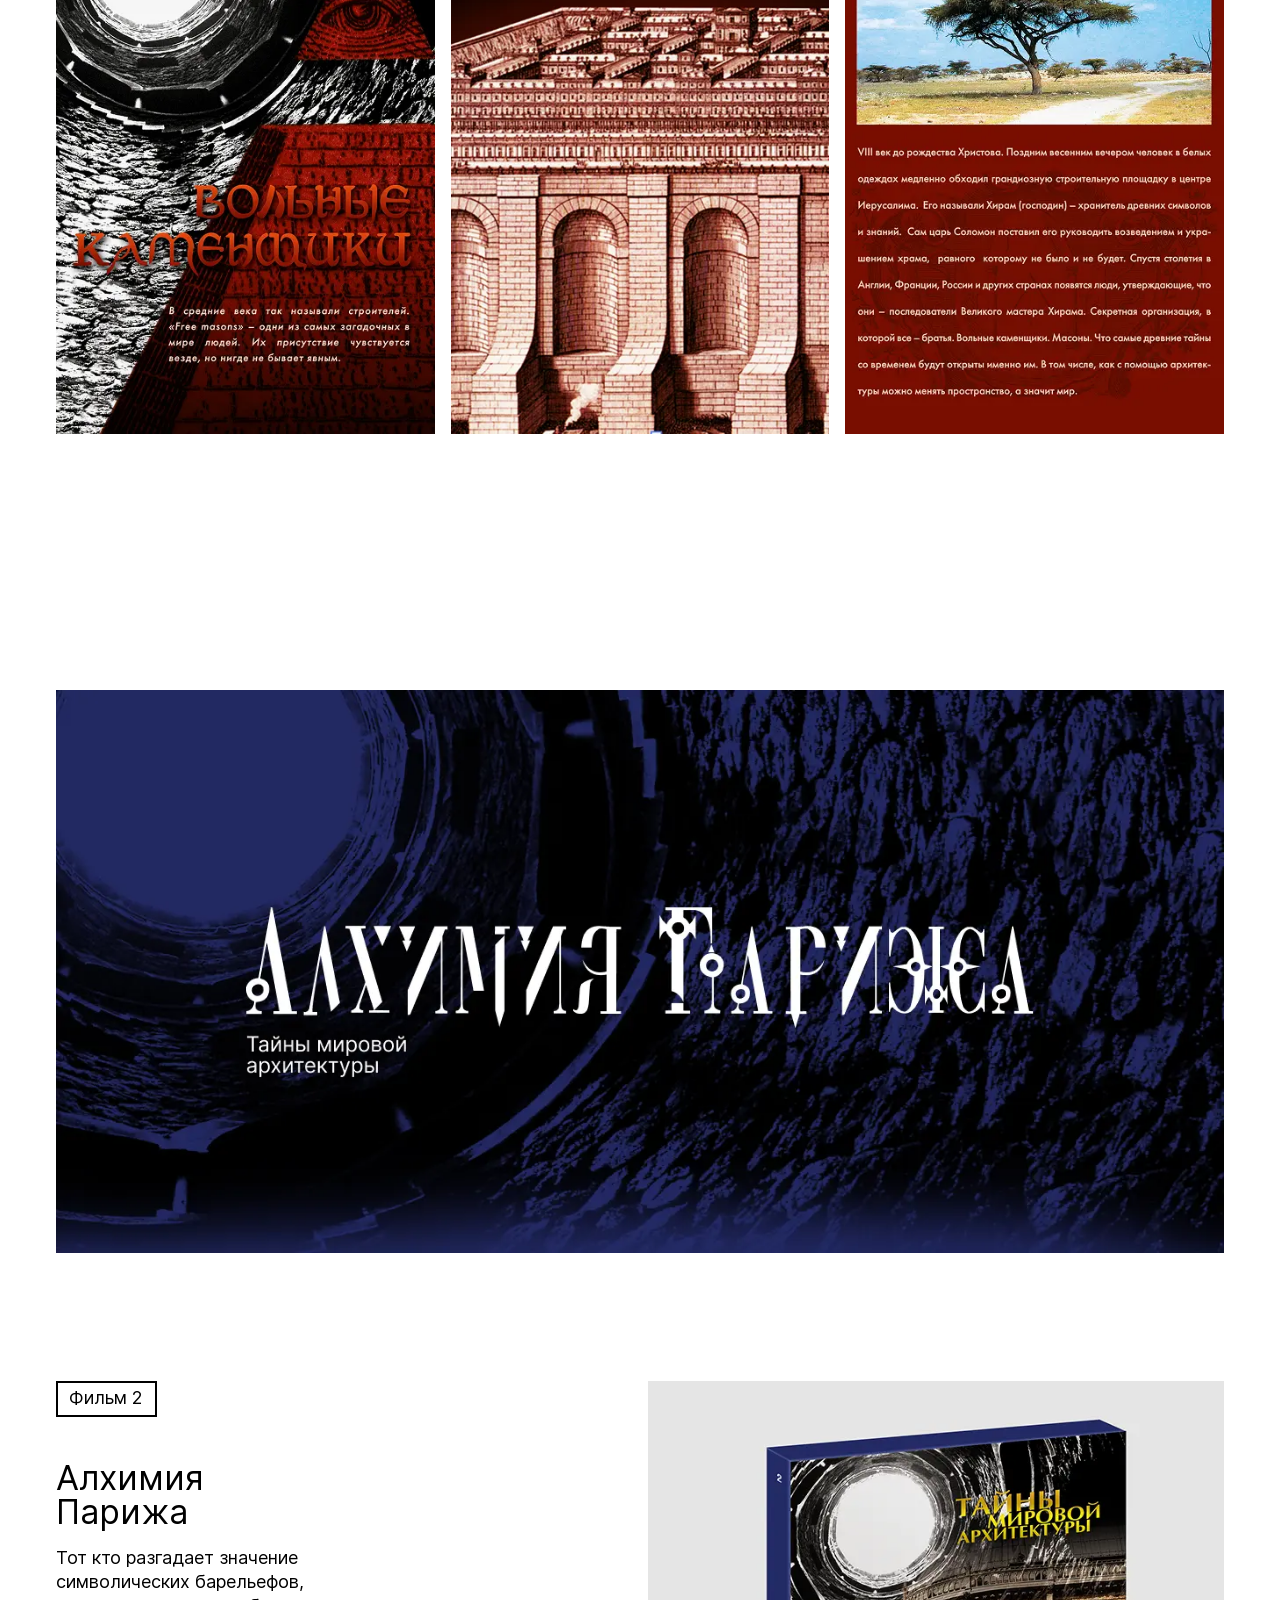
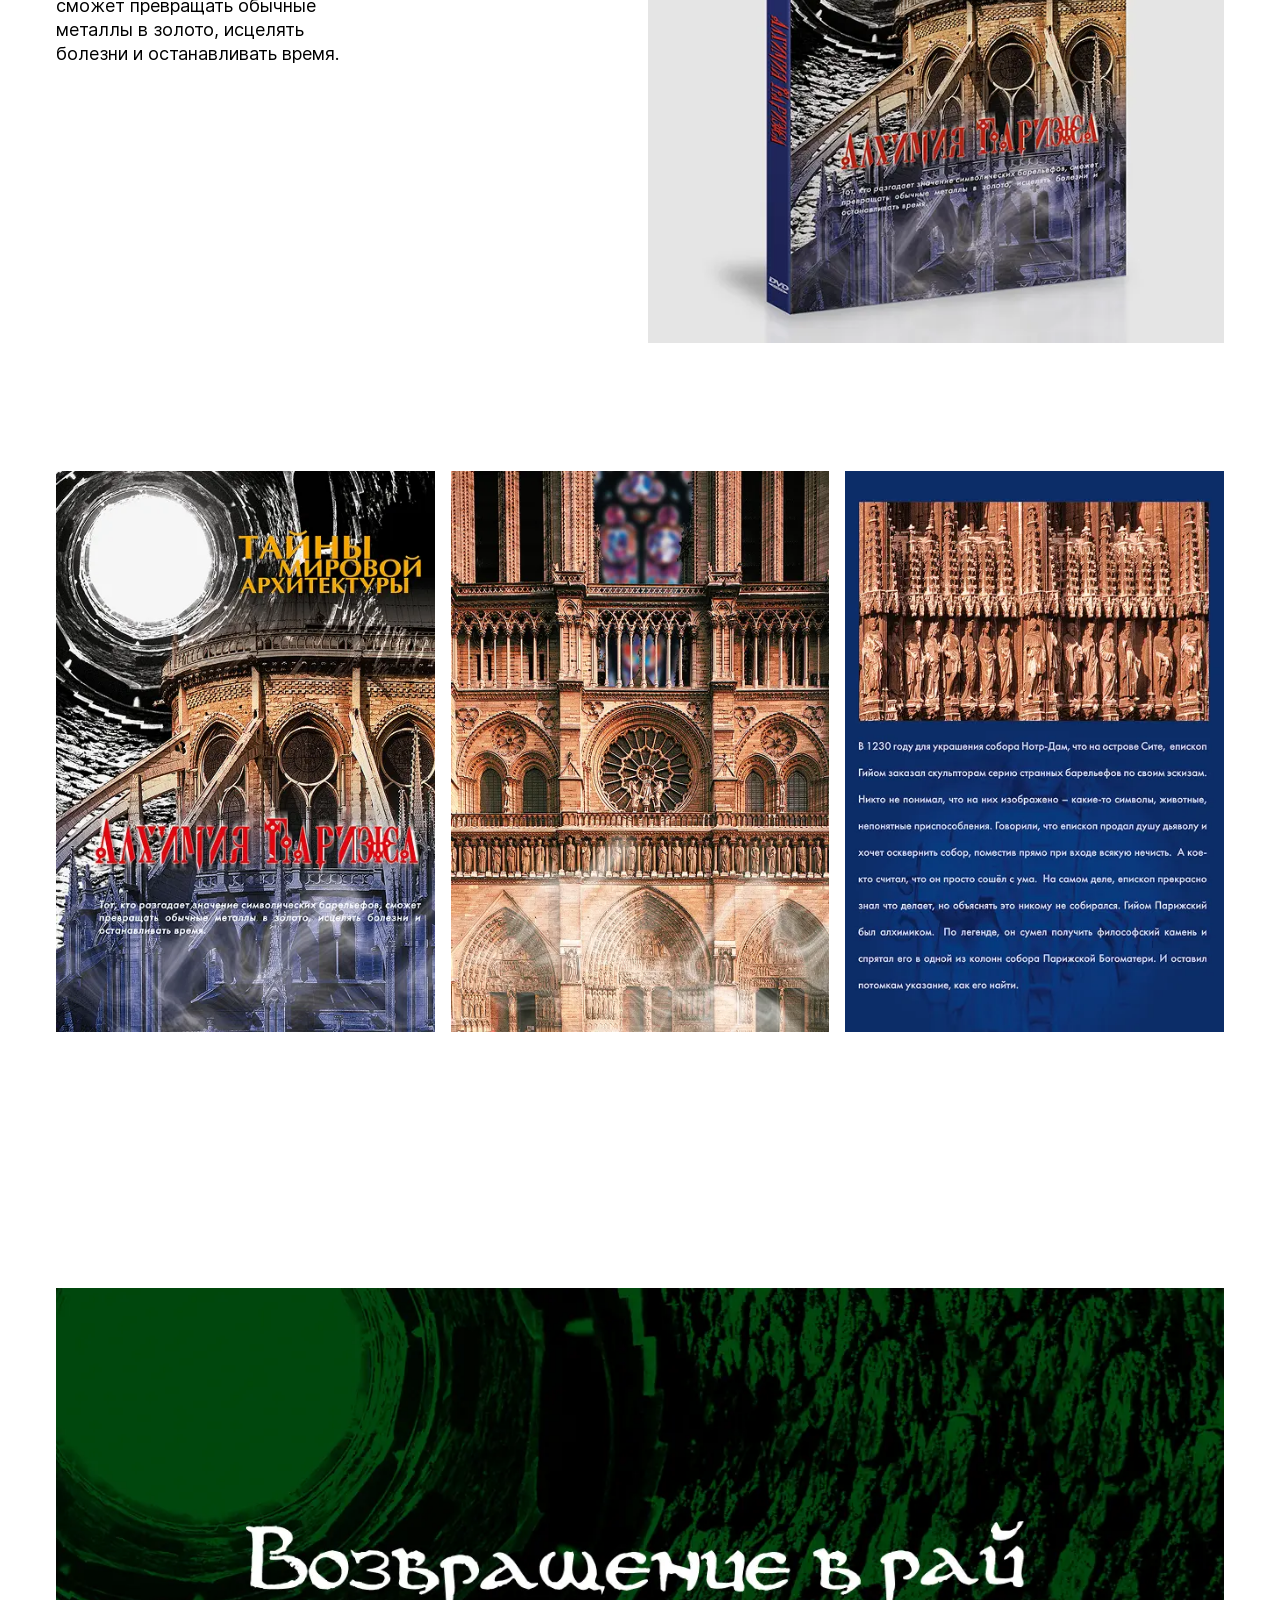
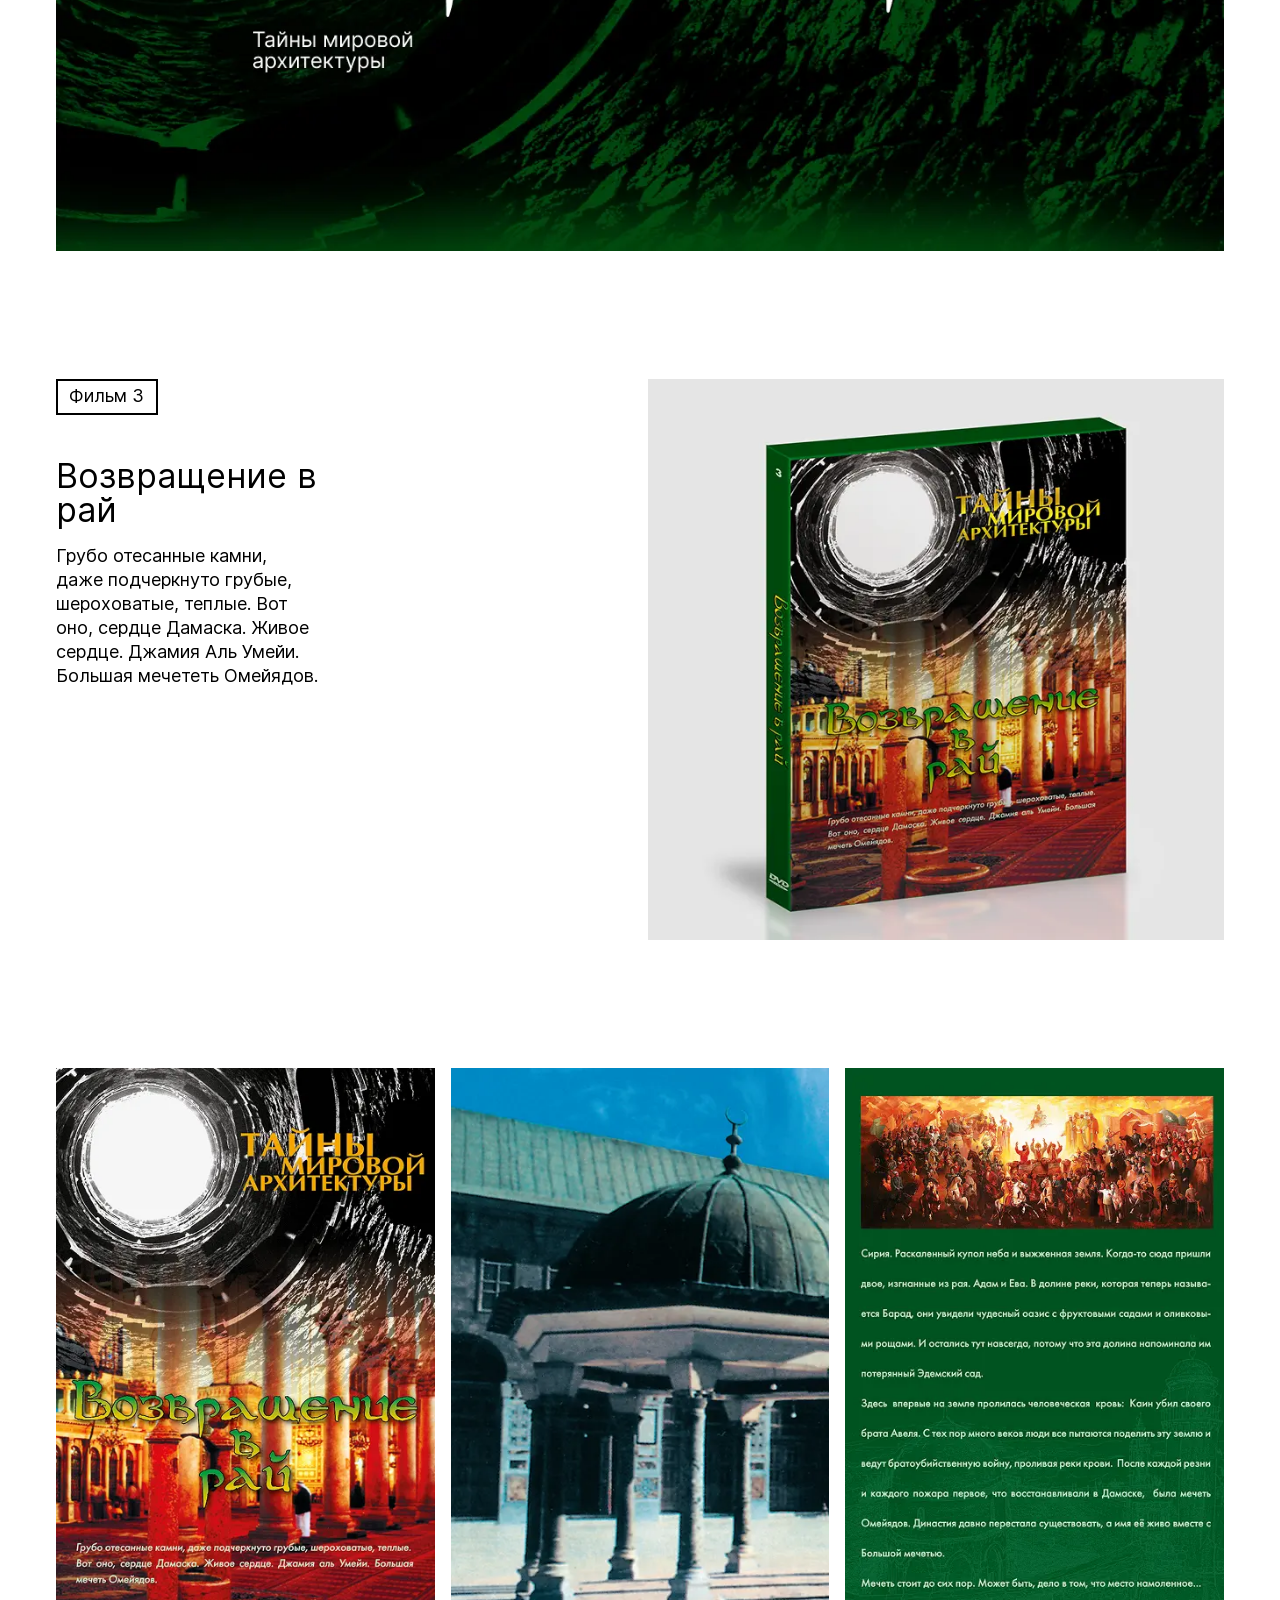
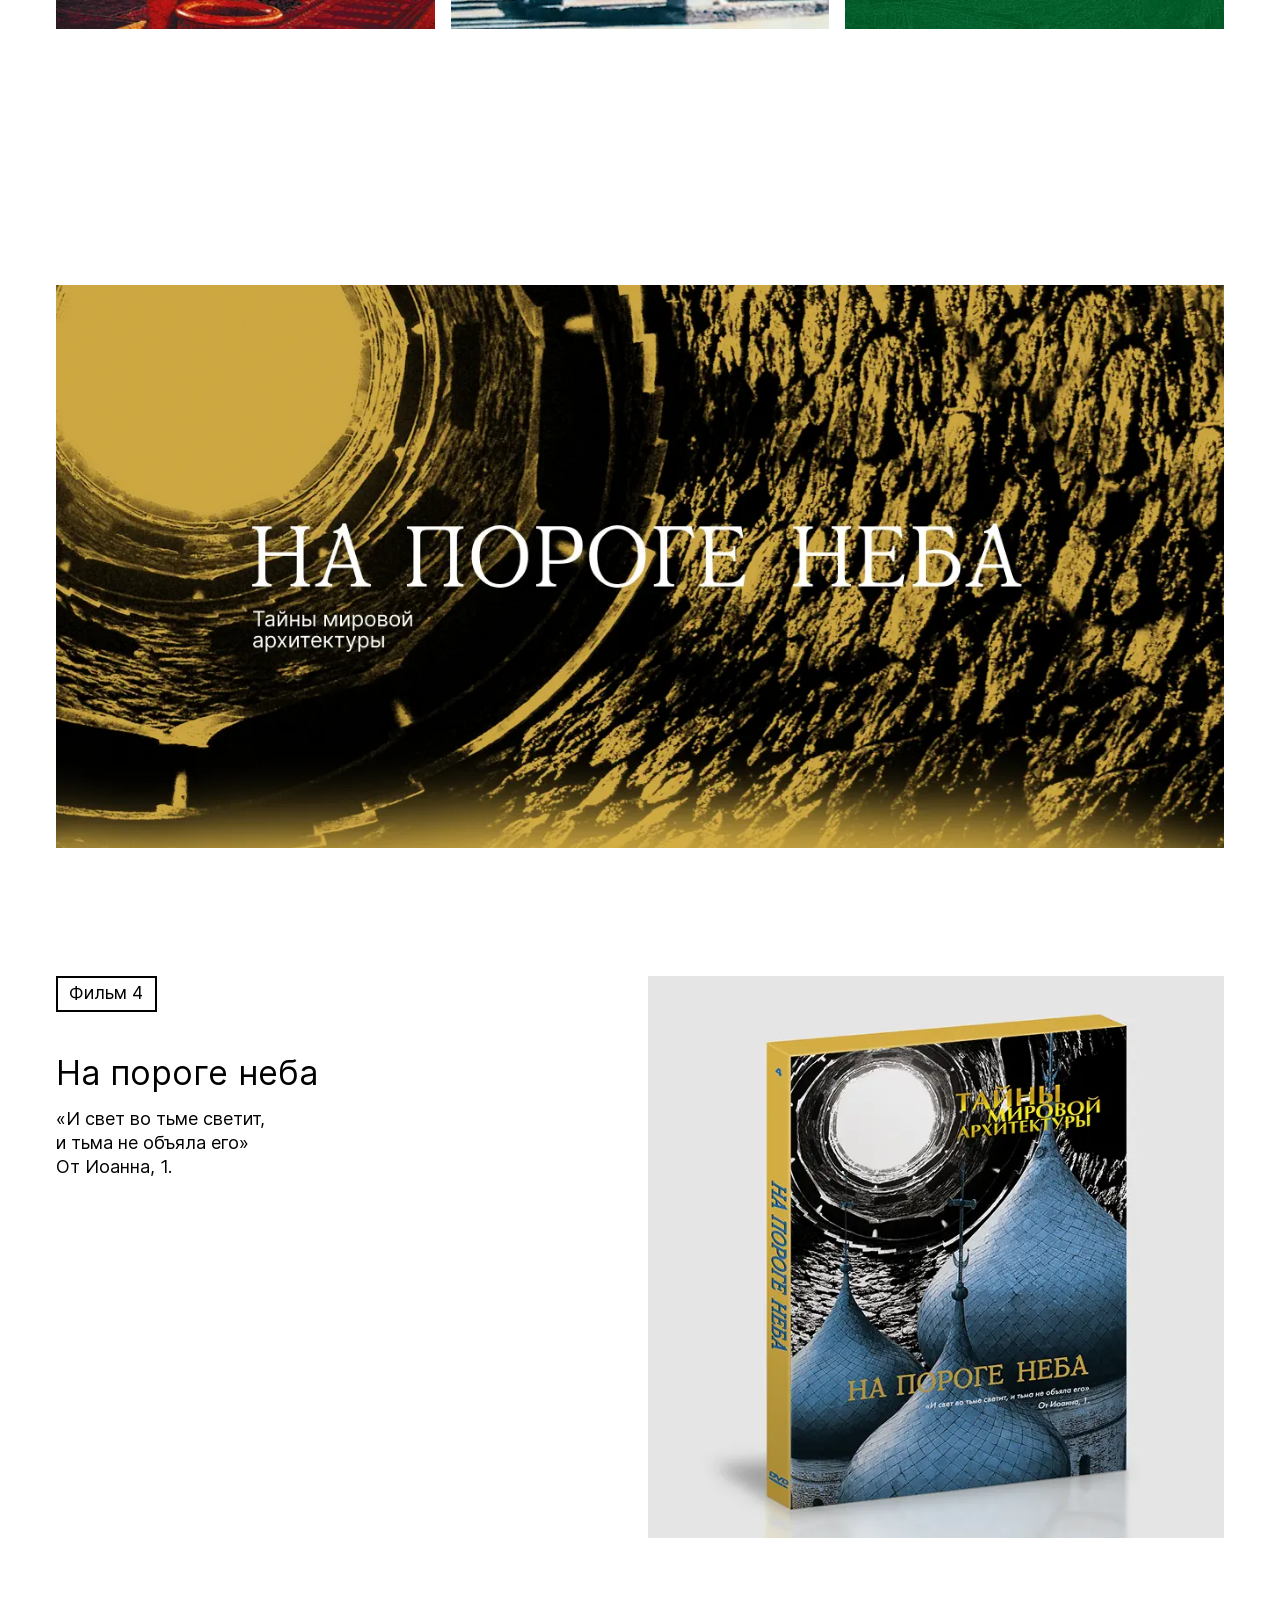
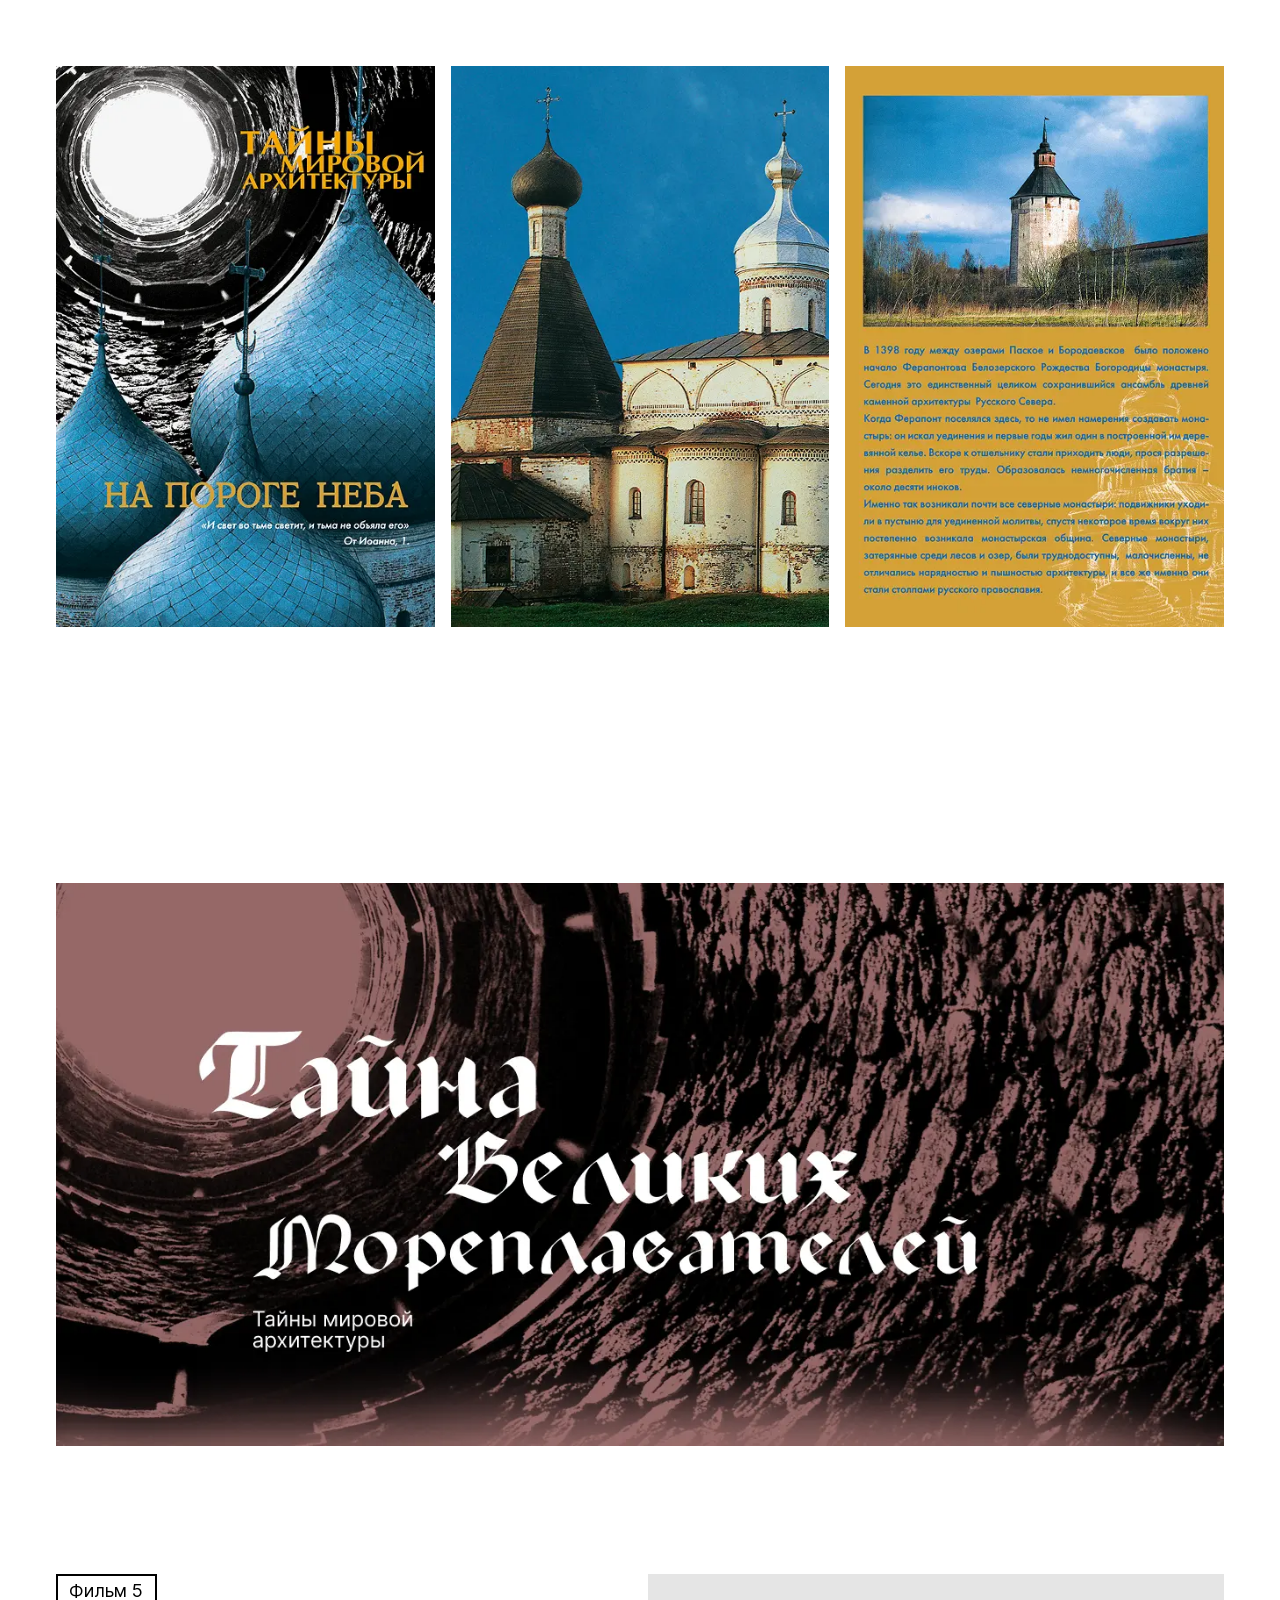
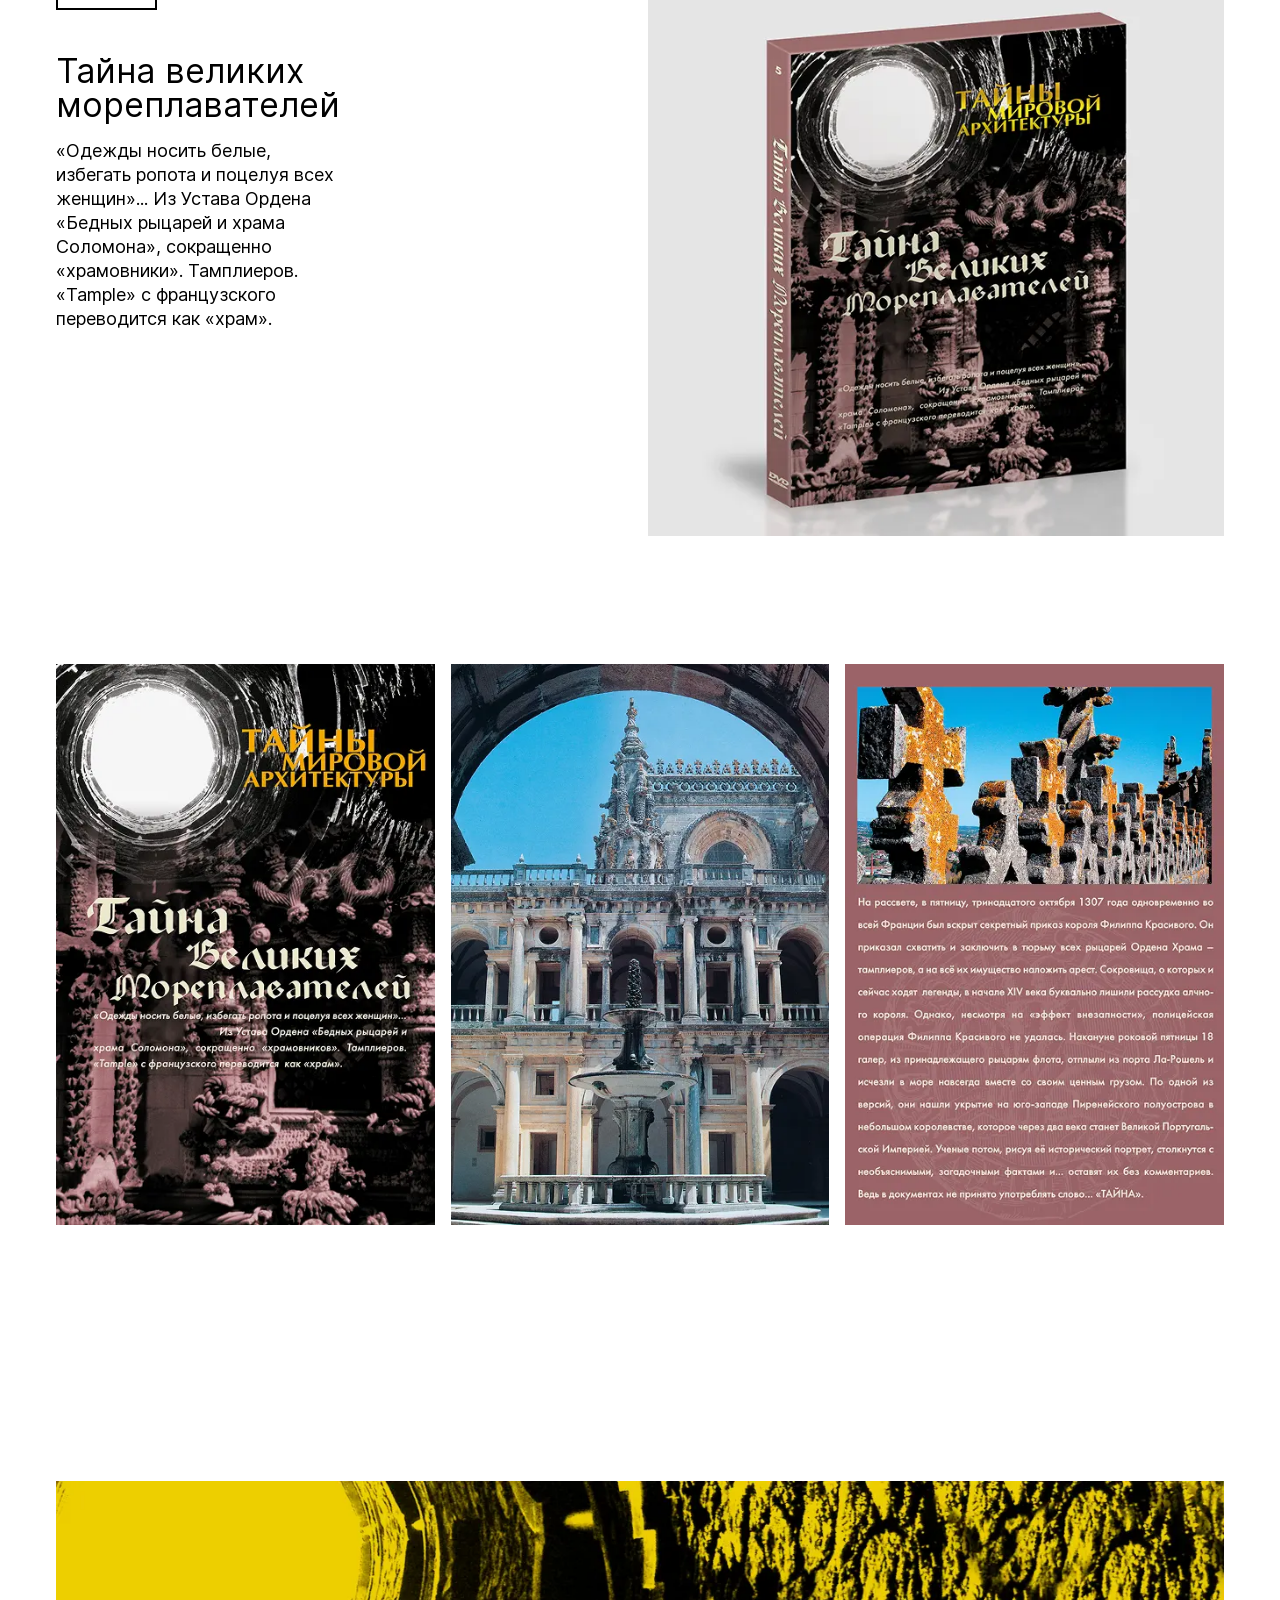
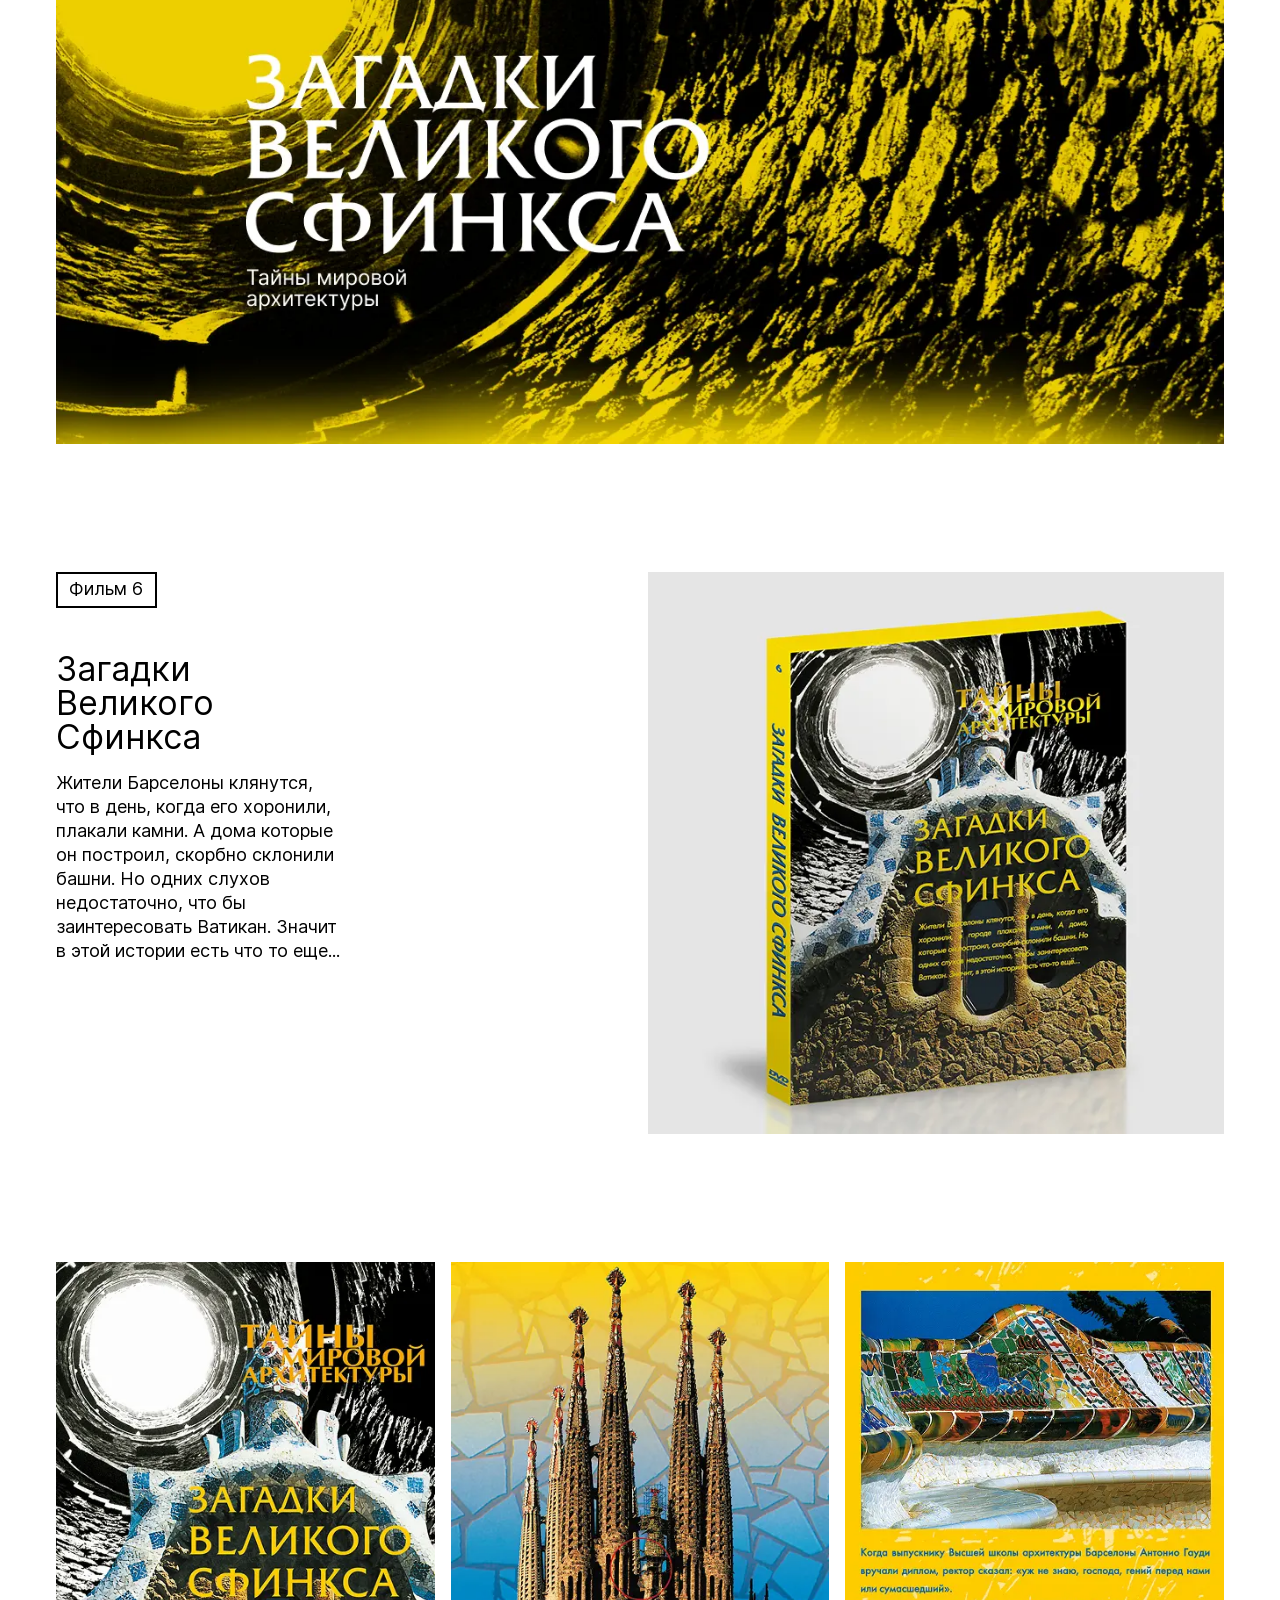
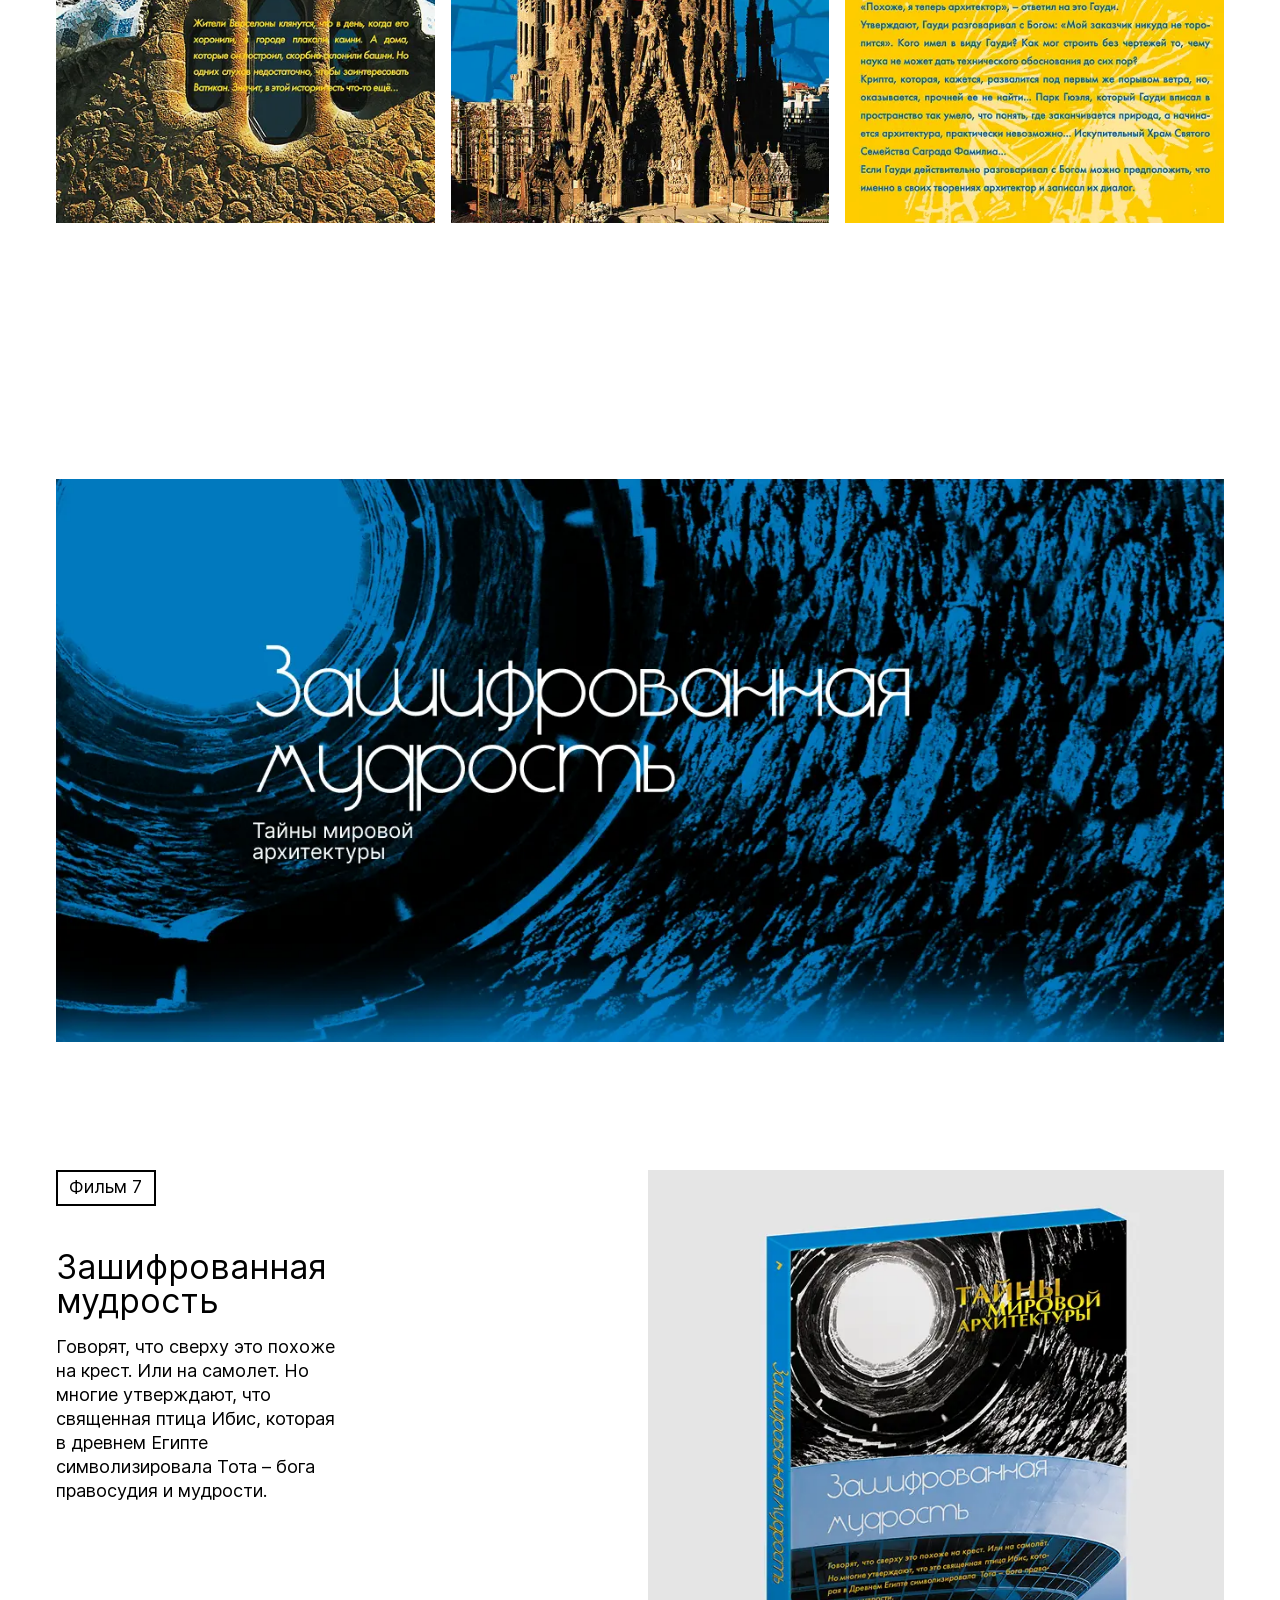
==== commit 2a0338be: "Update index.html" ====
--- a/index.html
+++ b/index.html
@@ -30,7 +30,7 @@
             </button>
 
             <div class="nav">
-                <a href="#" class="nav__item">
+                <a href="/asphalt.html" class="nav__item">
                     Work
                 </a>
                 <a href="#" class="nav__item">
@@ -511,4 +511,5 @@
 
     <script src="./js/main.js"></script>
 </body>
-</html>+
+</html>
--- a/css/style.css
+++ b/css/style.css
@@ -1,40 +1,36 @@
-.row {
-    --bs-gutter-x: 16px
-}
-
-.container,
-.container-fluid,
-.container-xxl,
-.container-xl,
-.container-lg,
-.container-md,
-.container-sm {
-    max-width: calc(100% - 32px);
+.container {
+    max-width: 100%;
+    margin: 0 16px;
 }
 
 @media (min-width: 576px) {
-    .container-sm, .container {
-      max-width: calc(100% - 32px);
+    .container {
+        max-width: 100%;
+        margin: 0 16px;
     }
   }
 @media (min-width: 768px) {
-    .container-md, .container-sm, .container {
-        max-width: calc(100% - 112px);
+    .container {
+        max-width: 100%;
+        margin: 0 56px;
     }
 }
 @media (min-width: 992px) {
-    .container-lg, .container-md, .container-sm, .container {
-        max-width: calc(100% - 112px);
+    .container {
+        max-width: 100%;
+        margin: 0 56px;
     }
 }
 @media (min-width: 1200px) {
-    .container-xl, .container-lg, .container-md, .container-sm, .container {
-        max-width: calc(100% - 112px);
+    .container {
+        max-width: 100%;
+        margin: 0 56px;
     }
 }
 @media (min-width: 1400px) {
-    .container-xxl, .container-xl, .container-lg, .container-md, .container-sm, .container {
-        max-width: calc(100% - 112px);
+    .container {
+        max-width: 100%;
+        margin: 0 56px;
     }
 }
 
@@ -100,6 +96,12 @@
 .header {
     padding-top: 21px;
     padding-bottom: 27px;
+    display: flex;
+    justify-content: space-between;
+}
+
+.header__logo {
+    width: 25%;
 }
 
 .logo {
@@ -152,9 +154,31 @@
     height: 100vh;
 }
 
+.hero--svg-logo {
+    display: flex;
+    align-items: center;
+}
+
 .hero__img {
     height: 100vh;
     object-fit: cover;
+}
+
+.hero__img--svg-logo {
+    height: auto;
+}
+
+.section-intro {
+    display: flex;
+    gap: 16px;
+}
+
+.section-intro__title {
+    width: calc(50% - 8px);
+}
+
+.section-intro__text {
+    width: calc(50% - 8px);
 }
 
 .section-intro__h1 {
@@ -166,6 +190,16 @@
     position: relative;
     top: -5px;
     margin-bottom: 18px;
+}
+
+.section-book__content {
+    display: flex;
+    gap: 16px;
+    justify-content: space-between;
+}
+
+.section-book__text {
+    width: calc(25% - 8px);
 }
 
 .section-book__label {
@@ -175,9 +209,13 @@
     margin-bottom: 44px;
 }
 
-.section-book__img img {
+.section-book__img {
+    width: calc(50% - 8px);
+}
+
+/* .section-book__img img {
     max-height: 640px;
-}
+} */
 
 .section-book__title {
     margin-bottom: 17px;
@@ -187,10 +225,19 @@
     text-wrap: balance;
 }
 
-.section-book__slide img {
+.section-book__gallery {
+    display: flex;
+    gap: 16px;
+}
+
+.section-book__slide {
+    width: calc((100% / 3) - 8px);
+}
+
+/* .section-book__slide img {
     max-height: 640px;
     object-fit: cover;
-}
+} */
 
 .footer {
     background-color: #000;
@@ -199,6 +246,15 @@
     padding-bottom: 347px;
 }
 
+.footer__container {
+    display: flex;
+    gap: 16px;
+}
+
+.footer__logo {
+    width: calc(25% - 8px);
+}
+
 .footer__logo .logo {
     display: flex;
     flex-direction: column;
@@ -206,8 +262,82 @@
 }
 
 .footer__contacts {
+    width: calc(25% - 8px);
     display: flex;
     flex-direction: column;
+}
+
+.section-img-grid {
+    display: grid;
+    grid-template-columns: repeat(2, 1fr);
+    gap: 16px;
+}
+
+.section-img-grid__item--mini {
+    width: 49%;
+    justify-self: flex-end;
+}
+
+.identity__logo-border {
+    border: 2px solid #000;
+    padding: 50px 46px 46px 46px;
+}
+
+.identity__text {
+    width: 50%;
+}
+
+.identity__text h2 {
+    margin-bottom: 21px;
+}
+
+.identity__logo-block {
+    display: flex;
+    gap: 16px;
+}
+
+.identity__logo-block-item {
+    width: calc(50% - 8px);
+    display: flex;
+    flex-direction: column;
+    gap: 16px;
+}
+
+.logo-bg-var {
+    background: #000;
+    padding: 25px 23px 24px 23px;
+    margin-bottom: 16px;
+}
+
+.logo-bg-var--var-2 {
+    background: #C71321;
+}
+
+.code-bg {
+    width: 50%;
+    display: flex;
+    flex-direction: column;
+    color: #fff;
+    padding: 10px 14px 30px 14px;
+    background: #000;
+}
+
+.code-bg--var-2 {
+    background: #C71321;
+}
+
+.section-img-grid-2 {
+    display: grid;
+    gap: 16px;
+    grid-template-columns: 1fr 1fr;
+}
+
+.section-img-grid-2__item--half {
+    grid-column: 1 / 2;
+}
+
+.section-img-grid-2__item--full {
+    grid-column: 1 / 3;
 }
 
 @media(max-width: 1024px) {
@@ -217,6 +347,26 @@
 }
 
 @media(max-width: 768px) {
+    body {
+        font-size: 16px;
+        line-height: 20px;
+    }
+
+    .section-intro {
+        flex-direction: column;
+    }
+
+    .section-intro__title {
+        width: 100%;
+    }
+
+    .section-intro__text {
+        width: 100%;
+    }
+
+    .section-book__content {
+        flex-direction: column;
+    }
     .section-book__slide {
         margin-bottom: 16px;
     }
@@ -230,46 +380,91 @@
     }
 
     .section-book__text {
+        width: 100%;
         margin-bottom: 64px;
-      }
-
-      .u-mb {
-        margin-bottom: 64px;
-      }
-
-      .u-pb {
+    }
+
+    .section-book__img {
+        width: 100%;
+    }
+
+    .u-mb {
+    margin-bottom: 64px;
+    }
+
+    .u-pb {
         padding-bottom: 64px;
-      }
-      .hero__img {
+    }
+    .hero__img {
         height: auto;
-      }
-      .hero {
+    }
+    .hero {
         height: auto;
-      }
-      .u-pb-2x {
+    }
+    .u-pb-2x {
         padding-bottom: 128px;
-      }
-
-      .section-intro__title {
+    }
+
+    .section-intro__title {
         margin-bottom: 23px;
-      }
-
-      p {
+    }
+
+    p {
         margin-bottom: 20px;
-      }
-
-      .section-intro__h2 {
+    }
+
+    .section-intro__h2 {
         margin-bottom: 20px;
-      }
-
-      h1 {
-        font-size: 34px;
+    }
+
+    .section-book__gallery {
+        flex-direction: column;
+    }
+
+    .section-book__slide {
+        width: 100%;
+    }
+
+    h1 {
+        font-size: 32px;
         line-height: 32px;
     }
     
     h2 {
         font-size: 24px;
-        line-height: 1;
+        line-height: 24px;
+    }
+
+    .section-img-grid {
+        grid-template-columns: 1fr;
+    }
+
+    .identity__text {
+        width: 100%;
+    }
+
+    .identity__logo-block {
+        flex-direction: column;
+    }
+    
+    .identity__logo-block-item {
+        width: 100%;
+    }
+
+    .section-img-grid-2 {
+        grid-template-columns: 1fr; 
+    }
+
+    .section-img-grid-2__item--half {
+        grid-column: auto;
+    }
+
+    .section-img-grid-2__item--full {
+        grid-column: auto;
+    }
+
+    .footer__container {
+        flex-direction: column;
     }
 }
 
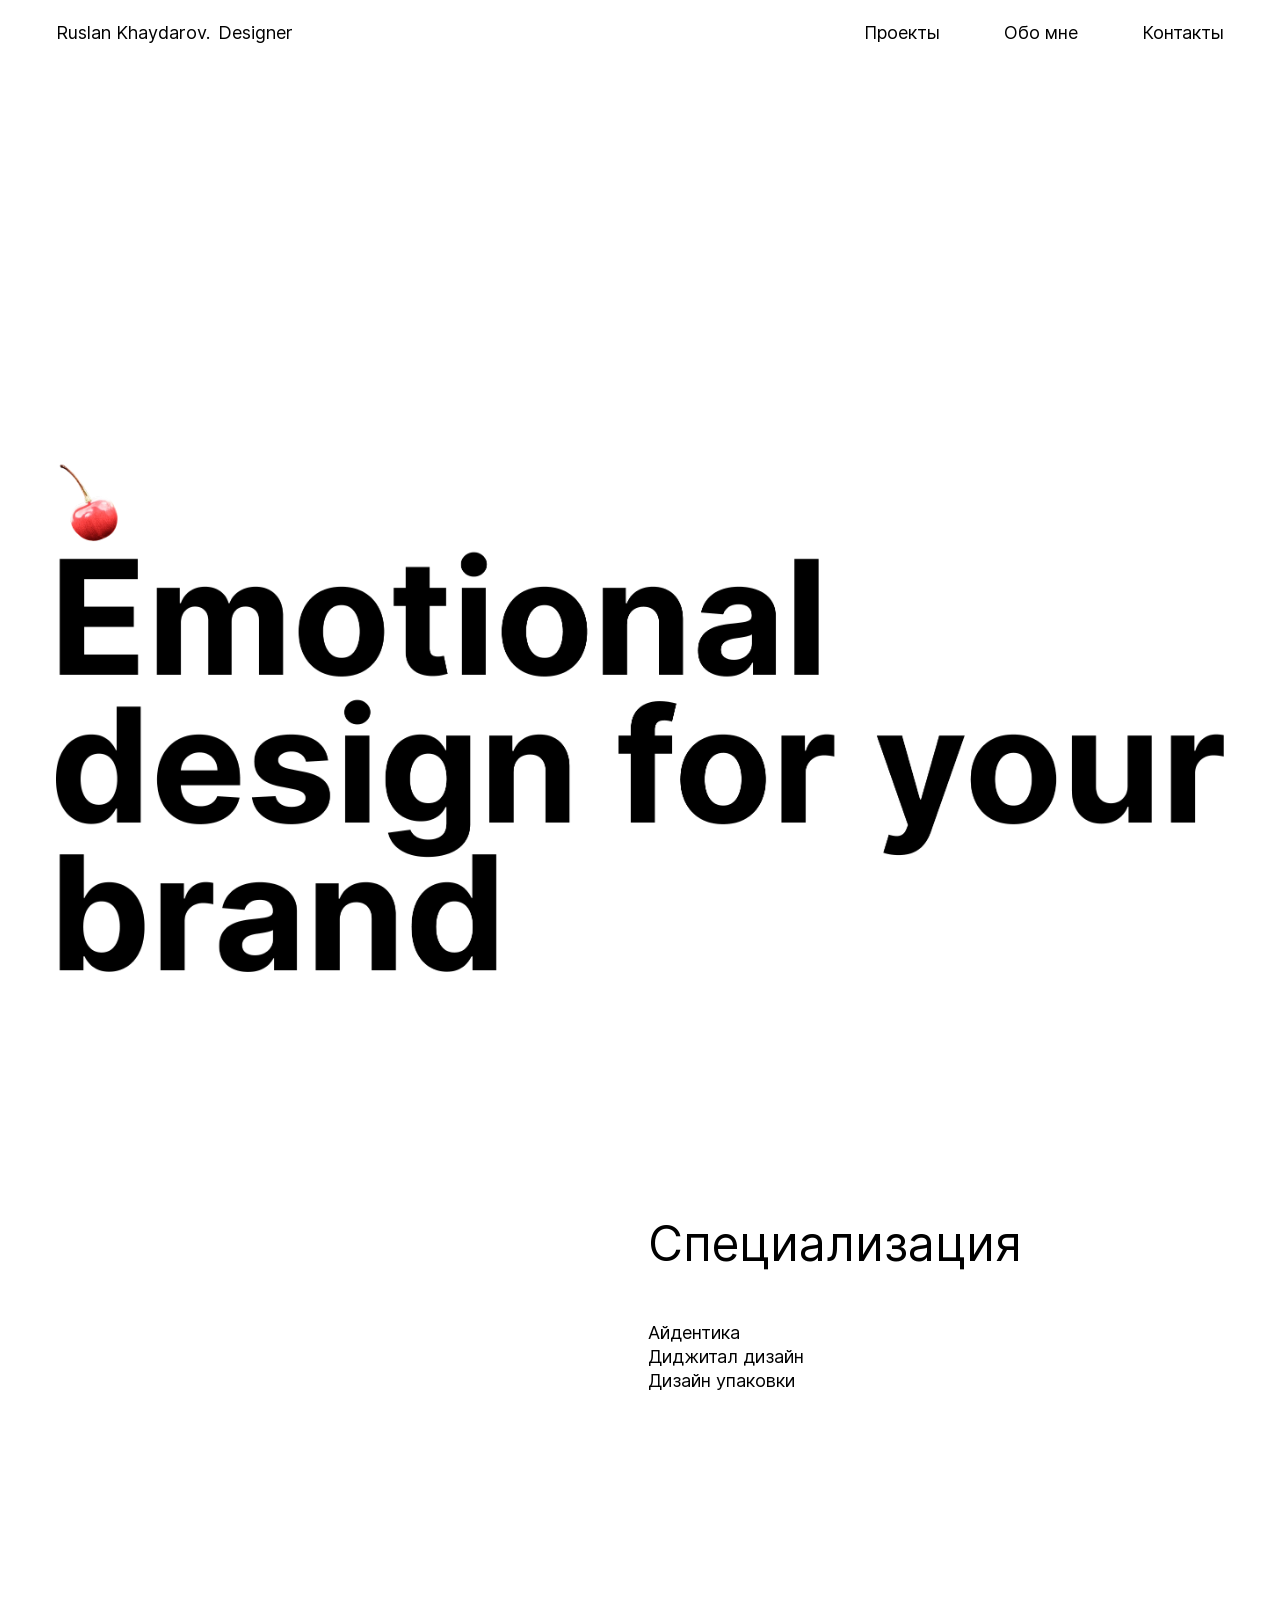
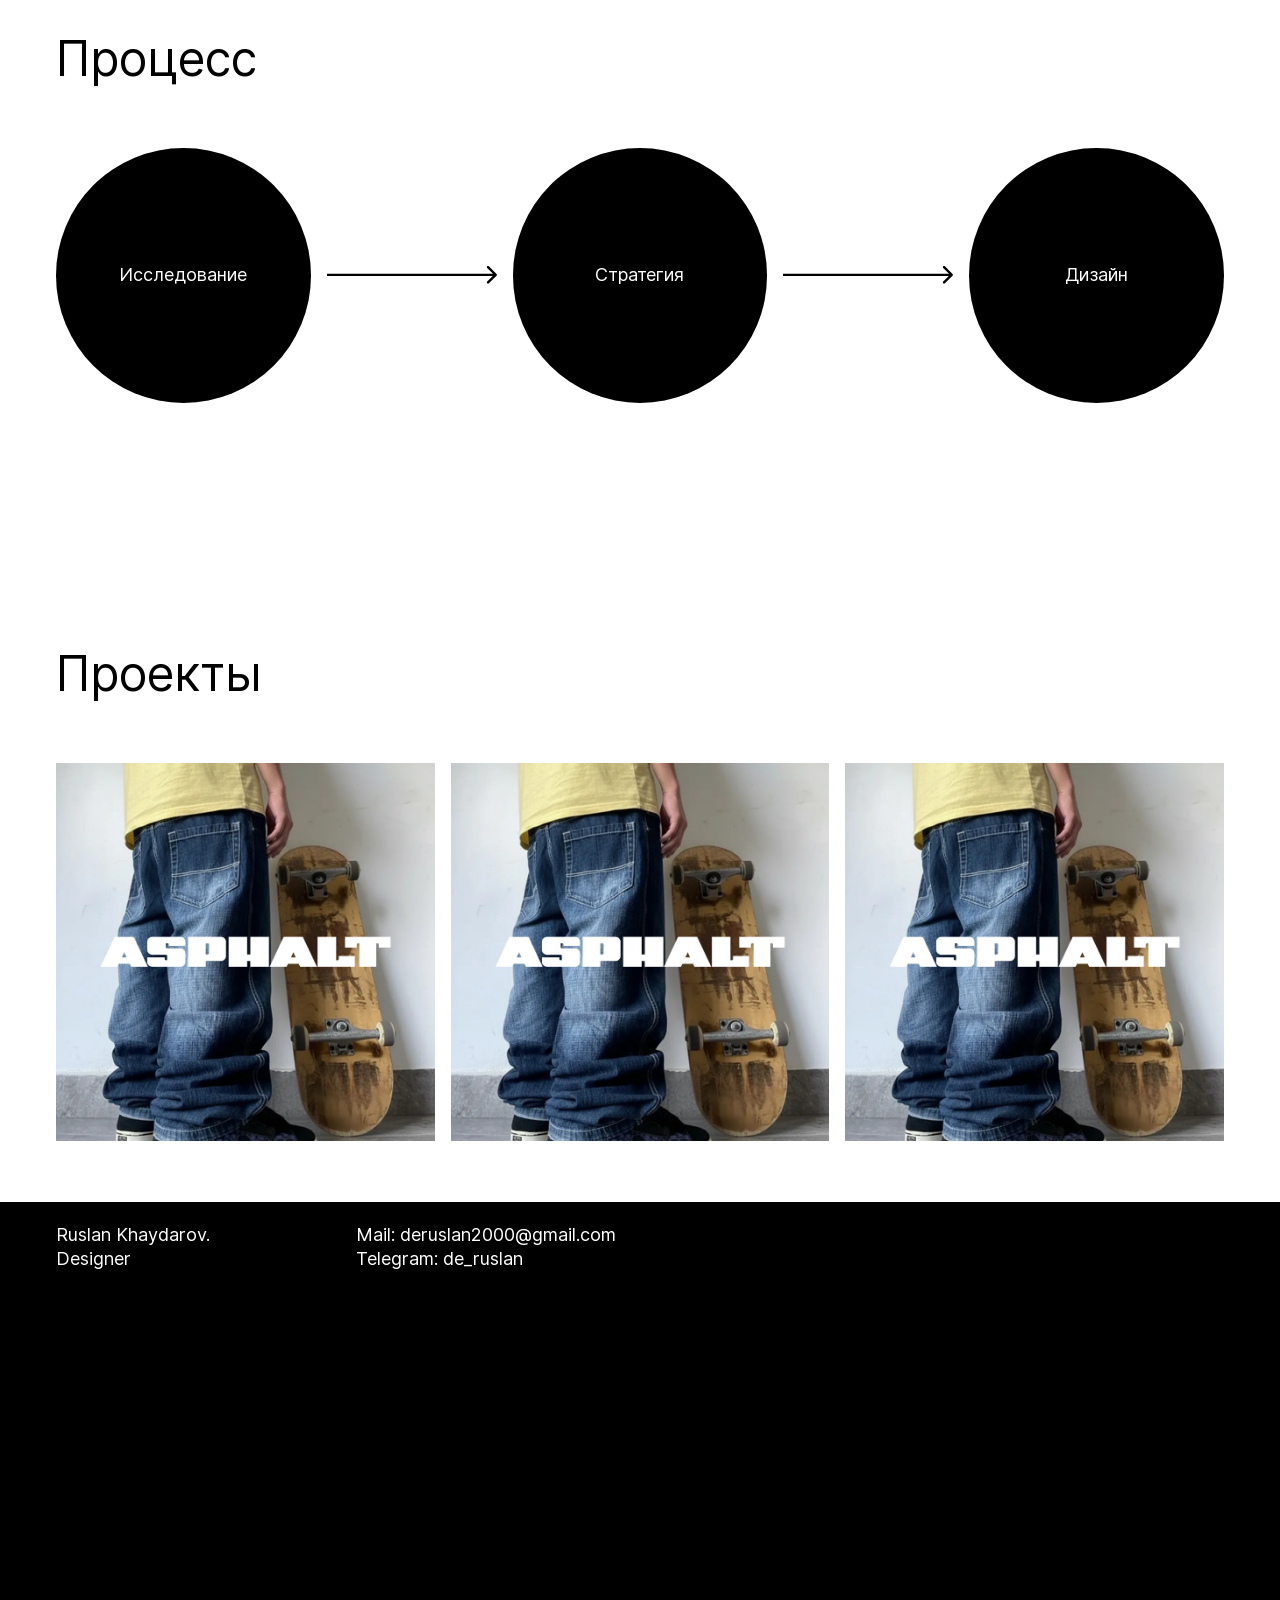
==== commit 8cce7b19: "Add files via upload" ====
--- a/index.html
+++ b/index.html
@@ -30,14 +30,14 @@
             </button>
 
             <div class="nav">
-                <a href="/asphalt.html" class="nav__item">
-                    Work
+                <a href="./projects/index.html" class="nav__item">
+                    Проекты
                 </a>
-                <a href="#" class="nav__item">
-                    About
+                <a href="./about/index.html" class="nav__item">
+                    Обо мне
                 </a>
-                <a href="#" class="nav__item">
-                    Contact
+                <a href="./contacts/index.html" class="nav__item">
+                    Контакты
                 </a>
             </div>
 
@@ -47,443 +47,92 @@
 
     </header>
 
-    <div class="hero u-mb">
-        <img 
-            class="hero__img"
-            srcset="./image/main_img.webp 1x, ./image/main_img_2x.webp 2x"
-            src="./image/main_img.webp" 
+    <div class="hero hero--main">
+        <div class="container">
+            <img 
+            class="hero__img hero__img--main" 
+            srcset="./image/main-img.webp 1x, ./image/main-img.webp 2x"
+            src="./image/main-img.webp" 
             alt="" 
             loading="eager"
             fetchpriority="high">
+        </div>
+        
     </div>
 
     <main class="main container">
 
-        <section class="section-intro u-pb-2x">
-            <div class="section-intro__title">
-                <h1 class="section-intro__h1">
-                    Тайны <br> мировой <br> архитектуры
+        <section class="section-main">
+            <div class="section-main__text-block">
+                <h1 class="section-main__h1">
+                    Специализация
                 </h1>
-            </div>
-            <div class="section-intro__text">
-                <!-- <h2 class="section-intro__h2">
-                    8 фильмов-загадок
-                </h2> -->
                 <p>
-                    «Тайны мировой архитектуры» — это самые загадочные и значительные явления в истории человечества, это судьбы людей, это великие тайны великих цивилизаций, неожиданно открывающиеся для нас через призму архитектуры. Дворцы и храмы, затерянные в пространстве и времени города... Восемь фильмов. Каждый из которых — откровение.
-                </p>
-
-                <p>
-                    Вольные каменщики • Алхимия Парижа • Возвращение в рай • На пороге неба • Тайна великих мореплавателей • Загадки великого Сфинкса • Зашифрованная мудрость • Когда улыбаются Боги
-                </p>
-
-                <p>
-                    Задача проекта — разработать дизайн упаковки и дисков для всех 8 фильмов в подарочном издании
+                    Айдентика
+                    <br>
+                    Диджитал дизайн
+                    <br>
+                    Дизайн упаковки
                 </p>
             </div>
-            
         </section>
 
-        <section class="section-book u-pb">
-            <div class="section-book__title-img u-mb">
-                <img 
-                    srcset="./image/section-big-img-1.webp 1x, ./image/section-big-img-1_2x.webp 2x"
-                    src="./image/section-big-img-1.webp" 
-                    alt="" 
-                    loading="lazy">
-            </div>
-            <div class="section-book__content u-mb">
-                <div class="section-book__text">
-                    <span class="section-book__label">Фильм 1</span>
-                    <h2 class="section-book__title">Вольные <br> каменщки</h2>
-                    <p>
-                        В средние века так называли строителей. «Free Massons» – одни из самых загадочных в мире людей. Их присутствие чувствуется везде но, нигде не бывает явным.
-                    </p>
+        <section class="section-process">
+            <h1 class="section-process__h1">
+                Процесс
+            </h1>
+            <div class="section-process__graph">
+                <div class="section-process__graph-item">
+                    <div class="ball-block">
+                        <span class="ball-block__text">
+                            Исследование
+                        </span>
+                    </div>
                 </div>
-                <div class="section-book__img">
-                    <img 
-                        srcset="./image/book-img-1.webp 1x, ./image/book-img-1_2x.webp 2x"
-                        src="./image/book-img-1.webp.webp" 
-                        alt="" 
-                        loading="lazy">
+                <div class="section-process__graph-item">
+                    <div class="arrow-block">
+                        <img class="arrow-block__img" src="./image/arrow.svg" alt="">
+                    </div>
                 </div>
-                
-            </div>
-            <div class="section-book__gallery u-mb">
-                <div class="section-book__slide">
-                    <img 
-                        srcset="./image/book-slide-1_1.webp 1x, ./image/book-slide-1_1_2x.webp 2x"
-                        src="./image/book-slide-1_1.webp" 
-                        alt="" 
-                        loading="lazy">
+                <div class="section-process__graph-item">
+                    <div class="ball-block">
+                        <span class="ball-block__text">
+                            Стратегия
+                        </span>
+                    </div>
                 </div>
-                <div class="section-book__slide">
-                    <img 
-                        srcset="./image/book-slide-1_2.webp 1x, ./image/book-slide-1_2_2x.webp 2x"
-                        src="./image/book-slide-1_2.webp" 
-                        alt="" 
-                        loading="lazy">
+                <div class="section-process__graph-item">
+                    <div class="arrow-block">
+                        <img class="arrow-block__img" src="./image/arrow.svg" alt="">
+                    </div>
                 </div>
-                <div class="section-book__slide">
-                    <img 
-                        srcset="./image/book-slide-1_3.webp 1x, ./image/book-slide-1_3_2x.webp 2x"
-                        src="./image/book-slide-1_3.webp" 
-                        alt="" 
-                        loading="lazy">
+                <div class="section-process__graph-item">
+                    <div class="ball-block">
+                        <span class="ball-block__text">
+                            Дизайн
+                        </span>
+                    </div>
                 </div>
             </div>
         </section>
 
-        <section class="section-book u-pb">
-            <div class="section-book__title-img u-mb">
-                <img 
-                    srcset="./image/section-big-img-2.webp 1x, ./image/section-big-img-2_2x.webp 2x"
-                    src="./image/section-big-img-2.webp" 
-                    alt="" 
-                    loading="lazy">
-            </div>
-            <div class="section-book__content u-mb">
-                <div class="section-book__text">
-                    <span class="section-book__label">Фильм 2</span>
-                    <h2 class="section-book__title">Алхимия Парижа</h2>
-                    <p>
-                        Тот кто разгадает значение символических барельефов, сможет превращать обычные металлы в золото, исцелять болезни и останавливать время.
-                    </p>
-                </div>
-                <div class="section-book__img">
-                    <img 
-                        srcset="./image/book-img-2.webp 1x, ./image/book-img-2_2x.webp 2x"
-                        src="./image/book-img-2.webp.webp" 
-                        alt="" 
-                        loading="lazy">
-                </div>
-                
-            </div>
-            <div class="section-book__gallery u-mb">
-                <div class="section-book__slide">
-                    <img 
-                        srcset="./image/book-slide-2_1.webp 1x, ./image/book-slide-2_1_2x.webp 2x"
-                        src="./image/book-slide-2_1.webp" 
-                        alt="" 
-                        loading="lazy">
-                </div>
-                <div class="section-book__slide">
-                    <img 
-                        srcset="./image/book-slide-2_2.webp 1x, ./image/book-slide-2_2_2x.webp 2x"
-                        src="./image/book-slide-2_2.webp" 
-                        alt="" 
-                        loading="lazy">
-                </div>
-                <div class="section-book__slide">
-                    <img 
-                        srcset="./image/book-slide-2_3.webp 1x, ./image/book-slide-2_3_2x.webp 2x"
-                        src="./image/book-slide-2_3.webp" 
-                        alt="" 
-                        loading="lazy">
-                </div>
+        <section class="section-projects">
+            <h1 class="section-projects__h1">
+                Проекты
+            </h1>
+
+            <div class="section-projects__project-links">
+                <a href="./tma/index.html" class="section-projects__project-link">
+                    <img src="./image/link-img.webp" alt="">
+                </a>
+                <a href="./asphalt/index.html" class="section-projects__project-link">
+                    <img src="./image/link-img.webp" alt="">
+                </a>
+                <a href="" class="section-projects__project-link">
+                    <img src="./image/link-img.webp" alt="">
+                </a>
             </div>
         </section>
-
-        <section class="section-book u-pb">
-            <div class="section-book__title-img u-mb">
-                <img 
-                    srcset="./image/section-big-img-3.webp 1x, ./image/section-big-img-3_2x.webp 2x"
-                    src="./image/section-big-img-3.webp" 
-                    alt="" 
-                    loading="lazy">
-            </div>
-            <div class="section-book__content u-mb">
-                <div class="section-book__text">
-                    <span class="section-book__label">Фильм 3</span>
-                    <h2 class="section-book__title">Возвращение в рай</h2>
-                    <p>
-                        Грубо отесанные камни, даже подчеркнуто грубые, шероховатые, теплые. Вот оно, сердце Дамаска. Живое сердце. Джамия Аль Умейи. Большая мечететь Омейядов. 
-                    </p>
-                </div>
-                <div class="section-book__img">
-                    <img 
-                        srcset="./image/book-img-3.webp 1x, ./image/book-img-3_2x.webp 2x"
-                        src="./image/book-img-3.webp.webp" 
-                        alt="" 
-                        loading="lazy">
-                </div>
-                
-            </div>
-            <div class="section-book__gallery u-mb">
-                <div class="section-book__slide">
-                    <img 
-                        srcset="./image/book-slide-3_1.webp 1x, ./image/book-slide-3_1_2x.webp 2x"
-                        src="./image/book-slide-3_1.webp" 
-                        alt="" 
-                        loading="lazy">
-                </div>
-                <div class="section-book__slide">
-                    <img 
-                        srcset="./image/book-slide-3_2.webp 1x, ./image/book-slide-3_2_2x.webp 2x"
-                        src="./image/book-slide-3_2.webp" 
-                        alt="" 
-                        loading="lazy">
-                </div>
-                <div class="section-book__slide">
-                    <img 
-                        srcset="./image/book-slide-3_3.webp 1x, ./image/book-slide-3_3_2x.webp 2x"
-                        src="./image/book-slide-3_3.webp" 
-                        alt="" 
-                        loading="lazy">
-                </div>
-            </div>
-        </section>
-
-        <section class="section-book u-pb">
-            <div class="section-book__title-img u-mb">
-                <img 
-                    srcset="./image/section-big-img-4.webp 1x, ./image/section-big-img-4_2x.webp 2x"
-                    src="./image/section-big-img-4.webp" 
-                    alt="" 
-                    loading="lazy">
-            </div>
-            <div class="section-book__content u-mb">
-                <div class="section-book__text">
-                    <span class="section-book__label">Фильм 4</span>
-                    <h2 class="section-book__title">На пороге неба</h2>
-                    <p>
-                        «И свет во тьме светит, <br> и тьма не объяла его» <br> От Иоанна, 1.
-                    </p>
-                </div>
-                <div class="section-book__img">
-                    <img 
-                        srcset="./image/book-img-4.webp 1x, ./image/book-img-4_2x.webp 2x"
-                        src="./image/book-img-4.webp.webp" 
-                        alt="" 
-                        loading="lazy">
-                </div>
-                
-            </div>
-            <div class="section-book__gallery u-mb">
-                <div class="section-book__slide">
-                    <img 
-                        srcset="./image/book-slide-4_1.webp 1x, ./image/book-slide-4_1_2x.webp 2x"
-                        src="./image/book-slide-4_1.webp" 
-                        alt="" 
-                        loading="lazy">
-                </div>
-                <div class="section-book__slide">
-                    <img 
-                        srcset="./image/book-slide-4_2.webp 1x, ./image/book-slide-4_2_2x.webp 2x"
-                        src="./image/book-slide-4_2.webp" 
-                        alt="" 
-                        loading="lazy">
-                </div>
-                <div class="section-book__slide">
-                    <img 
-                        srcset="./image/book-slide-4_3.webp 1x, ./image/book-slide-4_3_2x.webp 2x"
-                        src="./image/book-slide-4_3.webp" 
-                        alt="" 
-                        loading="lazy">
-                </div>
-            </div>
-        </section>
-
-        <section class="section-book u-pb">
-            <div class="section-book__title-img u-mb">
-                <img 
-                    srcset="./image/section-big-img-5.webp 1x, ./image/section-big-img-5_2x.webp 2x"
-                    src="./image/section-big-img-5.webp" 
-                    alt="" 
-                    loading="lazy">
-            </div>
-            <div class="section-book__content u-mb">
-                <div class="section-book__text">
-                    <span class="section-book__label">Фильм 5</span>
-                    <h2 class="section-book__title">Тайна великих <br> мореплавателей</h2>
-                    <p>
-                        «Одежды носить белые, избегать ропота и поцелуя всех женщин»... Из Устава Ордена «Бедных рыцарей и храма Соломона», сокращенно «храмовники». Тамплиеров. «Tample» с французского переводится как «храм».
-                    </p>
-                </div>
-                <div class="section-book__img">
-                    <img 
-                        srcset="./image/book-img-5.webp 1x, ./image/book-img-5_2x.webp 2x"
-                        src="./image/book-img-5.webp.webp" 
-                        alt="" 
-                        loading="lazy">
-                </div>
-                
-            </div>
-            <div class="section-book__gallery u-mb">
-                <div class="section-book__slide">
-                    <img 
-                        srcset="./image/book-slide-5_1.webp 1x, ./image/book-slide-5_1_2x.webp 2x"
-                        src="./image/book-slide-5_1.webp" 
-                        alt="" 
-                        loading="lazy">
-                </div>
-                <div class="section-book__slide">
-                    <img 
-                        srcset="./image/book-slide-5_2.webp 1x, ./image/book-slide-5_2_2x.webp 2x"
-                        src="./image/book-slide-5_2.webp" 
-                        alt="" 
-                        loading="lazy">
-                </div>
-                <div class="section-book__slide">
-                    <img 
-                        srcset="./image/book-slide-5_3.webp 1x, ./image/book-slide-5_3_2x.webp 2x"
-                        src="./image/book-slide-5_3.webp" 
-                        alt="" 
-                        loading="lazy">
-                </div>
-            </div>
-        </section>
-
-        <section class="section-book u-pb">
-            <div class="section-book__title-img u-mb">
-                <img 
-                    srcset="./image/section-big-img-6.webp 1x, ./image/section-big-img-6_2x.webp 2x"
-                    src="./image/section-big-img-6.webp" 
-                    alt="" 
-                    loading="lazy">
-            </div>
-            <div class="section-book__content u-mb">
-                <div class="section-book__text">
-                    <span class="section-book__label">Фильм 6</span>
-                    <h2 class="section-book__title">Загадки Великого Сфинкса</h2>
-                    <p>
-                        Жители Барселоны клянутся, что в день, когда его хоронили, плакали камни. А дома которые он построил, скорбно склонили башни. Но одних слухов недостаточно, что бы заинтересовать Ватикан. Значит в этой истории есть что то еще...
-                    </p>
-                </div>
-                <div class="section-book__img">
-                    <img 
-                        srcset="./image/book-img-6.webp 1x, ./image/book-img-6_2x.webp 2x"
-                        src="./image/book-img-6.webp.webp" 
-                        alt="" 
-                        loading="lazy">
-                </div>
-                
-            </div>
-            <div class="section-book__gallery u-mb">
-                <div class="section-book__slide">
-                    <img 
-                        srcset="./image/book-slide-6_1.webp 1x, ./image/book-slide-6_1_2x.webp 2x"
-                        src="./image/book-slide-6_1.webp" 
-                        alt="" 
-                        loading="lazy">
-                </div>
-                <div class="section-book__slide">
-                    <img 
-                        srcset="./image/book-slide-6_2.webp 1x, ./image/book-slide-6_2_2x.webp 2x"
-                        src="./image/book-slide-6_2.webp" 
-                        alt="" 
-                        loading="lazy">
-                </div>
-                <div class="section-book__slide">
-                    <img 
-                        srcset="./image/book-slide-6_3.webp 1x, ./image/book-slide-6_3_2x.webp 2x"
-                        src="./image/book-slide-6_3.webp" 
-                        alt="" 
-                        loading="lazy">
-                </div>
-            </div>
-        </section>
-
-        <section class="section-book u-pb">
-            <div class="section-book__title-img u-mb">
-                <img 
-                    srcset="./image/section-big-img-7.webp 1x, ./image/section-big-img-7_2x.webp 2x"
-                    src="./image/section-big-img-7.webp" 
-                    alt="" 
-                    loading="lazy">
-            </div>
-            <div class="section-book__content u-mb">
-                <div class="section-book__text">
-                    <span class="section-book__label">Фильм 7</span>
-                    <h2 class="section-book__title">Зашифрованная мудрость</h2>
-                    <p>
-                        Говорят, что сверху это похоже на крест. Или на самолет. Но многие утверждают, что священная птица Ибис, которая в древнем Египте символизировала Тота – бога правосудия и мудрости.
-                    </p>
-                </div>
-                <div class="section-book__img">
-                    <img 
-                        srcset="./image/book-img-7.webp 1x, ./image/book-img-7_2x.webp 2x"
-                        src="./image/book-img-7.webp.webp" 
-                        alt="" 
-                        loading="lazy">
-                </div>
-                
-            </div>
-            <div class="section-book__gallery u-mb">
-                <div class="section-book__slide">
-                    <img 
-                        srcset="./image/book-slide-7_1.webp 1x, ./image/book-slide-7_1_2x.webp 2x"
-                        src="./image/book-slide-7_1.webp" 
-                        alt="" 
-                        loading="lazy">
-                </div>
-                <div class="section-book__slide">
-                    <img 
-                        srcset="./image/book-slide-7_2.webp 1x, ./image/book-slide-7_2_2x.webp 2x"
-                        src="./image/book-slide-7_2.webp" 
-                        alt="" 
-                        loading="lazy">
-                </div>
-                <div class="section-book__slide">
-                    <img 
-                        srcset="./image/book-slide-7_3.webp 1x, ./image/book-slide-7_3_2x.webp 2x"
-                        src="./image/book-slide-7_3.webp" 
-                        alt="" 
-                        loading="lazy">
-                </div>
-            </div>
-        </section>
-
-        <section class="section-book u-pb">
-            <div class="section-book__title-img u-mb">
-                <img 
-                    srcset="./image/section-big-img-8.webp 1x, ./image/section-big-img-8_2x.webp 2x"
-                    src="./image/section-big-img-8.webp" 
-                    alt="" 
-                    loading="lazy">
-            </div>
-            <div class="section-book__content u-mb">
-                <div class="section-book__text">
-                    <span class="section-book__label">Фильм 8</span>
-                    <h2 class="section-book__title">Когда улыбаются Боги</h2>
-                    <p>
-                        Ангкор. Таинственный город. Древняя легенда гласит, что ни одно не обходилось в Ангкоре без вмешательства богов. Их присутствие ощущаешь почте физически. Глаза в которые нельзя заглянуть, смотрят вам в спину с каменных барельефов и улыбаются...
-                    </p>
-                </div>
-                <div class="section-book__img">
-                    <img 
-                        srcset="./image/book-img-8.webp 1x, ./image/book-img-8_2x.webp 2x"
-                        src="./image/book-img-8.webp.webp" 
-                        alt="" 
-                        loading="lazy">
-                </div>
-                
-            </div>
-            <div class="section-book__gallery u-mb">
-                <div class="section-book__slide">
-                    <img 
-                        srcset="./image/book-slide-8_1.webp 1x, ./image/book-slide-8_1_2x.webp 2x"
-                        src="./image/book-slide-8_1.webp" 
-                        alt="" 
-                        loading="lazy">
-                </div>
-                <div class="section-book__slide">
-                    <img 
-                        srcset="./image/book-slide-8_2.webp 1x, ./image/book-slide-8_2_2x.webp 2x"
-                        src="./image/book-slide-8_2.webp" 
-                        alt="" 
-                        loading="lazy">
-                </div>
-                <div class="section-book__slide">
-                    <img 
-                        srcset="./image/book-slide-8_3.webp 1x, ./image/book-slide-8_3_2x.webp 2x"
-                        src="./image/book-slide-8_3.webp" 
-                        alt="" 
-                        loading="lazy">
-                </div>
-            </div>
-        </section>
-
     </main>
 
     <footer class="footer">
@@ -513,3 +162,6 @@
 </body>
 
 </html>
+
+
+
--- a/css/style.css
+++ b/css/style.css
@@ -60,7 +60,7 @@
 }
 
 h1 {
-    font-size: 55px;
+    font-size: 48px;
     line-height: 1;
 }
 
@@ -91,6 +91,10 @@
 
 .u-pb-2x {
     padding-bottom: 256px;
+}
+
+.u-pt-2x {
+    padding-top: 256px;
 }
 
 .header {
@@ -168,6 +172,10 @@
     height: auto;
 }
 
+.main {
+    min-height: 100vh;
+}
+
 .section-intro {
     display: flex;
     gap: 16px;
@@ -218,7 +226,8 @@
 } */
 
 .section-book__title {
-    margin-bottom: 17px;
+    margin-bottom: 33px;
+    margin-top: -11px;
 }
 
 .section-book__text p {
@@ -340,6 +349,113 @@
     grid-column: 1 / 3;
 }
 
+.section-about {
+    display: flex;
+    gap: 16px;
+    justify-content: space-between;
+}
+
+.section-about__h1 {
+    margin-bottom: 54px;
+}
+
+.section-about__text-block {
+    width: calc(33.33% - 8px);
+}
+
+.section-about__img-block {
+    width: calc(33.33% - 8px);
+    padding-top: 9px;
+}
+
+.section-contacts__h1 {
+    margin-bottom: 54px;
+}
+
+.section-contacts__text {
+    display: flex;
+    flex-direction: column;
+}
+
+.hero__img--main {
+    object-fit: contain;
+    object-position: bottom;
+}
+
+.hero--main {
+    margin-bottom: 248px;
+}
+
+.section-main {
+    display: flex;
+    justify-content: flex-end;
+    gap: 16px;
+    padding-bottom: 242px;
+}
+
+.section-main__h1 {
+    margin-bottom: 53px;
+}
+
+.section-main__text-block {
+    width: calc(50% - 8px);
+}
+
+.section-process {
+    padding-bottom: 247px;
+}
+
+.section-process__h1 {
+    margin-bottom: 65px;
+}
+
+.section-process__graph {
+    display: grid;
+    grid-template-columns: 3fr 2fr 3fr 2fr 3fr;
+    gap: 16px;
+}
+
+.ball-block {
+    min-height: 208px;
+    aspect-ratio: 1 / 1;
+    background: #000;
+    border-radius: 50%;
+    display: flex;
+    align-items: center;
+    justify-content: center;
+}
+
+.ball-block__text {
+    color: #fff;
+}
+
+.arrow-block {
+    height: 100%;
+    display: flex;
+    align-items: center;
+}
+
+.arrow-block__img {
+    height: 18px;
+    object-fit: cover;
+    object-position: right;
+}
+
+.section-projects {
+    padding-bottom: 61px;
+}
+
+.section-projects__h1 {
+    margin-bottom: 65px;
+}
+
+
+.section-projects__project-links {
+    display: grid;
+    grid-template-columns: 1fr 1fr 1fr;
+    gap: 16px;
+}
+
 @media(max-width: 1024px) {
     .nav {
         gap: 32px;
@@ -405,6 +521,10 @@
         padding-bottom: 128px;
     }
 
+    .u-pt-2x {
+        padding-top: 128px;
+    }
+
     .section-intro__title {
         margin-bottom: 23px;
     }
@@ -465,6 +585,93 @@
 
     .footer__container {
         flex-direction: column;
+    }
+
+    .section-about {
+        flex-direction: column;
+        gap: 43px;
+    }
+
+    .section-about__h1 {
+        margin-bottom: 49px;
+    }
+
+    .section-about__text-block {
+        width: 100%;
+    }
+
+    .section-about__img-block {
+        width: 100%;
+    }
+
+    .section-contacts__h1 {
+        margin-top: 52px;
+    }
+
+    .section-main__text-block {
+        width: 100%;
+    }
+
+    .hero--main {
+        margin-bottom: 92px;
+    }
+
+    .section-main__h1 {
+        margin-bottom: 52px;
+    }
+
+    .section-main {
+        padding-bottom: 88px;
+    }
+
+    .section-process__h1 {
+        margin-bottom: 60px;
+    }
+    
+    .section-process__graph {
+        grid-template-columns: 1fr;
+        grid-template-rows: 2fr minmax(auto, 64px) 2fr minmax(auto, 64px) 2fr;        /* Ширина в половину экрана */
+        margin: 0 auto; 
+    }
+
+    .arrow-block {
+        height: 100%;
+        display: flex;
+        flex-direction: column;
+        align-items: center;
+        justify-content: center;
+    }
+    .arrow-block__img {
+        height: 18px;
+        width: 50%;
+        object-fit: cover;
+        object-position: right;
+        transform: rotate(90deg);
+    }
+
+    .ball-block {
+        max-height: 208px;
+        margin: 0 auto;
+    }
+
+    .arrow-block__img {
+        width: 64px;
+    }
+
+    .section-process {
+        padding-bottom: 92px;
+    }
+
+    .section-projects__h1 {
+        margin-bottom: 60px;
+    }
+
+    .section-projects__project-links {
+        grid-template-columns: 1fr;
+    }
+
+    .section-projects {
+        padding-bottom: 84px;
     }
 }
 
@@ -540,3 +747,5 @@
         max-height: none;
     }
 }
+
+
